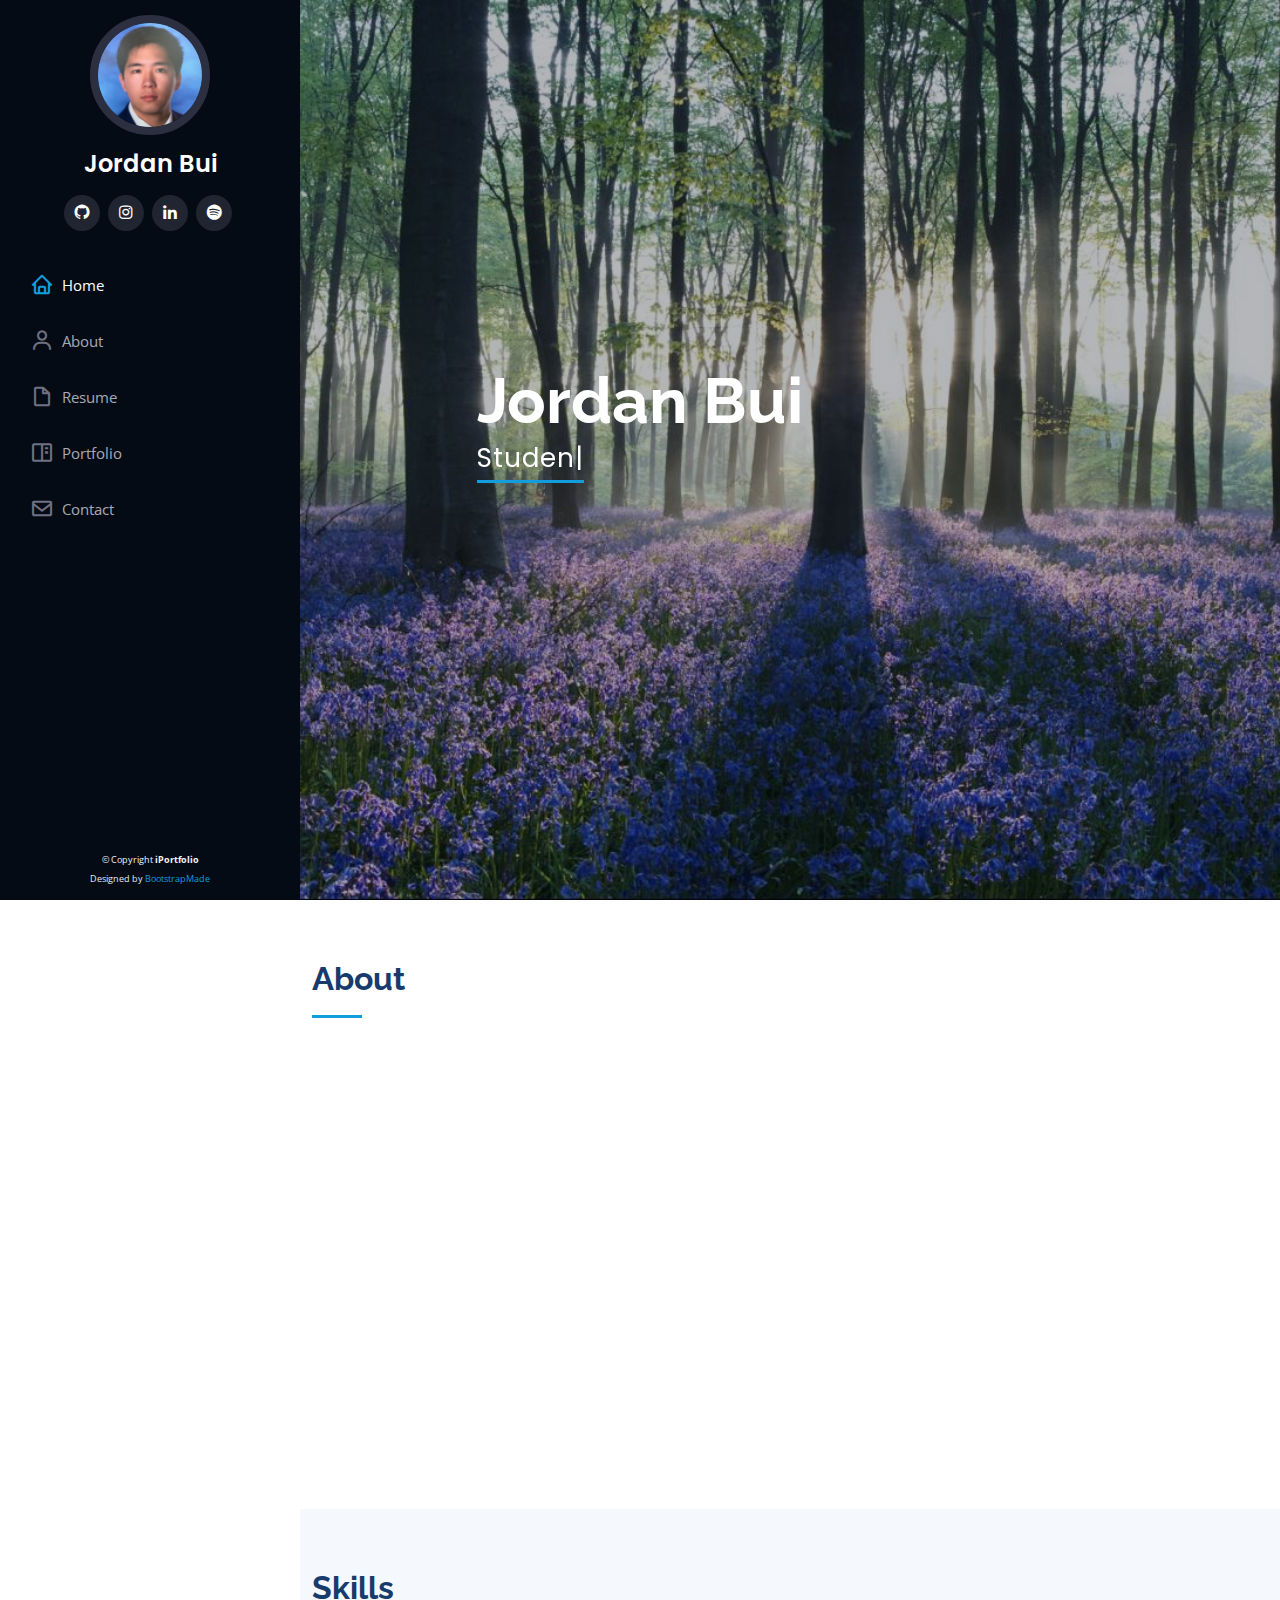
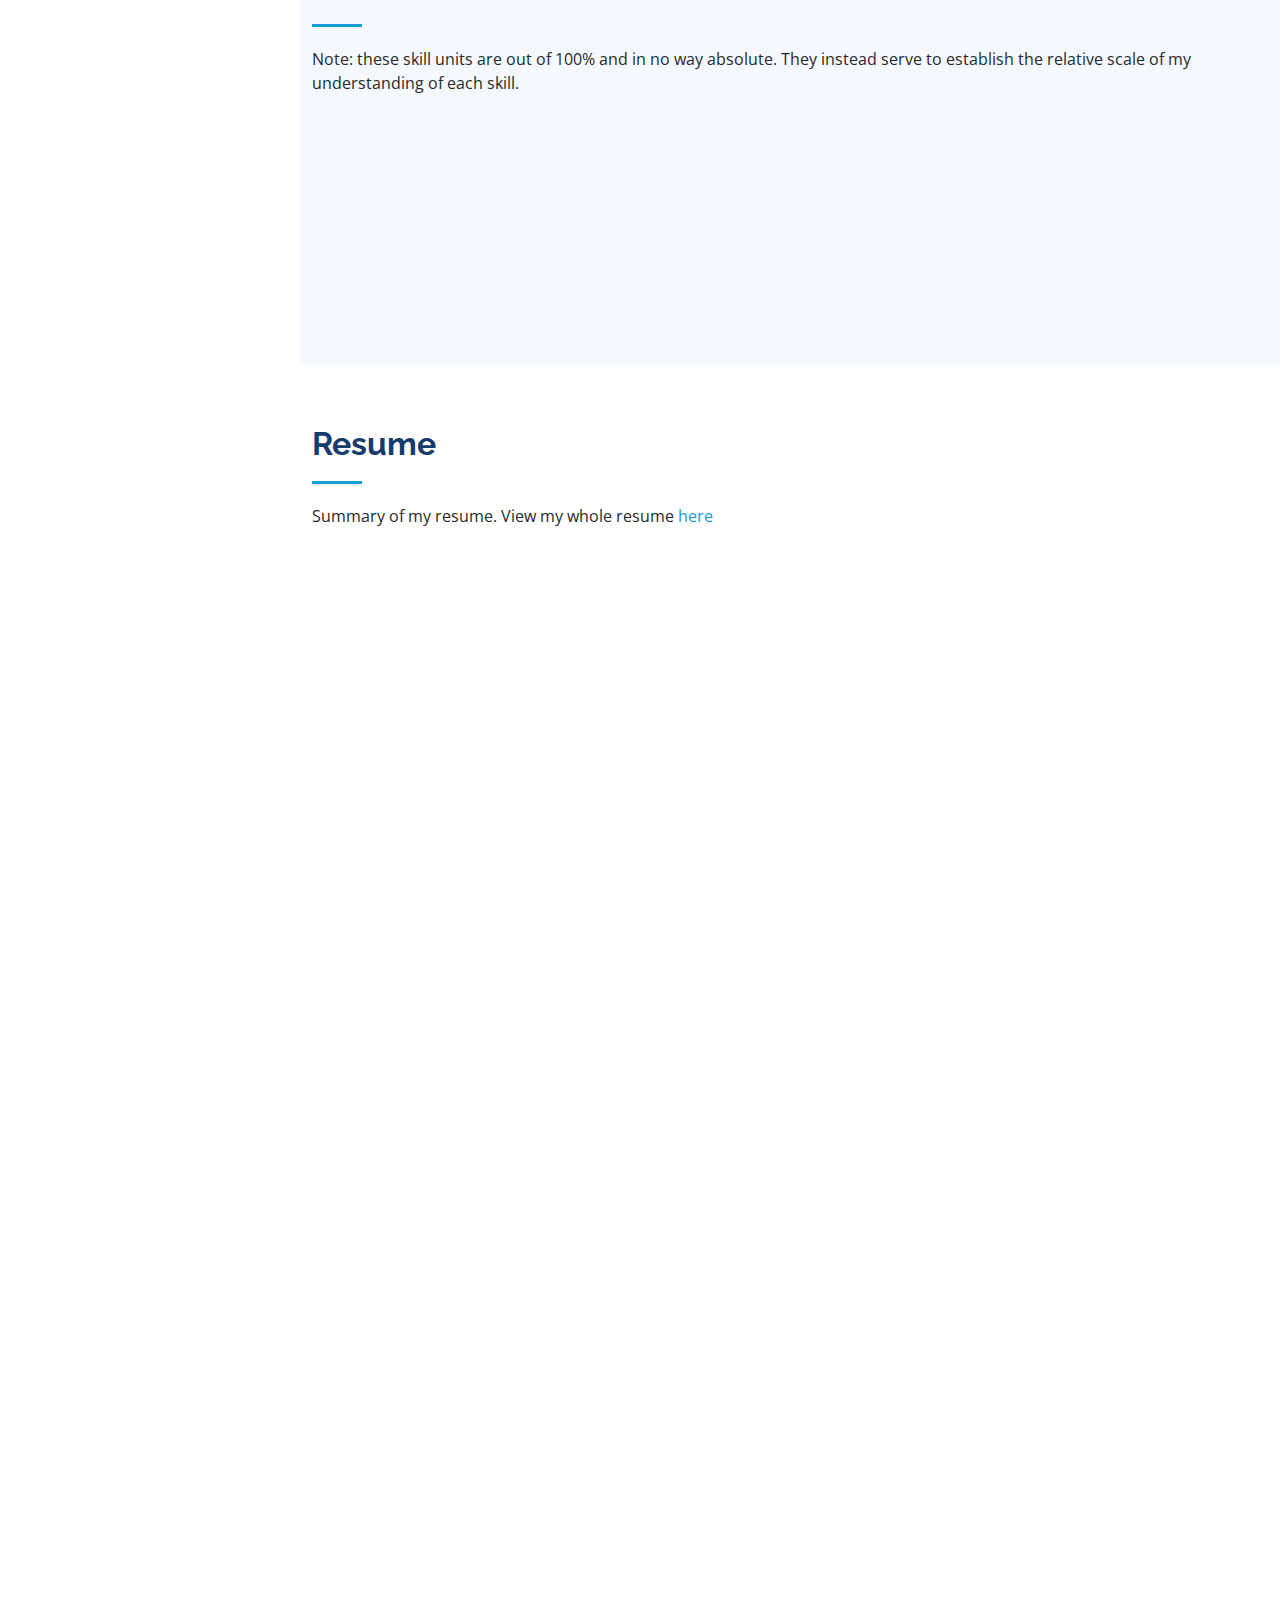
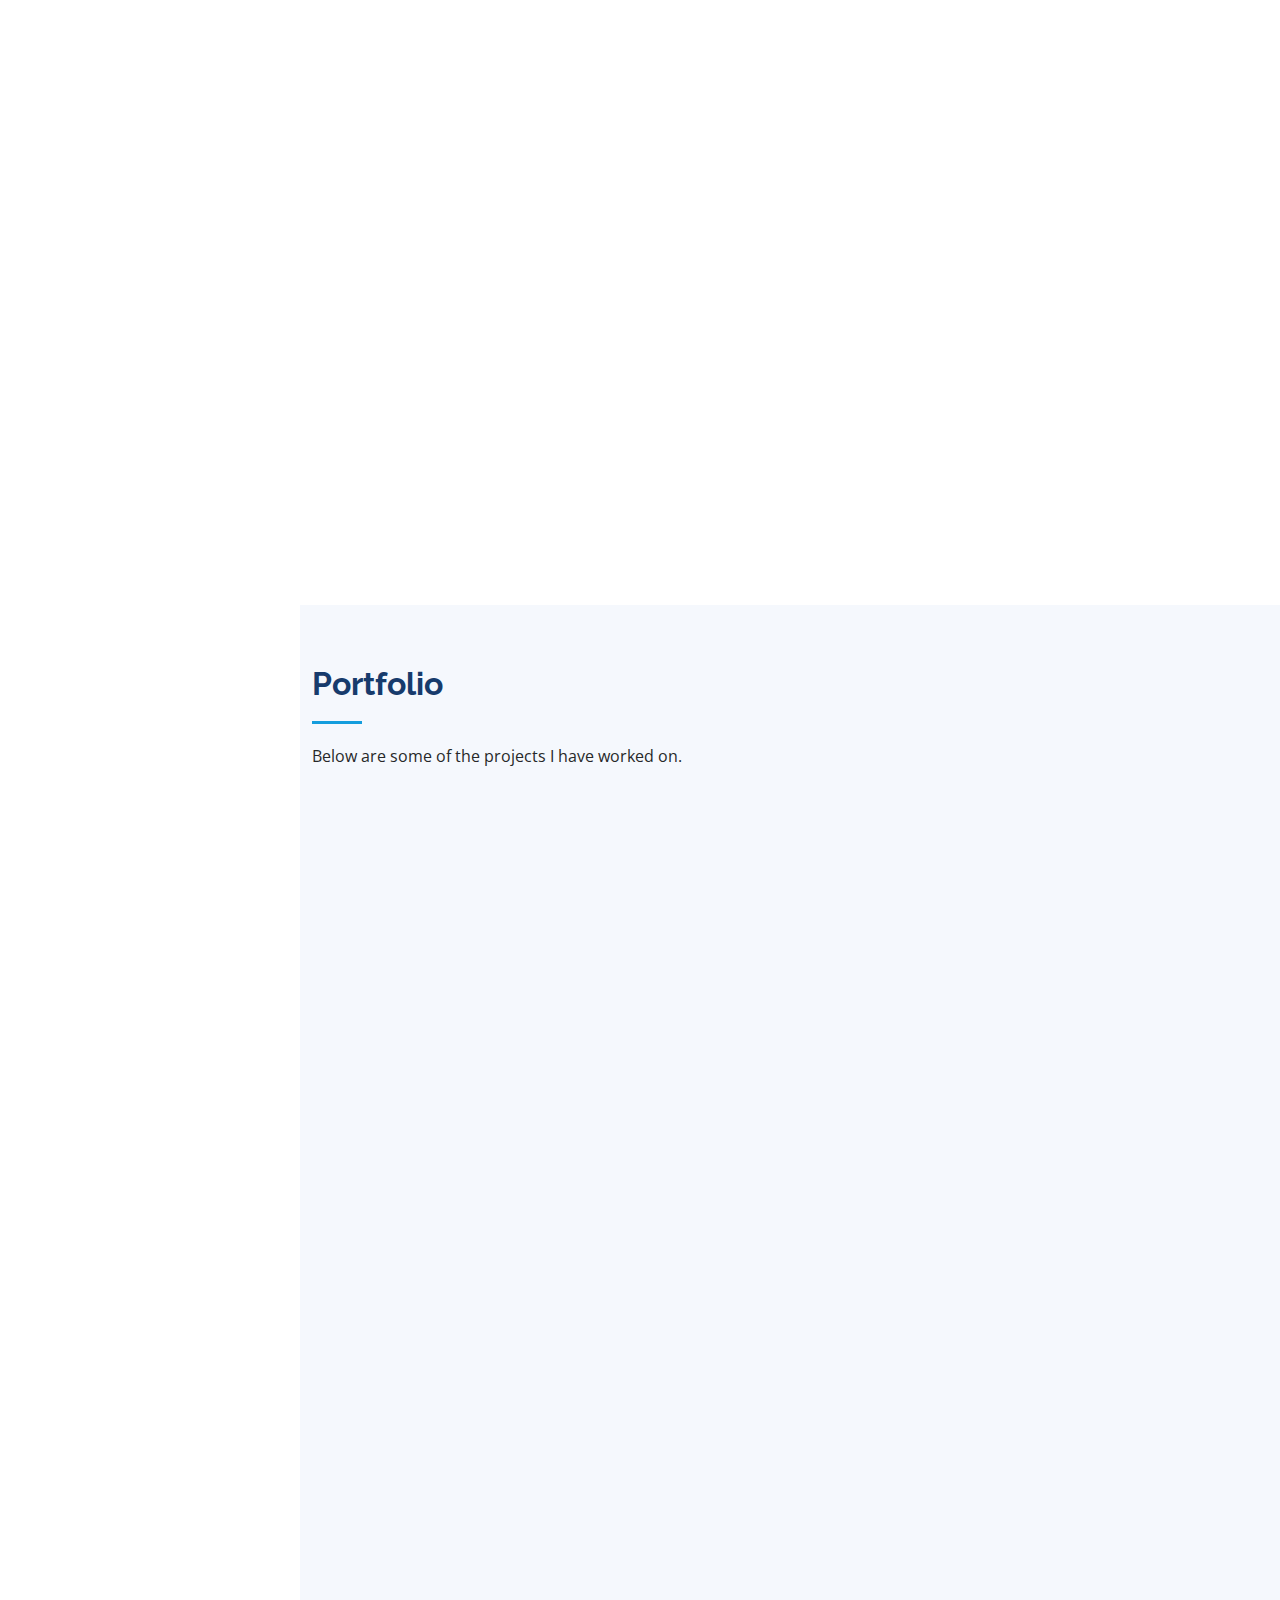
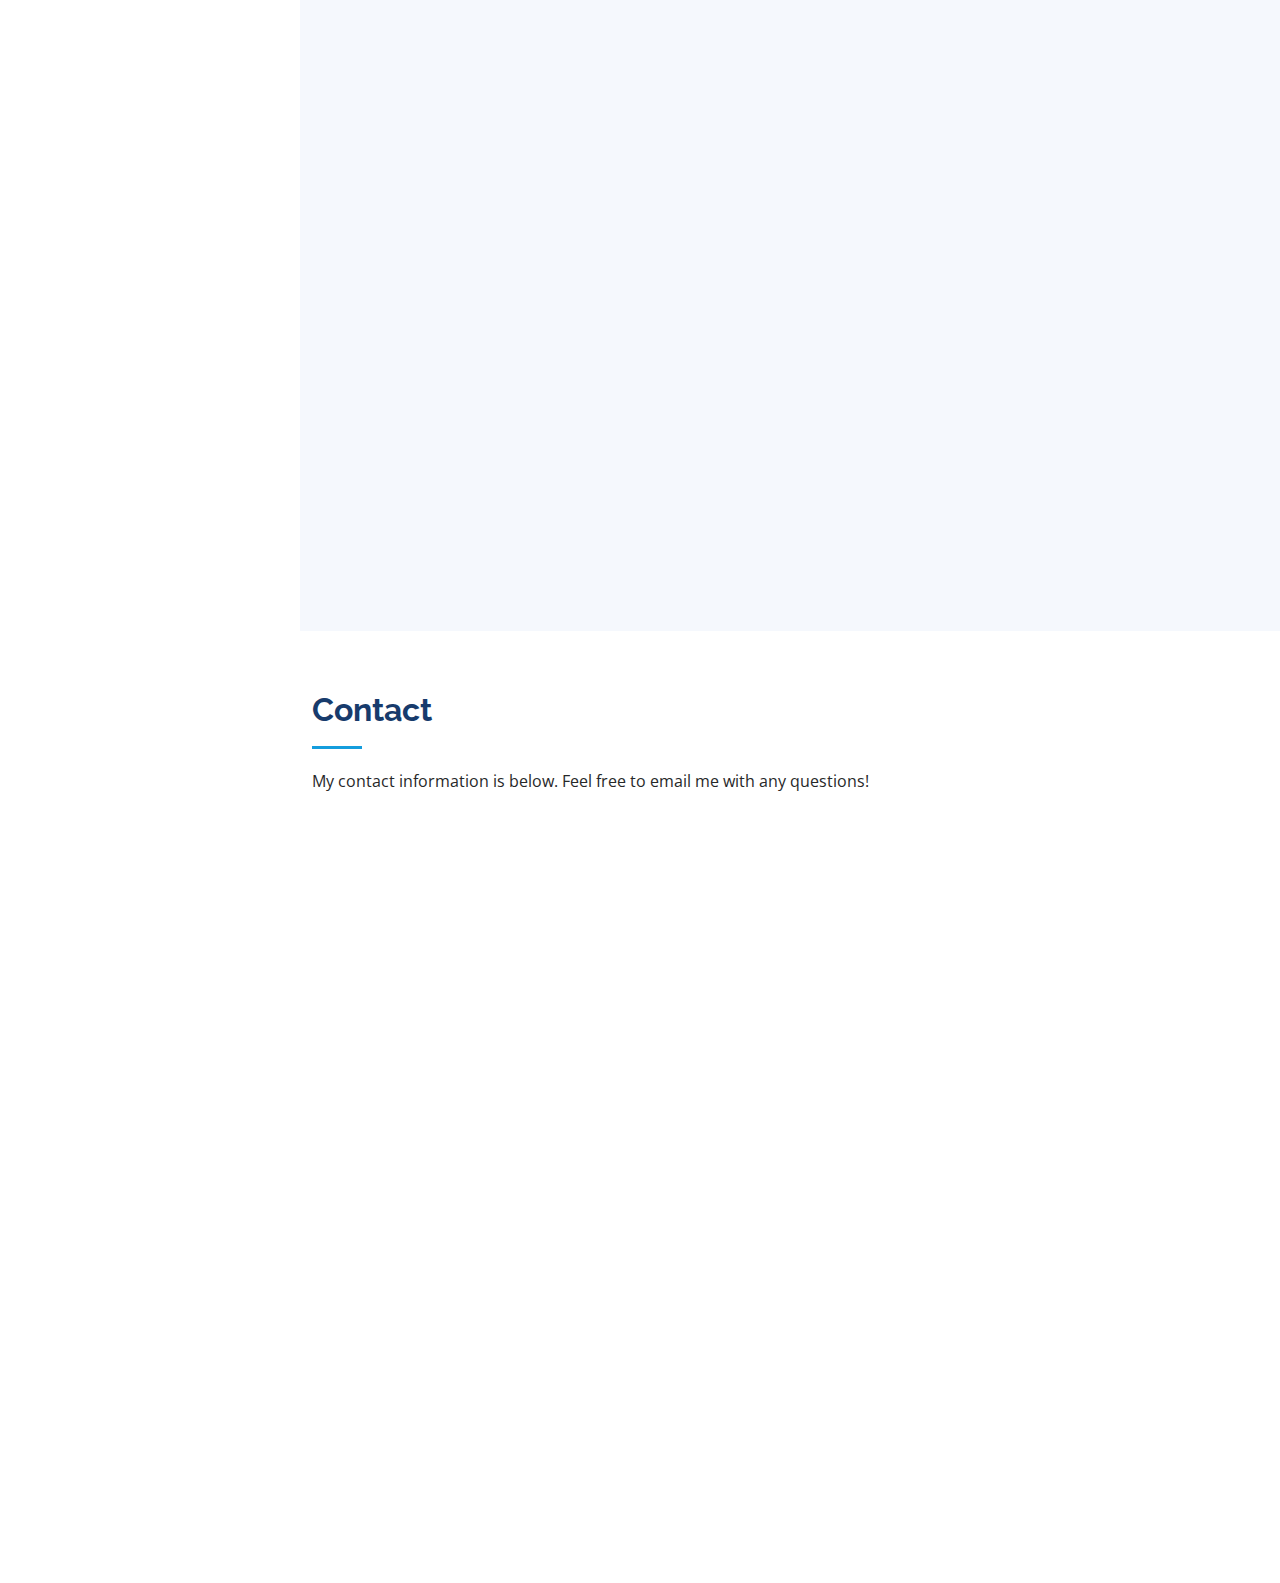
==== index.html @ 7234bd3a "Added project4 photos to the portfolio." ====
<!DOCTYPE html>
<html lang="en">

<head>
  <meta charset="utf-8">
  <meta content="width=device-width, initial-scale=1.0" name="viewport">

  <title>Jordan Bui's Portfolio</title>
  <meta content="" name="description">
  <meta content="" name="keywords">

  <!-- Favicons -->
  <link href="assets/img/profile-img.png" rel="icon">
  <link href="assets/img/profile-img.png" rel="apple-touch-icon">

  <!-- Google Fonts -->
  <link href="https://fonts.googleapis.com/css?family=Open+Sans:300,300i,400,400i,600,600i,700,700i|Raleway:300,300i,400,400i,500,500i,600,600i,700,700i|Poppins:300,300i,400,400i,500,500i,600,600i,700,700i" rel="stylesheet">

  <!-- Vendor CSS Files -->
  <link href="assets/vendor/aos/aos.css" rel="stylesheet">
  <link href="assets/vendor/bootstrap/css/bootstrap.min.css" rel="stylesheet">
  <link href="assets/vendor/bootstrap-icons/bootstrap-icons.css" rel="stylesheet">
  <link href="assets/vendor/boxicons/css/boxicons.min.css" rel="stylesheet">
  <link href="assets/vendor/glightbox/css/glightbox.min.css" rel="stylesheet">
  <link href="assets/vendor/swiper/swiper-bundle.min.css" rel="stylesheet">

  <!-- Template Main CSS File -->
  <link href="assets/css/style.css" rel="stylesheet">

  <!-- Global site tag (gtag.js) - Google Analytics -->
  <script async src="https://www.googletagmanager.com/gtag/js?id=G-9K2N2DFPCZ"></script>
  <script>
    window.dataLayer = window.dataLayer || [];
    function gtag() { dataLayer.push(arguments); }
    gtag('js', new Date());

    gtag('config', 'G-9K2N2DFPCZ');
  </script>

  <!-- =======================================================
  * Template Name: iPortfolio - v3.6.0
  * Template URL: https://bootstrapmade.com/iportfolio-bootstrap-portfolio-websites-template/
  * Author: BootstrapMade.com
  * License: https://bootstrapmade.com/license/
  ======================================================== -->
</head>

<body>

  <!-- ======= Mobile nav toggle button ======= -->
  <i class="bi bi-list mobile-nav-toggle d-xl-none"></i>

  <!-- ======= Header ======= -->
  <header id="header">
    <div class="d-flex flex-column">

      <div class="profile">
        <img src="assets/img/profile-img.png" alt="My Headshot" class="img-fluid rounded-circle">
        <h1 class="text-light"><a href="index.html">Jordan Bui</a></h1>
        <div class="social-links mt-3 text-center">
          <a href="https://github.com/jordanbui23" class="github" target="_blank"><i class="bx bxl-github"></i></a>
          <a href="https://www.instagram.com/jordan.bui/?hl=en" class="instagram" target="_blank"><i class="bx bxl-instagram"></i></a>
          <a href="https://www.linkedin.com/in/jordan-bui23/" class="linkedin" target="_blank"><i class="bx bxl-linkedin"></i></a>
          <a href="https://open.spotify.com/user/billowerfrank?si=dd2664c6f7794e4d" class="spotify" target="_blank"><i class="bx bxl-spotify"></i></a>
        </div>
      </div>

      <nav id="navbar" class="nav-menu navbar">
        <ul>
          <li><a href="#hero" class="nav-link scrollto active"><i class="bx bx-home"></i> <span>Home</span></a></li>
          <li><a href="#about" class="nav-link scrollto"><i class="bx bx-user"></i> <span>About</span></a></li>
          <li><a href="#resume" class="nav-link scrollto"><i class="bx bx-file-blank"></i> <span>Resume</span></a></li>
          <li><a href="#portfolio" class="nav-link scrollto"><i class="bx bx-book-content"></i> <span>Portfolio</span></a></li>
          <!--<li><a href="#services" class="nav-link scrollto"><i class="bx bx-server"></i> <span>Services</span></a></li>-->
          <li><a href="#contact" class="nav-link scrollto"><i class="bx bx-envelope"></i> <span>Contact</span></a></li>
        </ul>
      </nav>
    </div>
  </header><!-- End Header -->

  <!-- ======= Hero Section ======= -->
  <section id="hero" class="d-flex flex-column justify-content-center align-items-center">
    <div class="hero-container" data-aos="fade-in">
      <h1>Jordan Bui</h1>
      <p> <span class="typed" data-typed-items="Student, Developer, Aspiring Software Engineer"></span></p>
    </div>
  </section><!-- End Hero -->

  <main id="main">

    <!-- ======= About Section ======= -->
    <section id="about" class="about">
      <div class="container">

        <div class="section-title">
          <h2>About</h2>
          <p></p>
        </div>

        <div class="row">
          <div class="col-lg-4" data-aos="fade-right">
            <img src="assets/img/suit.jpg" class="img-fluid" alt="Me in a suit">
          </div>
          <div class="col-lg-8 pt-4 pt-lg-0 content" data-aos="fade-left">
            <h3>Student at Kansas State University.</h3>
            <p class="fst-italic">
              My name is Jordan Bui and I am currently in my second year at Kansas State University. I am majoring in Computer science and
              I am looking for a software engineering internship for the summer of 2022.
            </p>
            <div class="row">
              <div class="col-lg-6">
                <ul>
                  <li><i class="bi bi-chevron-right"></i> <strong>GPA:</strong> <span>4.0</span></li>
                  <li><i class="bi bi-chevron-right"></i> <strong>Phone:</strong> <span>+1 913 265 6747</span></li>
                  <li><i class="bi bi-chevron-right"></i> <strong>Hometown:</strong> <span>Shawnee KS, USA</span></li>
                </ul>
              </div>
              <div class="col-lg-6">
                <ul>
                  <li><i class="bi bi-chevron-right"></i> <strong>Age:</strong> <span>19</span></li>
                  <li><i class="bi bi-chevron-right"></i> <strong>Degree:</strong> <span>Bachelor's in Computer Science</span></li>
                  <li><i class="bi bi-chevron-right"></i> <strong>Email:</strong> <span>jbui@ksu.edu</span></li>
                </ul>
              </div>
            </div>
            <p>
              <!--Someting under my info-->
            </p>
          </div>
        </div>

      </div>
    </section><!-- End About Section -->

    <!-- ======= Facts Section ======= -->
    <!---
    <section id="facts" class="facts">
      <div class="container">

        <div class="section-title">
          <h2>Facts</h2>
          <p>I don't know what to put here yet. It is a work in progress.</p>
        </div>

        <div class="row no-gutters">

          <div class="col-lg-3 col-md-6 d-md-flex align-items-md-stretch" data-aos="fade-up">
            <div class="count-box">
              <i class="bi bi-emoji-smile"></i>
              <span data-purecounter-start="0" data-purecounter-end="40" data-purecounter-duration="1" class="purecounter"></span>
              <p><strong>Happy Clients</strong> Hello</p>
            </div>
          </div>

          <div class="col-lg-3 col-md-6 d-md-flex align-items-md-stretch" data-aos="fade-up" data-aos-delay="100">
            <div class="count-box">
              <i class="bi bi-journal-richtext"></i>
              <span data-purecounter-start="0" data-purecounter-end="521" data-purecounter-duration="1" class="purecounter"></span>
              <p><strong>Projects</strong> Hi</p>
            </div>
          </div>

          <div class="col-lg-3 col-md-6 d-md-flex align-items-md-stretch" data-aos="fade-up" data-aos-delay="200">
            <div class="count-box">
              <i class="bi bi-headset"></i>
              <span data-purecounter-start="0" data-purecounter-end="1453" data-purecounter-duration="1" class="purecounter"></span>
              <p><strong>Hours Of Support</strong> How are you</p>
            </div>
          </div>

          <div class="col-lg-3 col-md-6 d-md-flex align-items-md-stretch" data-aos="fade-up" data-aos-delay="300">
            <div class="count-box">
              <i class="bi bi-people"></i>
              <span data-purecounter-start="0" data-purecounter-end="32" data-purecounter-duration="1" class="purecounter"></span>
              <p><strong>Hard Workers</strong> Sup</p>
            </div>
          </div>

        </div>

      </div>
    </section> End Facts Section -->

    <!-- ======= Skills Section ======= -->
    <section id="skills" class="skills section-bg">
      <div class="container">

        <div class="section-title">
          <h2>Skills</h2>
          <p>Note: these skill units are out of 100% and in no way absolute. They instead serve to establish the relative scale of my understanding of each skill.</p>
        </div>

        <div class="row skills-content">

          <div class="col-lg-6" data-aos="fade-up">

            <div class="progress">
              <span class="skill">C# <i class="val">90%</i></span>
              <div class="progress-bar-wrap">
                <div class="progress-bar" role="progressbar" aria-valuenow="90" aria-valuemin="0" aria-valuemax="100"></div>
              </div>
            </div>

            <div class="progress">
              <span class="skill">Java <i class="val">75%</i></span>
              <div class="progress-bar-wrap">
                <div class="progress-bar" role="progressbar" aria-valuenow="75" aria-valuemin="0" aria-valuemax="100"></div>
              </div>
            </div>

            <div class="progress">
              <span class="skill">Python <i class="val">60%</i></span>
              <div class="progress-bar-wrap">
                <div class="progress-bar" role="progressbar" aria-valuenow="60" aria-valuemin="0" aria-valuemax="100"></div>
              </div>
            </div>

          </div>

          <div class="col-lg-6" data-aos="fade-up" data-aos-delay="100">

            <div class="progress">
              <span class="skill">HTML <i class="val">85%</i></span>
              <div class="progress-bar-wrap">
                <div class="progress-bar" role="progressbar" aria-valuenow="85" aria-valuemin="0" aria-valuemax="100"></div>
              </div>
            </div>

            <div class="progress">
              <span class="skill">CSS <i class="val">80%</i></span>
              <div class="progress-bar-wrap">
                <div class="progress-bar" role="progressbar" aria-valuenow="80" aria-valuemin="0" aria-valuemax="100"></div>
              </div>
            </div>

            <div class="progress">
              <span class="skill">JavaScript <i class="val">55%</i></span>
              <div class="progress-bar-wrap">
                <div class="progress-bar" role="progressbar" aria-valuenow="55" aria-valuemin="0" aria-valuemax="100"></div>
              </div>
            </div>

          </div>

        </div>
        

      </div>
    </section><!-- End Skills Section -->

    <!-- ======= Resume Section ======= -->
    <section id="resume" class="resume">
      <div class="container">

        <div class="section-title">
          <h2>Resume</h2>
          <p>Summary of my resume. View my whole resume <a href="resume-page.html">here</a> </p>
        </div>

        <div class="row">
          <div class="col-lg-6" data-aos="fade-up">
            <h3 class="resume-title">Sumary</h3>
            <div class="resume-item pb-0">
              <h4>Jordan Bui</h4>
              <p><em>Sophomore passionate about software engineering. I am looking to obtain an internship where I can apply my knowledge and receive hands-on experience.</em></p>
              <ul>
                <li>Manhattan KS, 66502</li>
                <li>(913) 265-6747</li>
                <li>jbui@ksu.edu</li>
              </ul>
            </div>

            <h3 class="resume-title">Education</h3>
            <div class="resume-item">
              <h4>Bachelor of Science in Computer Science</h4>
              <h5>2020 - 2024</h5>
              <p><em>Kansas State University, Manhattan KS</em></p>
              <p>Relevant Coursework: Data and Program Structures, Logical Foundations of Programming, Intro to Computing
                Science, Programming Fundamentals, Intro to Computer Engineering, Object-Oriented Design, Implementation, and
                Testing, C/C++ Language Laboratory, Computer Architecture and Operations
                </p>
            </div>
            <div class="resume-item">
              <h4>GED</h4>
              <h5>2016 - 2020</h5>
              <p><em>Saint Thomas Aquinas High School, Overland Park KS</em></p>
              <p>Clubs / Awards : Principal's Honor Roll, National Art Honor Society, Presidential Service Award, STEAM Works, Investment Club, Varsity Lacrosse, CYO Basketball</p>
            </div>

            <h3 class="resume-title">Leadership Experience</h3>
            <div class="resume-item">
              <h4>Co-Founder of Investment Club </h4>
              <h5>Aug 2019 - May 2020</h5>
              <p><em>Saint Thomas Aquinas High School, Overland Park, KS </em></p>
              <ul>
                <li>Recruited 80+ members through sign ups and advertising at club fairs</li>
                <li>Coordinated a simulation stock market game for members while educating about investing techniques</li>
              </ul>
            </div>
            <div class="resume-item">
              <h4>National Relief Network Volunteer </h4>
              <h5>Mar 2019 - Mar 2019</h5>
              <p><em>National Relief Network, Leesburg, FL </em></p>
              <ul>
                <li>Aided ongoing efforts in cleanup and rebuilding in the Leesburg Florida area affected by the hurricanes</li>
              </ul>
            </div>
            <div class="resume-item">
              <h4>Varsity Lacrosse </h4>
              <h5>Aug 2016 - May 2020</h5>
              <p><em>Saint Thomas Aquinas High School, Overland Park, KS </em></p>
              <ul>
                <li>Utilized time management skills to allocate 15+ hours a week for practice and games on top of 40 hours of school</li>
              </ul>
            </div>
          </div>
          <div class="col-lg-6" data-aos="fade-up" data-aos-delay="100">
            <h3 class="resume-title">Professional Experience</h3>
            <div class="resume-item">
              <h4>Campaign Intern</h4>
              <h5>Sep 2018 - Nov 2018</h5>
              <p><em>3rd Congressional District of Kansas, Overland Park, KS </em></p>
              <ul>
                <li>Honed interpersonal skills through interactions with 1,000+ registered voters during neighborhood canvassing</li>
                <li>Created visibility for candidate through the distribution of 300+ lawn signs and making 100+ successful cold calls</li>
              </ul>
            </div>
            <div class="resume-item">
              <h4>Sandwich Artist</h4>
              <h5>May 2018 - Aug 2018</h5>
              <p><em>Rottinghaus Company Inc., DBA Subway, Shawnee, KS</em></p>
              <ul>
                <li>Demonstrated a complete understanding of menu items and explained them to 1,000+ customers accurately</li>
                <li>Worked independently during most shifts</li>
                <li>Cleaned and maintained all areas of the restaurant to promote a clean image </li>
              </ul>
            </div>
            <div class="resume-item">
              <h4>Delivery Driver</h4>
              <h5>May 2020 - Jan 2021</h5>
              <p><em>DoorDash, Lenexa, KS </em></p>
              <ul>
                <li>Loaded, transported, and delivered items to 100+ clients or businesses in a safe, timely manner</li>
                <li>Reviewed orders before and after delivery to ensure that the orders were complete, the charges were correct,
                  and the customer was satisfied</li>
              </ul>
            </div>

            <h3 class="resume-title">Accomplishments</h3>
            <div class="resume-item">
              <h4>Koch Scholar </h4>
              <h5>June 2021</h5>
              <ul>
                <li>One of 50 students nationwide to be accepted into the Koch Scholars Program for academic/leadership achievements</li>
              </ul>
            </div>
            <div class="resume-item">
              <h4>ACM Programming Contest </h4>
              <h5>October 2021</h5>
              <ul>
                <li>Competed solo and placed 6th out of 20 teams by solving competitive programming problems in under 5 hours</li>
              </ul>
            </div>
            <div class="resume-item">
              <h4>Presidential Volunteer Service Award </h4>
              <h5>May 2020</h5>
              <ul>
                <li>Was awarded the Presidential Volunteer Service Award for completing 100 service hours in a single year</li>
              </ul>
            </div>
          </div>
        </div>

      </div>
    </section><!-- End Resume Section -->

    <!-- ======= Portfolio Section ======= -->
    <section id="portfolio" class="portfolio section-bg">
      <div class="container">

        <div class="section-title">
          <h2>Portfolio</h2>
          <p>Below are some of the projects I have worked on.</p>
        </div>

        <div class="row" data-aos="fade-up">
          <div class="col-lg-12 d-flex justify-content-center">
            <ul id="portfolio-flters">
              <li data-filter="*" class="filter-active">All</li>
              <li data-filter=".filter-connect">Connect Four</li>
              <li data-filter=".filter-map">Map Viewer</li>
              <li data-filter=".filter-freecell">FreeCell Solitaire</li>
              <li data-filter=".filter-webscraper">RL Insider Web Scraper</li>
              <li data-filter=".filter-insta">Coming Soon: Instagram Follower Metrics</li>
            </ul>
          </div>
        </div>

        <div class="row portfolio-container" data-aos="fade-up" data-aos-delay="100">

          <div class="col-lg-4 col-md-6 portfolio-item filter-connect">
            <div class="portfolio-wrap">
              <img src="assets/img/portfolio/ConnectFour.png" class="img-fluid" alt="">
              <div class="portfolio-links">
                <a href="assets/img/portfolio/ConnectFour.png" data-gallery="portfolioGallery" class="portfolio-lightbox" title="What a Draw could look like"><i class="bx bx-zoom-in"></i></a>
                <a href="project3.html" title="More Details"><i class="bx bx-info-circle"></i></a>
              </div>
            </div>
          </div>

          <div class="col-lg-4 col-md-6 portfolio-item filter-freecell">
            <div class="portfolio-wrap">
              <img src="assets/img/portfolio/FreeCellSA.png" class="img-fluid" alt="">
              <div class="portfolio-links">
                <a href="assets/img/portfolio/FreeCellSA.png" data-gallery="portfolioGallery" class="portfolio-lightbox" title="FreeCell Solitaire Software Architecture"><i class="bx bx-zoom-in"></i></a>
                <a href="project1.html" title="More Details"><i class="bx bx-info-circle"></i></a>
              </div>
            </div>
          </div>

          <div class="col-lg-4 col-md-6 portfolio-item filter-connect">
            <div class="portfolio-wrap">
              <img src="assets/img/portfolio/ConnectFourDoubleLinkedList.png" class="img-fluid" alt="">
              <div class="portfolio-links">
                <a href="assets/img/portfolio/ConnectFourDoubleLinkedList.png" data-gallery="portfolioGallery" class="portfolio-lightbox" title="Doubly Linked List for Connect Four"><i class="bx bx-zoom-in"></i></a>
                <a href="project3.html" title="More Details"><i class="bx bx-info-circle"></i></a>
              </div>
            </div>
          </div>

          <div class="col-lg-4 col-md-6 portfolio-item filter-map">
            <div class="portfolio-wrap">
              <img src="assets/img/portfolio/MapViewerSA.png" class="img-fluid" alt="">
              <div class="portfolio-links">
                <a href="assets/img/portfolio/MapViewerSA.png" data-gallery="portfolioGallery" class="portfolio-lightbox" title="Map Viewer Software Architecture"><i class="bx bx-zoom-in"></i></a>
                <a href="project2.html" title="More Details"><i class="bx bx-info-circle"></i></a>
              </div>
            </div>
          </div>

          <div class="col-lg-4 col-md-6 portfolio-item filter-webscraper">
            <div class="portfolio-wrap">
              <img src="assets/img/portfolio/TwilioMessages.jpg" class="img-fluid" alt="">
              <div class="portfolio-links">
                <a href="assets/img/portfolio/TwilioMessages.jpg" data-gallery="portfolioGallery" class="portfolio-lightbox" title="Messages from Twilio"><i class="bx bx-zoom-in"></i></a>
                <a href="project4.html" title="More Details"><i class="bx bx-info-circle"></i></a>
              </div>
            </div>
          </div>

          <div class="col-lg-4 col-md-6 portfolio-item filter-freecell">
            <div class="portfolio-wrap">
              <img src="assets/img/portfolio/FreeCellGame.png" class="img-fluid" alt="">
              <div class="portfolio-links">
                <a href="assets/img/portfolio/FreeCellGame.png" data-gallery="portfolioGallery" class="portfolio-lightbox" title="FreeCell Solitaire Running on Visual Studio"><i class="bx bx-zoom-in"></i></a>
                <a href="project1.html" title="More Details"><i class="bx bx-info-circle"></i></a>
              </div>
            </div>
          </div>

          <div class="col-lg-4 col-md-6 portfolio-item filter-connect">
            <div class="portfolio-wrap">
              <img src="assets/img/portfolio/ConnectFourSA.png" class="img-fluid" alt="">
              <div class="portfolio-links">
                <a href="assets/img/portfolio/ConnectFourSA.png" data-gallery="portfolioGallery" class="portfolio-lightbox" title="Connect Four Software Architecture"><i class="bx bx-zoom-in"></i></a>
                <a href="project3.html" title="More Details"><i class="bx bx-info-circle"></i></a>
              </div>
            </div>
          </div>

          <div class="col-lg-4 col-md-6 portfolio-item filter-map">
            <div class="portfolio-wrap">
              <img src="assets/img/portfolio/MapViewer.png" class="img-fluid" alt="">
              <div class="portfolio-links">
                <a href="assets/img/portfolio/MapViewer.png" data-gallery="portfolioGallery" class="portfolio-lightbox" title="What Manhattan KS Looks like in the Map Viewer"><i class="bx bx-zoom-in"></i></a>
                <a href="project2.html" title="More Details"><i class="bx bx-info-circle"></i></a>
              </div>
            </div>
          </div>

          <div class="col-lg-4 col-md-6 portfolio-item filter-map">
            <div class="portfolio-wrap">
              <img src="assets/img/portfolio/MapViewerQuadTree.png" class="img-fluid" alt="">
              <div class="portfolio-links">
                <a href="assets/img/portfolio/MapViewerQuadTree.png" data-gallery="portfolioGallery" class="portfolio-lightbox" title="Quad Trees used in Map Viewer"><i class="bx bx-zoom-in"></i></a>
                <a href="project2.html" title="More Details"><i class="bx bx-info-circle"></i></a>
              </div>
            </div>
          </div>

          <div class="col-lg-4 col-md-6 portfolio-item filter-webscraper">
            <div class="portfolio-wrap">
              <img src="assets/img/portfolio/WebScraperCode.png" class="img-fluid" alt="">
              <div class="portfolio-links">
                <a href="assets/img/portfolio/WebScraperCode.png" data-gallery="portfolioGallery" class="portfolio-lightbox" title="The code used for the Web Scraper"><i class="bx bx-zoom-in"></i></a>
                <a href="project4.html" title="More Details"><i class="bx bx-info-circle"></i></a>
              </div>
            </div>
          </div>

        </div>

      </div>
    </section><!-- End Portfolio Section -->

    <!-- ======= Services Section ======= -->
    <!--
    <section id="services" class="services">
      <div class="container">

        <div class="section-title">
          <h2>Services</h2>
          <p>Magnam dolores commodi suscipit. Necessitatibus eius consequatur ex aliquid fuga eum quidem. Sit sint consectetur velit. Quisquam quos quisquam cupiditate. Et nemo qui impedit suscipit alias ea. Quia fugiat sit in iste officiis commodi quidem hic quas.</p>
        </div>

        <div class="row">
          <div class="col-lg-4 col-md-6 icon-box" data-aos="fade-up">
            <div class="icon"><i class="bi bi-briefcase"></i></div>
            <h4 class="title"><a href="">Lorem Ipsum</a></h4>
            <p class="description">Voluptatum deleniti atque corrupti quos dolores et quas molestias excepturi sint occaecati cupiditate non provident</p>
          </div>
          <div class="col-lg-4 col-md-6 icon-box" data-aos="fade-up" data-aos-delay="100">
            <div class="icon"><i class="bi bi-card-checklist"></i></div>
            <h4 class="title"><a href="">Dolor Sitema</a></h4>
            <p class="description">Minim veniam, quis nostrud exercitation ullamco laboris nisi ut aliquip ex ea commodo consequat tarad limino ata</p>
          </div>
          <div class="col-lg-4 col-md-6 icon-box" data-aos="fade-up" data-aos-delay="200">
            <div class="icon"><i class="bi bi-bar-chart"></i></div>
            <h4 class="title"><a href="">Sed ut perspiciatis</a></h4>
            <p class="description">Duis aute irure dolor in reprehenderit in voluptate velit esse cillum dolore eu fugiat nulla pariatur</p>
          </div>
          <div class="col-lg-4 col-md-6 icon-box" data-aos="fade-up" data-aos-delay="300">
            <div class="icon"><i class="bi bi-binoculars"></i></div>
            <h4 class="title"><a href="">Magni Dolores</a></h4>
            <p class="description">Excepteur sint occaecat cupidatat non proident, sunt in culpa qui officia deserunt mollit anim id est laborum</p>
          </div>
          <div class="col-lg-4 col-md-6 icon-box" data-aos="fade-up" data-aos-delay="400">
            <div class="icon"><i class="bi bi-brightness-high"></i></div>
            <h4 class="title"><a href="">Nemo Enim</a></h4>
            <p class="description">At vero eos et accusamus et iusto odio dignissimos ducimus qui blanditiis praesentium voluptatum deleniti atque</p>
          </div>
          <div class="col-lg-4 col-md-6 icon-box" data-aos="fade-up" data-aos-delay="500">
            <div class="icon"><i class="bi bi-calendar4-week"></i></div>
            <h4 class="title"><a href="">Eiusmod Tempor</a></h4>
            <p class="description">Et harum quidem rerum facilis est et expedita distinctio. Nam libero tempore, cum soluta nobis est eligendi</p>
          </div>
        </div>

      </div>
    </section> End Services Section -->

    <!-- ======= Testimonials Section ======= -->
    <!--
    <section id="testimonials" class="testimonials section-bg">
      <div class="container">

        <div class="section-title">
          <h2>Testimonials</h2>
          <p>Magnam dolores commodi suscipit. Necessitatibus eius consequatur ex aliquid fuga eum quidem. Sit sint consectetur velit. Quisquam quos quisquam cupiditate. Et nemo qui impedit suscipit alias ea. Quia fugiat sit in iste officiis commodi quidem hic quas.</p>
        </div>

        <div class="testimonials-slider swiper" data-aos="fade-up" data-aos-delay="100">
          <div class="swiper-wrapper">

            <div class="swiper-slide">
              <div class="testimonial-item" data-aos="fade-up">
                <p>
                  <i class="bx bxs-quote-alt-left quote-icon-left"></i>
                  Proin iaculis purus consequat sem cure digni ssim donec porttitora entum suscipit rhoncus. Accusantium quam, ultricies eget id, aliquam eget nibh et. Maecen aliquam, risus at semper.
                  <i class="bx bxs-quote-alt-right quote-icon-right"></i>
                </p>
                <img src="assets/img/testimonials/testimonials-1.jpg" class="testimonial-img" alt="">
                <h3>Saul Goodman</h3>
                <h4>Ceo &amp; Founder</h4>
              </div>
            </div>

            <div class="swiper-slide">
              <div class="testimonial-item" data-aos="fade-up" data-aos-delay="100">
                <p>
                  <i class="bx bxs-quote-alt-left quote-icon-left"></i>
                  Export tempor illum tamen malis malis eram quae irure esse labore quem cillum quid cillum eram malis quorum velit fore eram velit sunt aliqua noster fugiat irure amet legam anim culpa.
                  <i class="bx bxs-quote-alt-right quote-icon-right"></i>
                </p>
                <img src="assets/img/testimonials/testimonials-2.jpg" class="testimonial-img" alt="">
                <h3>Sara Wilsson</h3>
                <h4>Designer</h4>
              </div>
            </div>

            <div class="swiper-slide">
              <div class="testimonial-item" data-aos="fade-up" data-aos-delay="200">
                <p>
                  <i class="bx bxs-quote-alt-left quote-icon-left"></i>
                  Enim nisi quem export duis labore cillum quae magna enim sint quorum nulla quem veniam duis minim tempor labore quem eram duis noster aute amet eram fore quis sint minim.
                  <i class="bx bxs-quote-alt-right quote-icon-right"></i>
                </p>
                <img src="assets/img/testimonials/testimonials-3.jpg" class="testimonial-img" alt="">
                <h3>Jena Karlis</h3>
                <h4>Store Owner</h4>
              </div>
            </div>

            <div class="swiper-slide">
              <div class="testimonial-item" data-aos="fade-up" data-aos-delay="300">
                <p>
                  <i class="bx bxs-quote-alt-left quote-icon-left"></i>
                  Fugiat enim eram quae cillum dolore dolor amet nulla culpa multos export minim fugiat minim velit minim dolor enim duis veniam ipsum anim magna sunt elit fore quem dolore labore illum veniam.
                  <i class="bx bxs-quote-alt-right quote-icon-right"></i>
                </p>
                <img src="assets/img/testimonials/testimonials-4.jpg" class="testimonial-img" alt="">
                <h3>Matt Brandon</h3>
                <h4>Freelancer</h4>
              </div>
            </div>

            <div class="swiper-slide">
              <div class="testimonial-item" data-aos="fade-up" data-aos-delay="400">
                <p>
                  <i class="bx bxs-quote-alt-left quote-icon-left"></i>
                  Quis quorum aliqua sint quem legam fore sunt eram irure aliqua veniam tempor noster veniam enim culpa labore duis sunt culpa nulla illum cillum fugiat legam esse veniam culpa fore nisi cillum quid.
                  <i class="bx bxs-quote-alt-right quote-icon-right"></i>
                </p>
                <img src="assets/img/testimonials/testimonials-5.jpg" class="testimonial-img" alt="">
                <h3>John Larson</h3>
                <h4>Entrepreneur</h4>
              </div>
            </div>

          </div>
          <div class="swiper-pagination"></div>
        </div>

      </div>
    </section> End Testimonials Section -->

    <!-- ======= Contact Section ======= -->
    <section id="contact" class="contact">
      <div class="container">

        <div class="section-title">
          <h2>Contact</h2>
          <p>My contact information is below. Feel free to email me with any questions!</p>
        </div>

        <div class="row" data-aos="fade-in">

          <div class="col-lg-5 d-flex align-items-stretch">
            <div class="info">
              <div class="address">
                <i class="bi bi-geo-alt"></i>
                <h4>Location:</h4>
                <p>Manhattan KS, 66502</p>
              </div>

              <div class="email">
                <i class="bi bi-envelope"></i>
                <h4>Email:</h4>
                <p>jbui@ksu.edu<br>jordanbui20@gmail.com</p>
              </div>

              <div class="phone">
                <i class="bi bi-phone"></i>
                <h4>Call:</h4>
                <p>+1 913 265 6747</p>
              </div>

              <!--Google Maps Embed API DON'T PUSH THIS TO GITHUB--> 
              <iframe src="" frameborder="0" style="border:0; width: 100%; height: 290px;" allowfullscreen></iframe>
            </div>

          </div>

          <!--
          <div class="col-lg-7 mt-5 mt-lg-0 d-flex align-items-stretch">
            <form action="forms/contact.php" method="post" role="form" class="php-email-form">
              <div class="row">
                <div class="form-group col-md-6">
                  <label for="name">Your Name</label>
                  <input type="text" name="name" class="form-control" id="name" required>
                </div>
                <div class="form-group col-md-6">
                  <label for="name">Your Email</label>
                  <input type="email" class="form-control" name="email" id="email" required>
                </div>
              </div>
              <div class="form-group">
                <label for="name">Subject</label>
                <input type="text" class="form-control" name="subject" id="subject" required>
              </div>
              <div class="form-group">
                <label for="name">Message</label>
                <textarea class="form-control" name="message" rows="10" required></textarea>
              </div>
              <div class="my-3">
                <div class="loading">Loading</div>
                <div class="error-message"></div>
                <div class="sent-message">Your message has been sent. Thank you!</div>
              </div>
              <div class="text-center"><button type="submit">Send Message</button></div>
            </form>
          </div>

        </div>

      </div>
    </section> End Contact Section -->

  </main><!-- End #main -->

  <!-- ======= Footer ======= -->
  <footer id="footer">
    <div class="container">
      <div class="copyright" style="font-size: xx-small;">
        &copy; Copyright <strong><span>iPortfolio</span></strong>
      </div>
      <div class="credits" style="font-size: xx-small;">
        <!-- All the links in the footer should remain intact. -->
        <!-- You can delete the links only if you purchased the pro version. -->
        <!-- Licensing information: https://bootstrapmade.com/license/ -->
        <!-- Purchase the pro version with working PHP/AJAX contact form: https://bootstrapmade.com/iportfolio-bootstrap-portfolio-websites-template/ -->
        Designed by <a href="https://bootstrapmade.com/">BootstrapMade</a>
      </div>
    </div>
  </footer><!-- End  Footer -->

  <a href="#" class="back-to-top d-flex align-items-center justify-content-center"><i class="bi bi-arrow-up-short"></i></a>

  <!-- Vendor JS Files -->
  <script src="assets/vendor/aos/aos.js"></script>
  <script src="assets/vendor/bootstrap/js/bootstrap.bundle.min.js"></script>
  <script src="assets/vendor/glightbox/js/glightbox.min.js"></script>
  <script src="assets/vendor/isotope-layout/isotope.pkgd.min.js"></script>
  <script src="assets/vendor/php-email-form/validate.js"></script>
  <script src="assets/vendor/purecounter/purecounter.js"></script>
  <script src="assets/vendor/swiper/swiper-bundle.min.js"></script>
  <script src="assets/vendor/typed.js/typed.min.js"></script>
  <script src="assets/vendor/waypoints/noframework.waypoints.js"></script>

  <!-- Template Main JS File -->
  <script src="assets/js/main.js"></script>

</body>

</html>
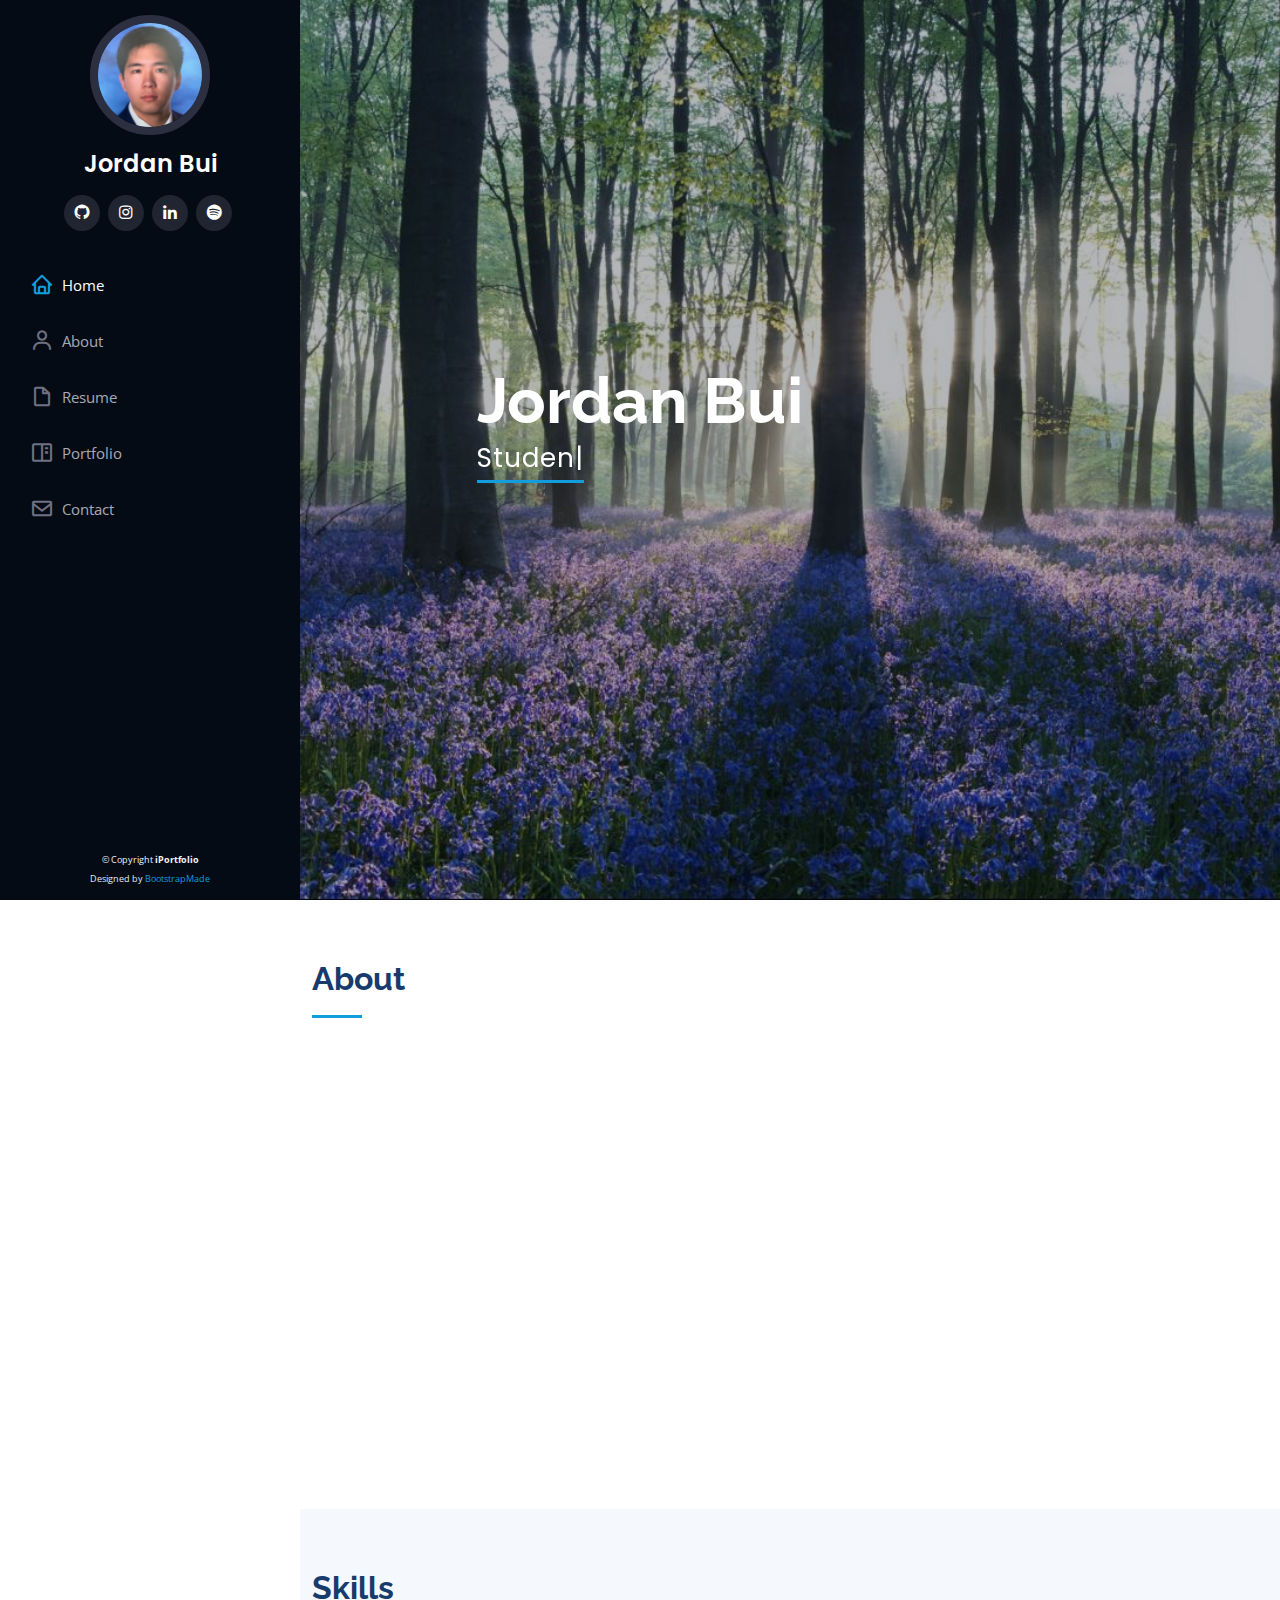
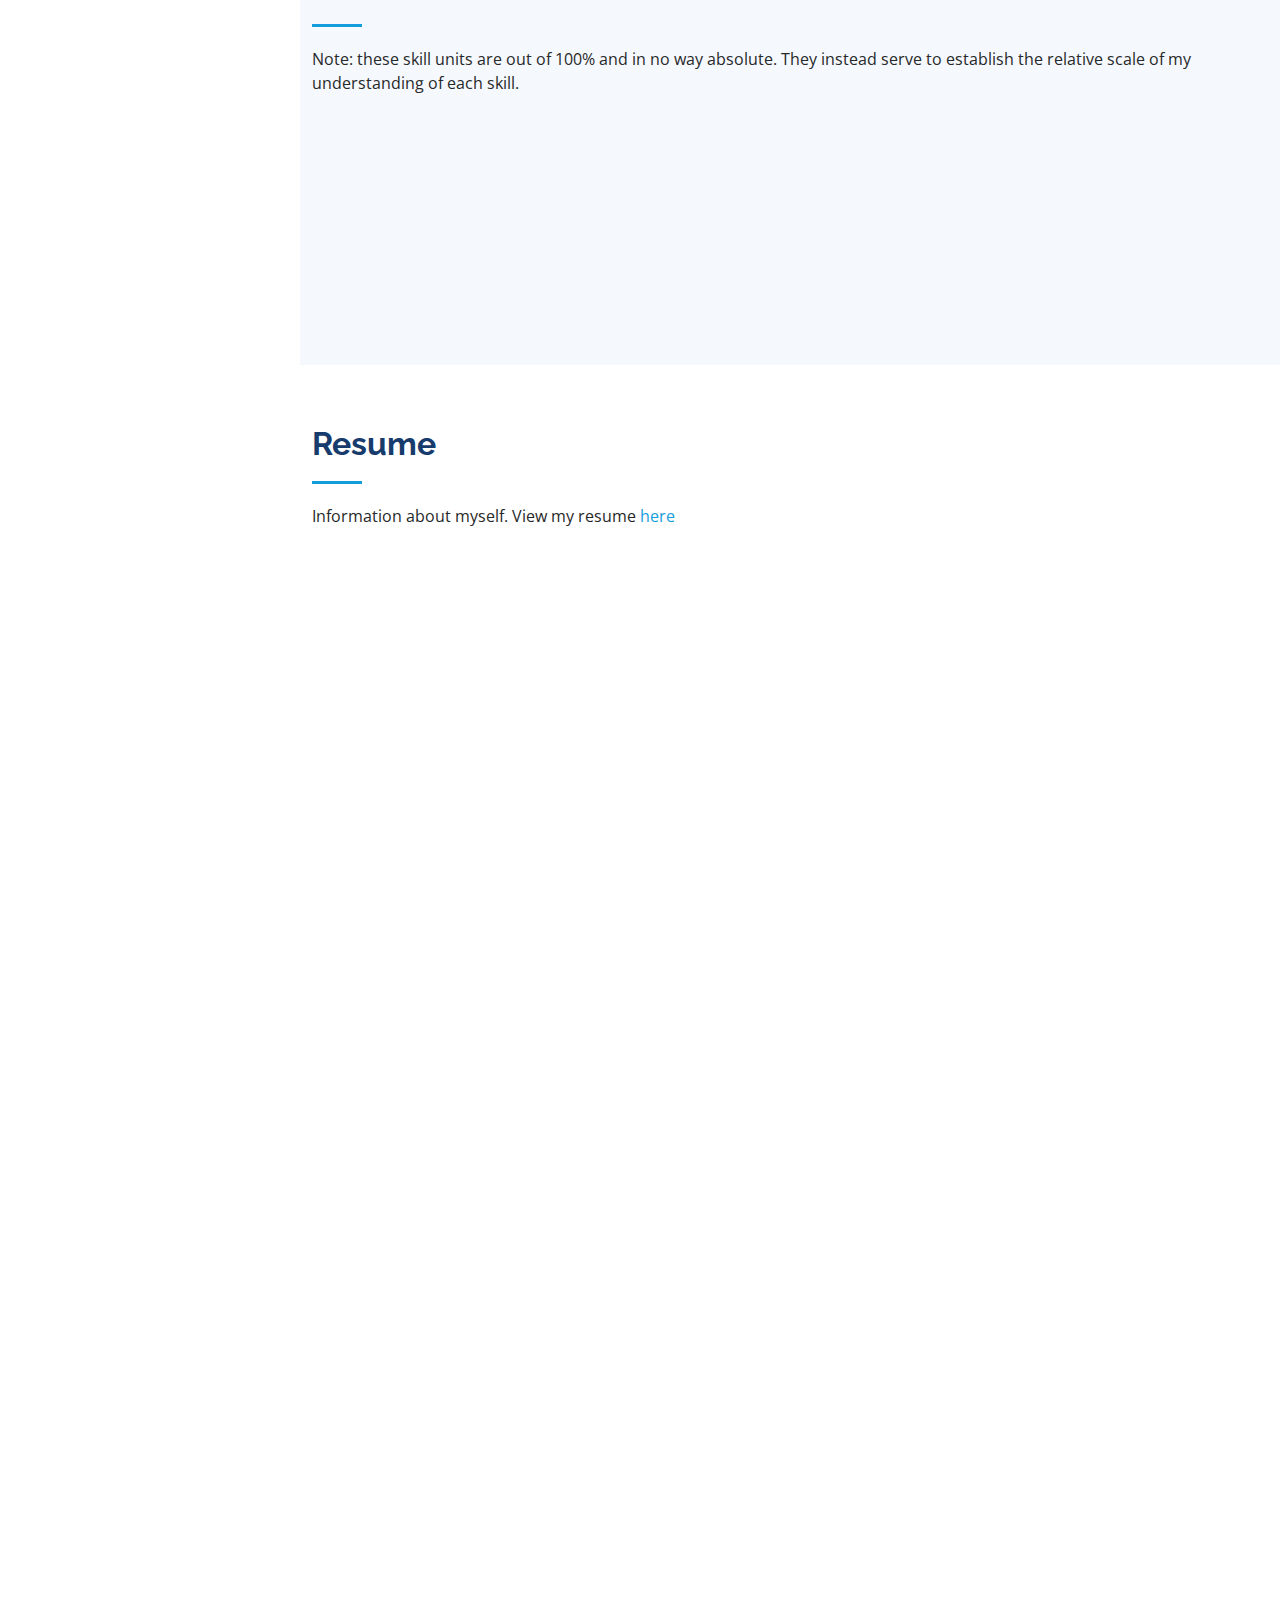
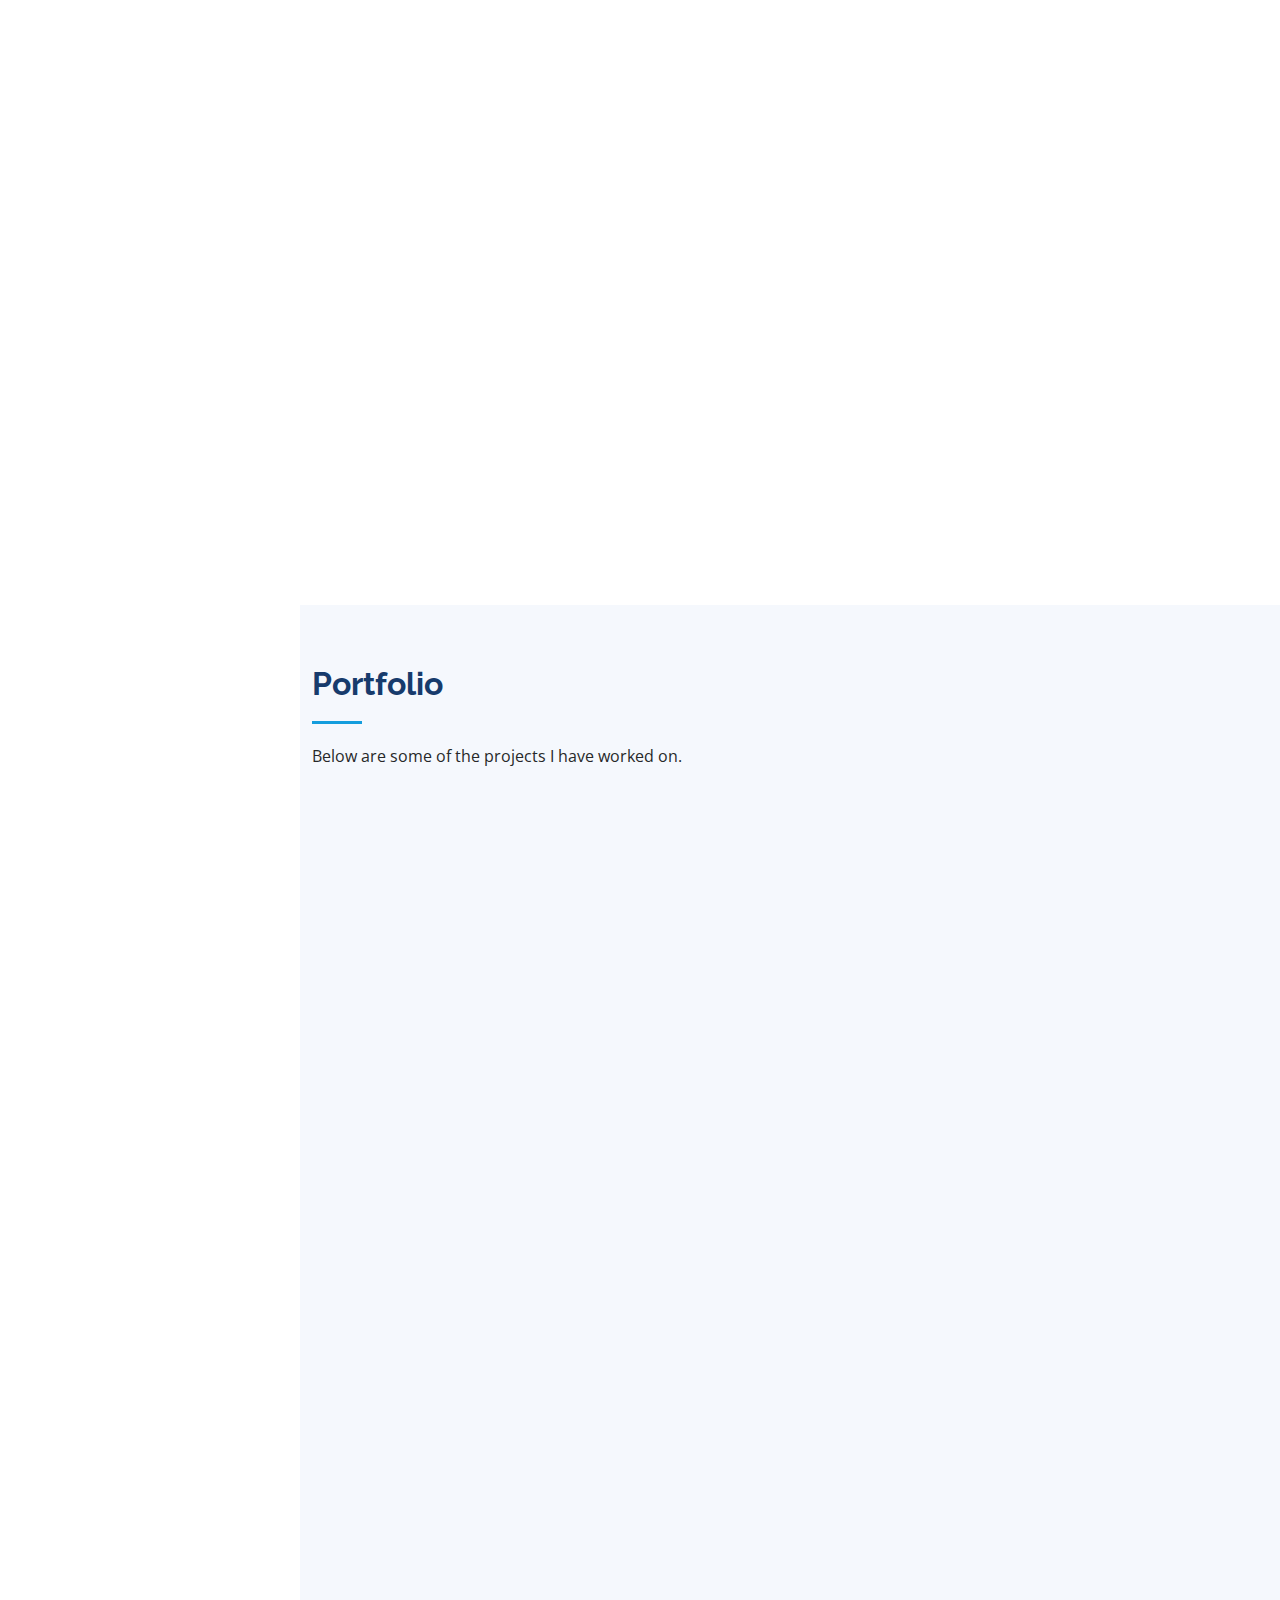
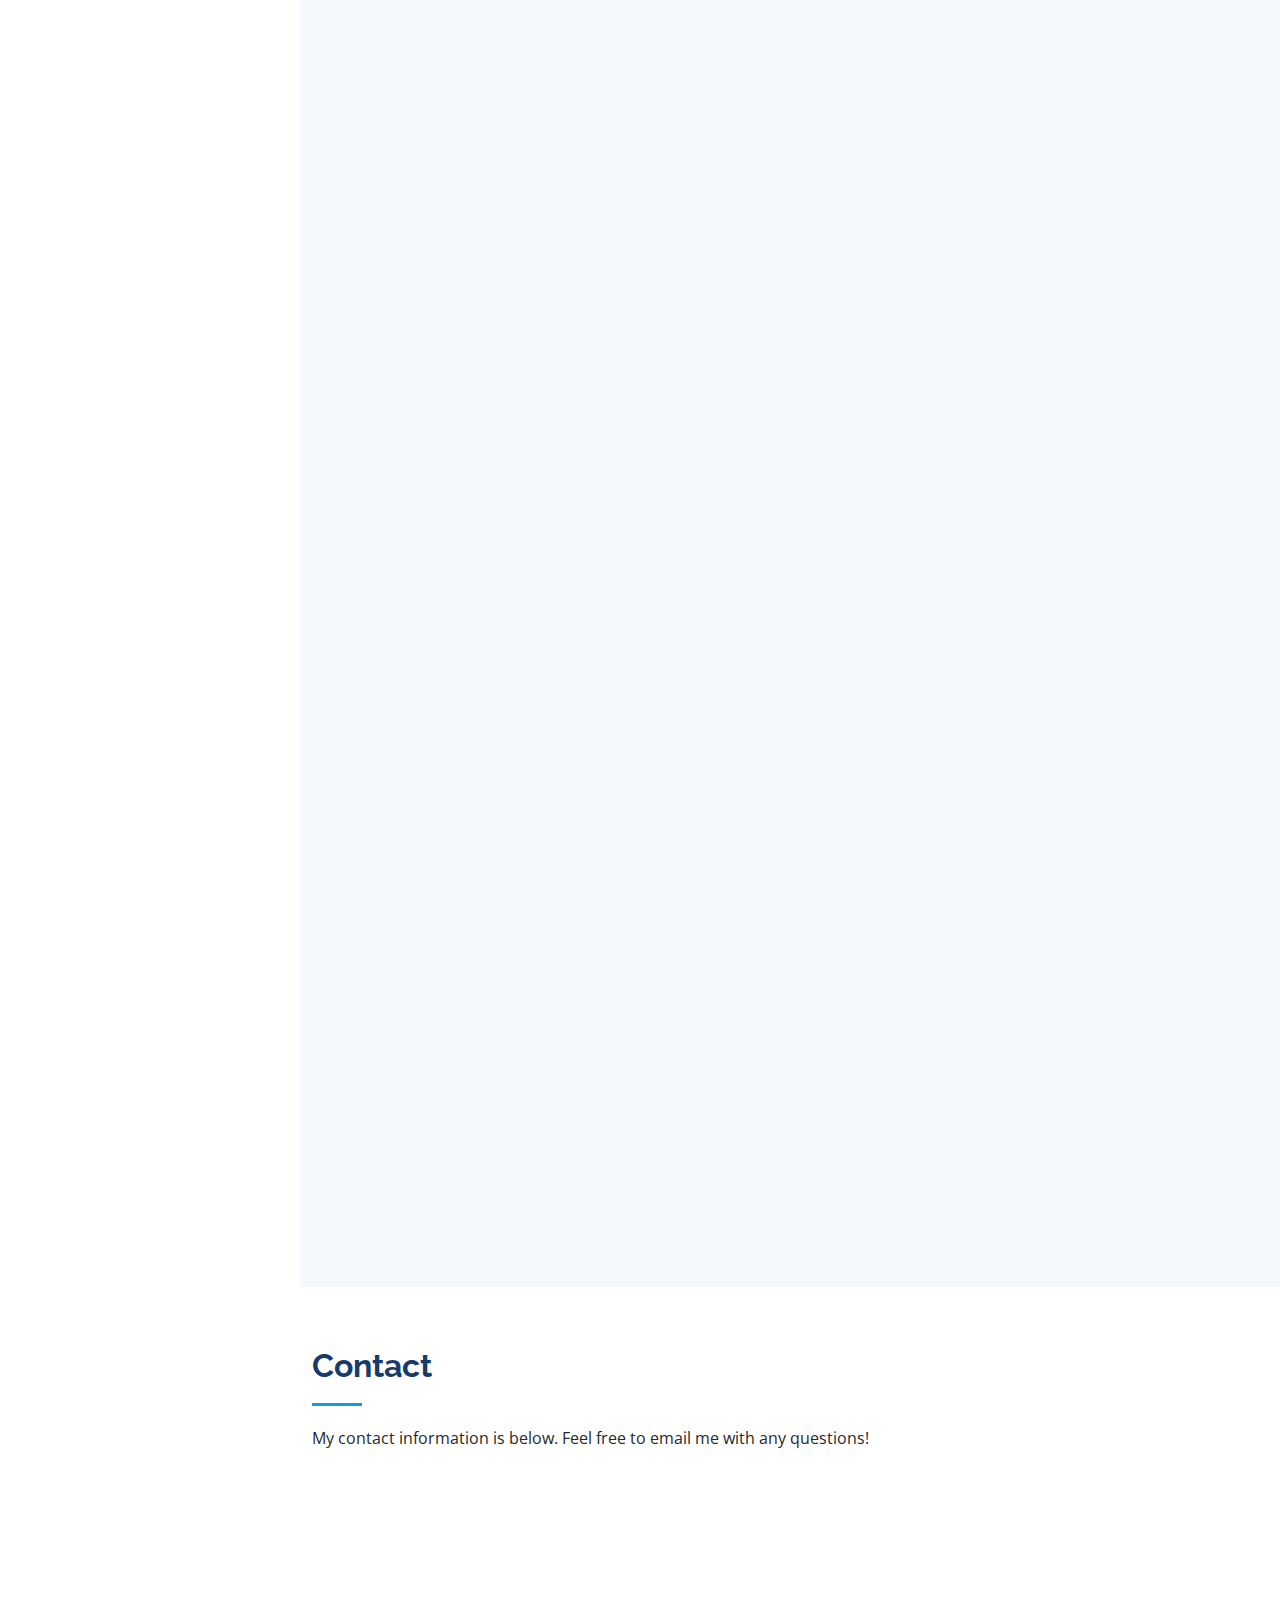
==== commit e451a227: "Added the Instagram Tracker to the portfolio" ====
--- a/index.html
+++ b/index.html
@@ -254,7 +254,7 @@
 
         <div class="section-title">
           <h2>Resume</h2>
-          <p>Summary of my resume. View my whole resume <a href="resume-page.html">here</a> </p>
+          <p>Information about myself. View my resume <a href="resume-page.html">here</a> </p>
         </div>
 
         <div class="row">
@@ -387,11 +387,12 @@
           <div class="col-lg-12 d-flex justify-content-center">
             <ul id="portfolio-flters">
               <li data-filter="*" class="filter-active">All</li>
+              <li data-filter=".filter-insta">Instagram Follower Tracker</li>
+              <li data-filter=".filter-sudoku">Sudoku Solver</li>
               <li data-filter=".filter-connect">Connect Four</li>
               <li data-filter=".filter-map">Map Viewer</li>
               <li data-filter=".filter-freecell">FreeCell Solitaire</li>
               <li data-filter=".filter-webscraper">RL Insider Web Scraper</li>
-              <li data-filter=".filter-insta">Coming Soon: Instagram Follower Metrics</li>
             </ul>
           </div>
         </div>
@@ -428,6 +429,16 @@
             </div>
           </div>
 
+          <div class="col-lg-4 col-md-6 portfolio-item filter-sudoku">
+            <div class="portfolio-wrap">
+              <img src="assets/img/portfolio/BipartiteGraphImplementation.png" class="img-fluid" alt="">
+              <div class="portfolio-links">
+                <a href="assets/img/portfolio/BipartiteGraphImplementation.png" data-gallery="portfolioGallery" class="portfolio-lightbox" title="Implementation of a Bipartite Graph"><i class="bx bx-zoom-in"></i></a>
+                <a href="project6.html" title="More Details"><i class="bx bx-info-circle"></i></a>
+              </div>
+            </div>
+          </div>
+
           <div class="col-lg-4 col-md-6 portfolio-item filter-map">
             <div class="portfolio-wrap">
               <img src="assets/img/portfolio/MapViewerSA.png" class="img-fluid" alt="">
@@ -448,6 +459,16 @@
             </div>
           </div>
 
+          <div class="col-lg-4 col-md-6 portfolio-item filter-sudoku">
+            <div class="portfolio-wrap">
+              <img src="assets/img/portfolio/SudokuSolverSA.png" class="img-fluid" alt="">
+              <div class="portfolio-links">
+                <a href="assets/img/portfolio/SudokuSolverSA.png" data-gallery="portfolioGallery" class="portfolio-lightbox" title="Sudoku Solver Software Architecture"><i class="bx bx-zoom-in"></i></a>
+                <a href="project6.html" title="More Details"><i class="bx bx-info-circle"></i></a>
+              </div>
+            </div>
+          </div>
+
           <div class="col-lg-4 col-md-6 portfolio-item filter-freecell">
             <div class="portfolio-wrap">
               <img src="assets/img/portfolio/FreeCellGame.png" class="img-fluid" alt="">
@@ -468,6 +489,16 @@
             </div>
           </div>
 
+          <div class="col-lg-4 col-md-6 portfolio-item filter-sudoku">
+            <div class="portfolio-wrap">
+              <img src="assets/img/portfolio/Sudoku9x9.jpg" class="img-fluid" alt="">
+              <div class="portfolio-links">
+                <a href="assets/img/portfolio/Sudoku9x9.jpg" data-gallery="portfolioGallery" class="portfolio-lightbox" title="The windows forms with the sudoku game"><i class="bx bx-zoom-in"></i></a>
+                <a href="project6.html" title="More Details"><i class="bx bx-info-circle"></i></a>
+              </div>
+            </div>
+          </div>
+
           <div class="col-lg-4 col-md-6 portfolio-item filter-map">
             <div class="portfolio-wrap">
               <img src="assets/img/portfolio/MapViewer.png" class="img-fluid" alt="">
@@ -494,6 +525,19 @@
               <div class="portfolio-links">
                 <a href="assets/img/portfolio/WebScraperCode.png" data-gallery="portfolioGallery" class="portfolio-lightbox" title="The code used for the Web Scraper"><i class="bx bx-zoom-in"></i></a>
                 <a href="project4.html" title="More Details"><i class="bx bx-info-circle"></i></a>
+              </div>
+            </div>
+          </div>
+
+          <div class="col-lg-4 col-md-6 portfolio-item filter-sudoku">
+            <div class="portfolio-wrap">
+              <img src="assets/img/portfolio/BipartiteGraph.png" class="img-fluid" alt="">
+              <div class="portfolio-links">
+                <a href="assets/img/portfolio/BipartiteGraph.png" data-gallery="portfolioGallery" class="portfolio-lightbox" title="A bipartite graph is an undirected graph whose nodes are partitioned into two disjoint sets, and
+                whose edges each connect a node in one set with a node in the other. The following figure shows
+                an example of a bipartite graph:
+                "><i class="bx bx-zoom-in"></i></a>
+                <a href="project6.html" title="More Details"><i class="bx bx-info-circle"></i></a>
               </div>
             </div>
           </div>
--- a/assets/css/style.css
+++ b/assets/css/style.css
@@ -9,7 +9,7 @@
 # General
 --------------------------------------------------------------*/
 .gdesc-inner {
-  background-color: #6f7180;
+  background-color: #00000042;
 }
 
 body {
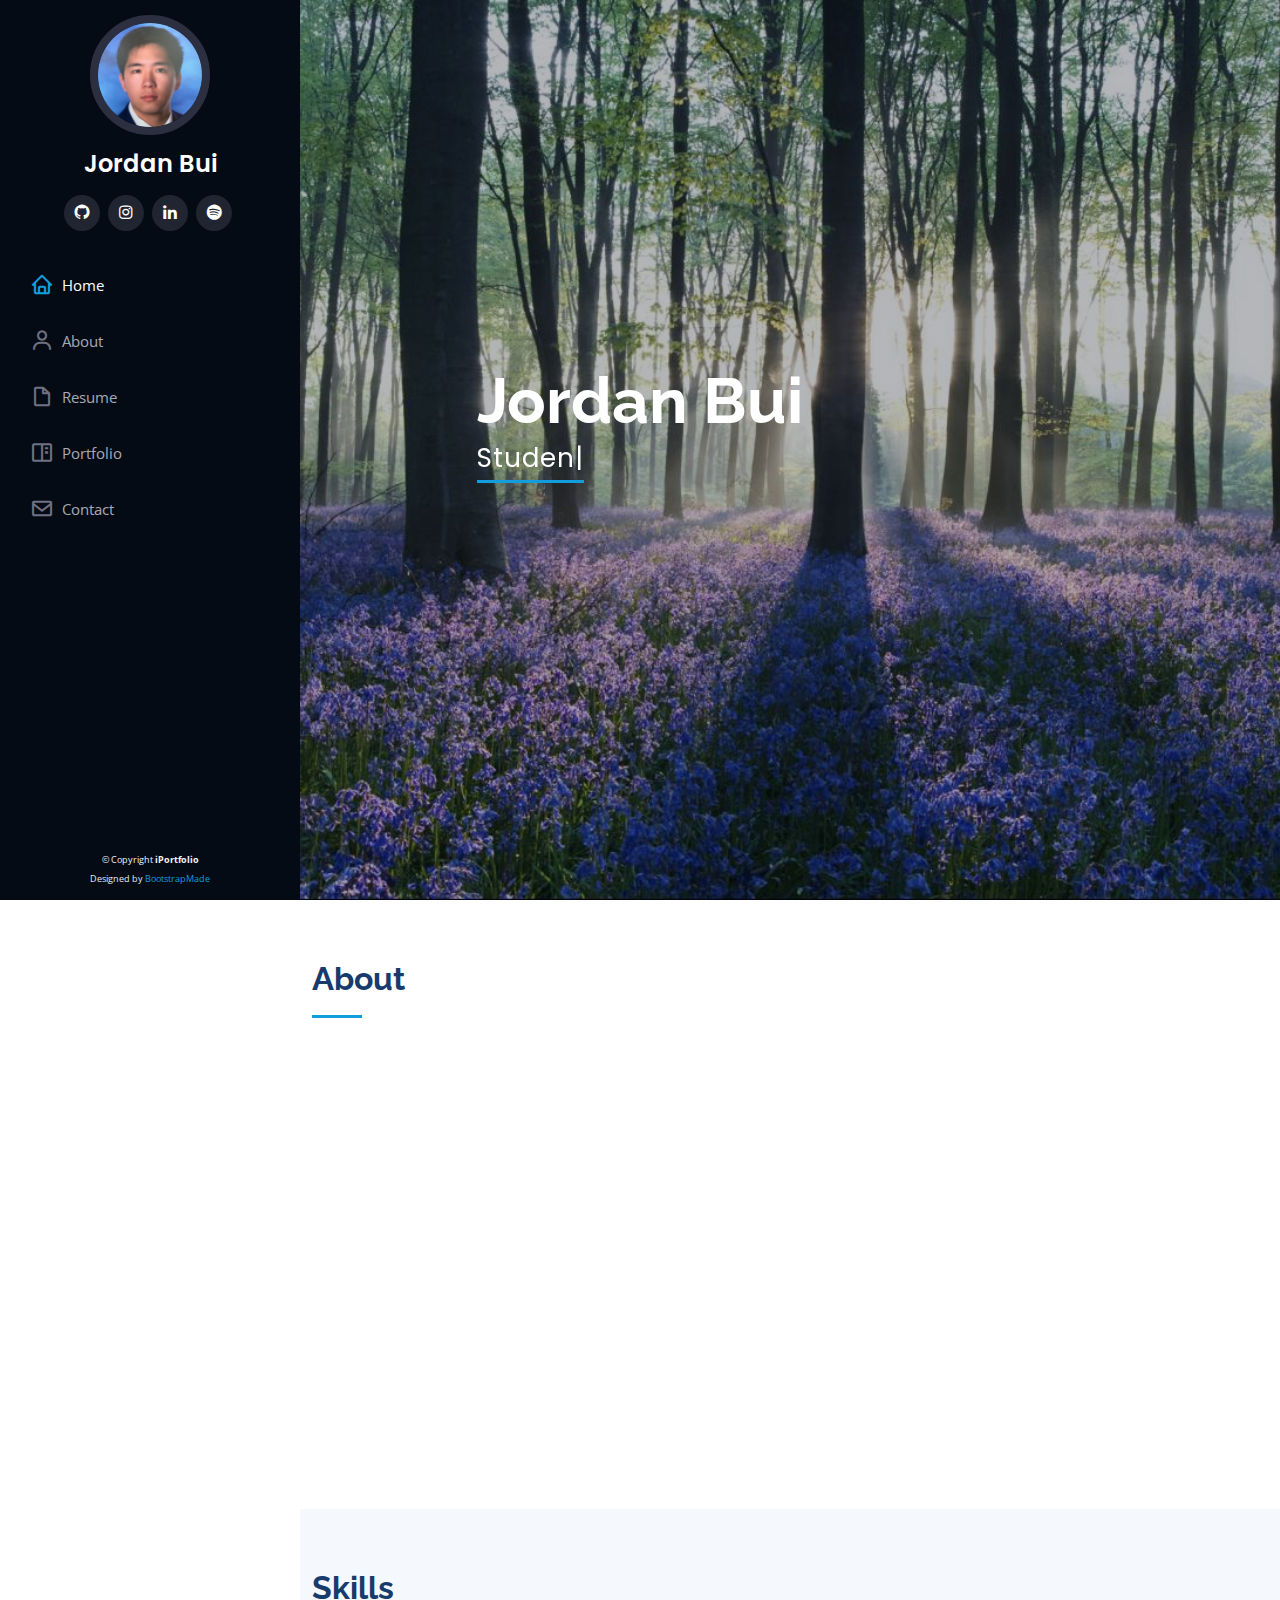
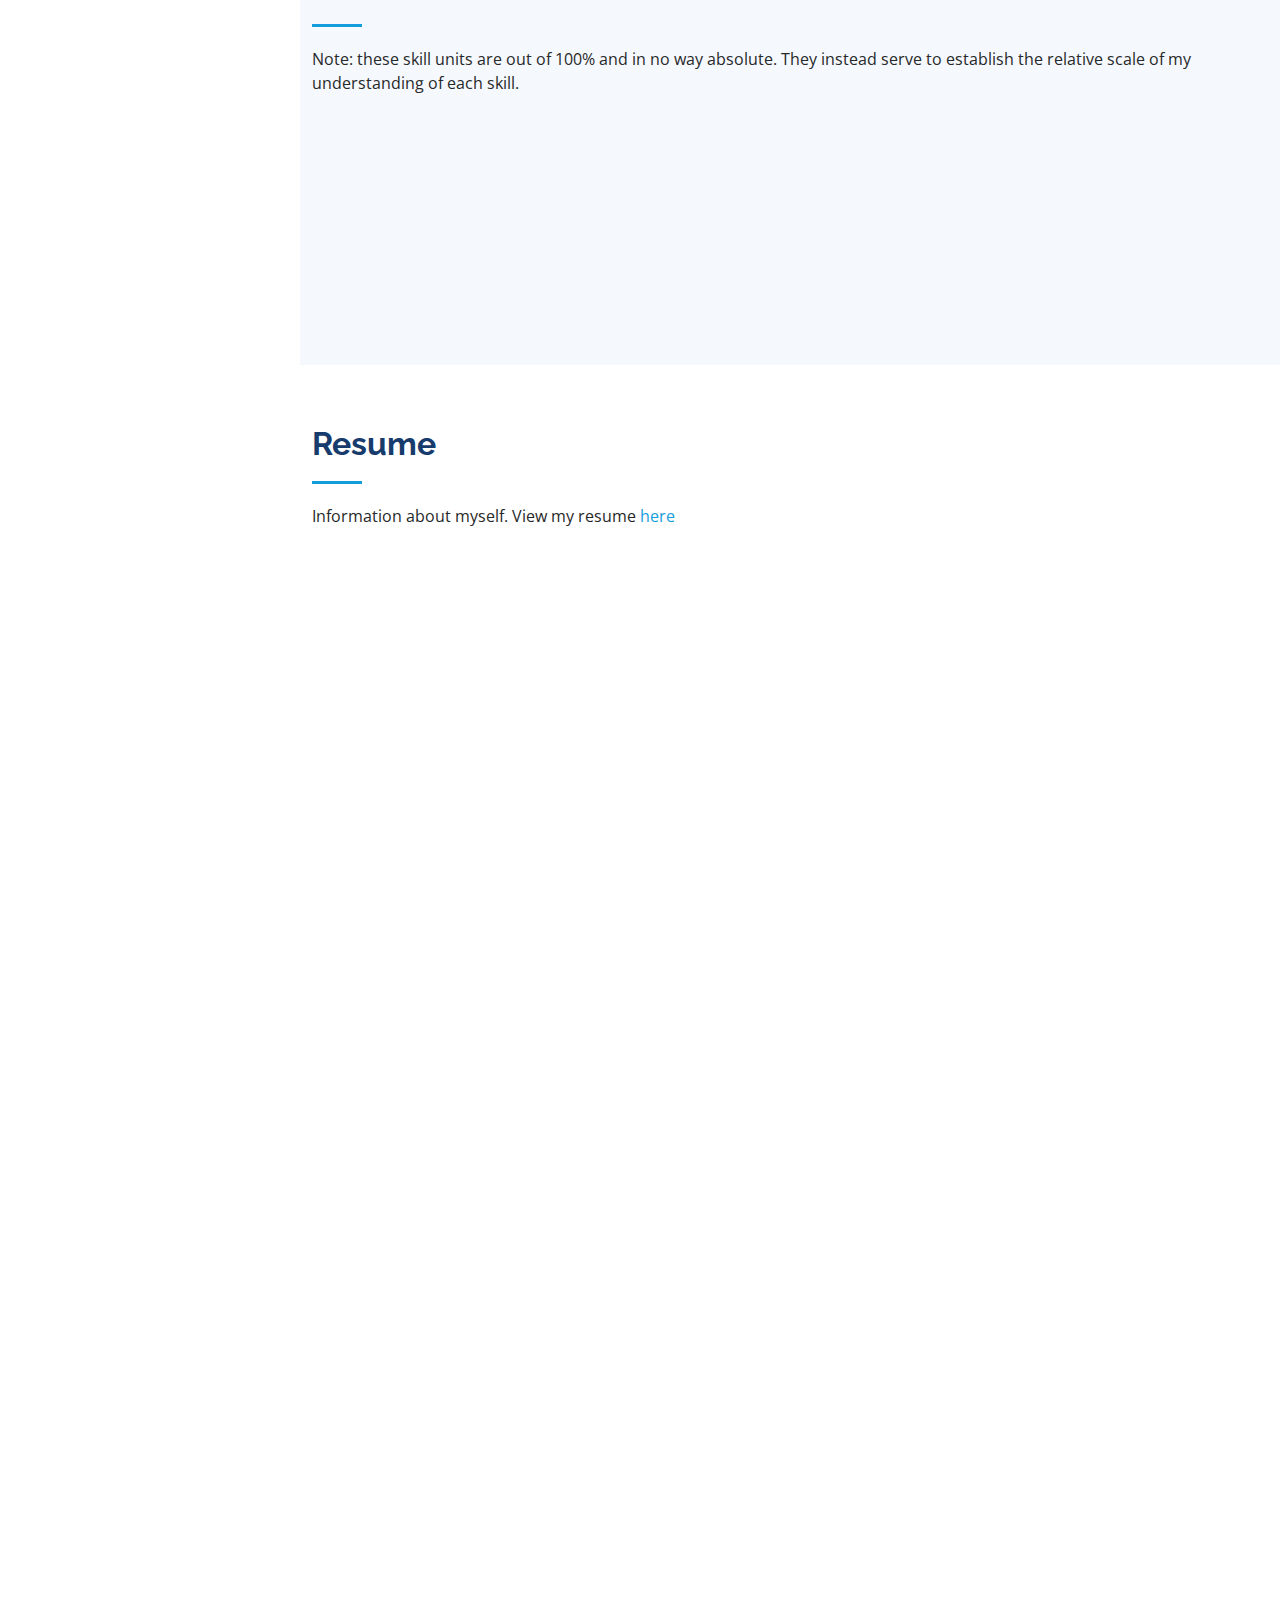
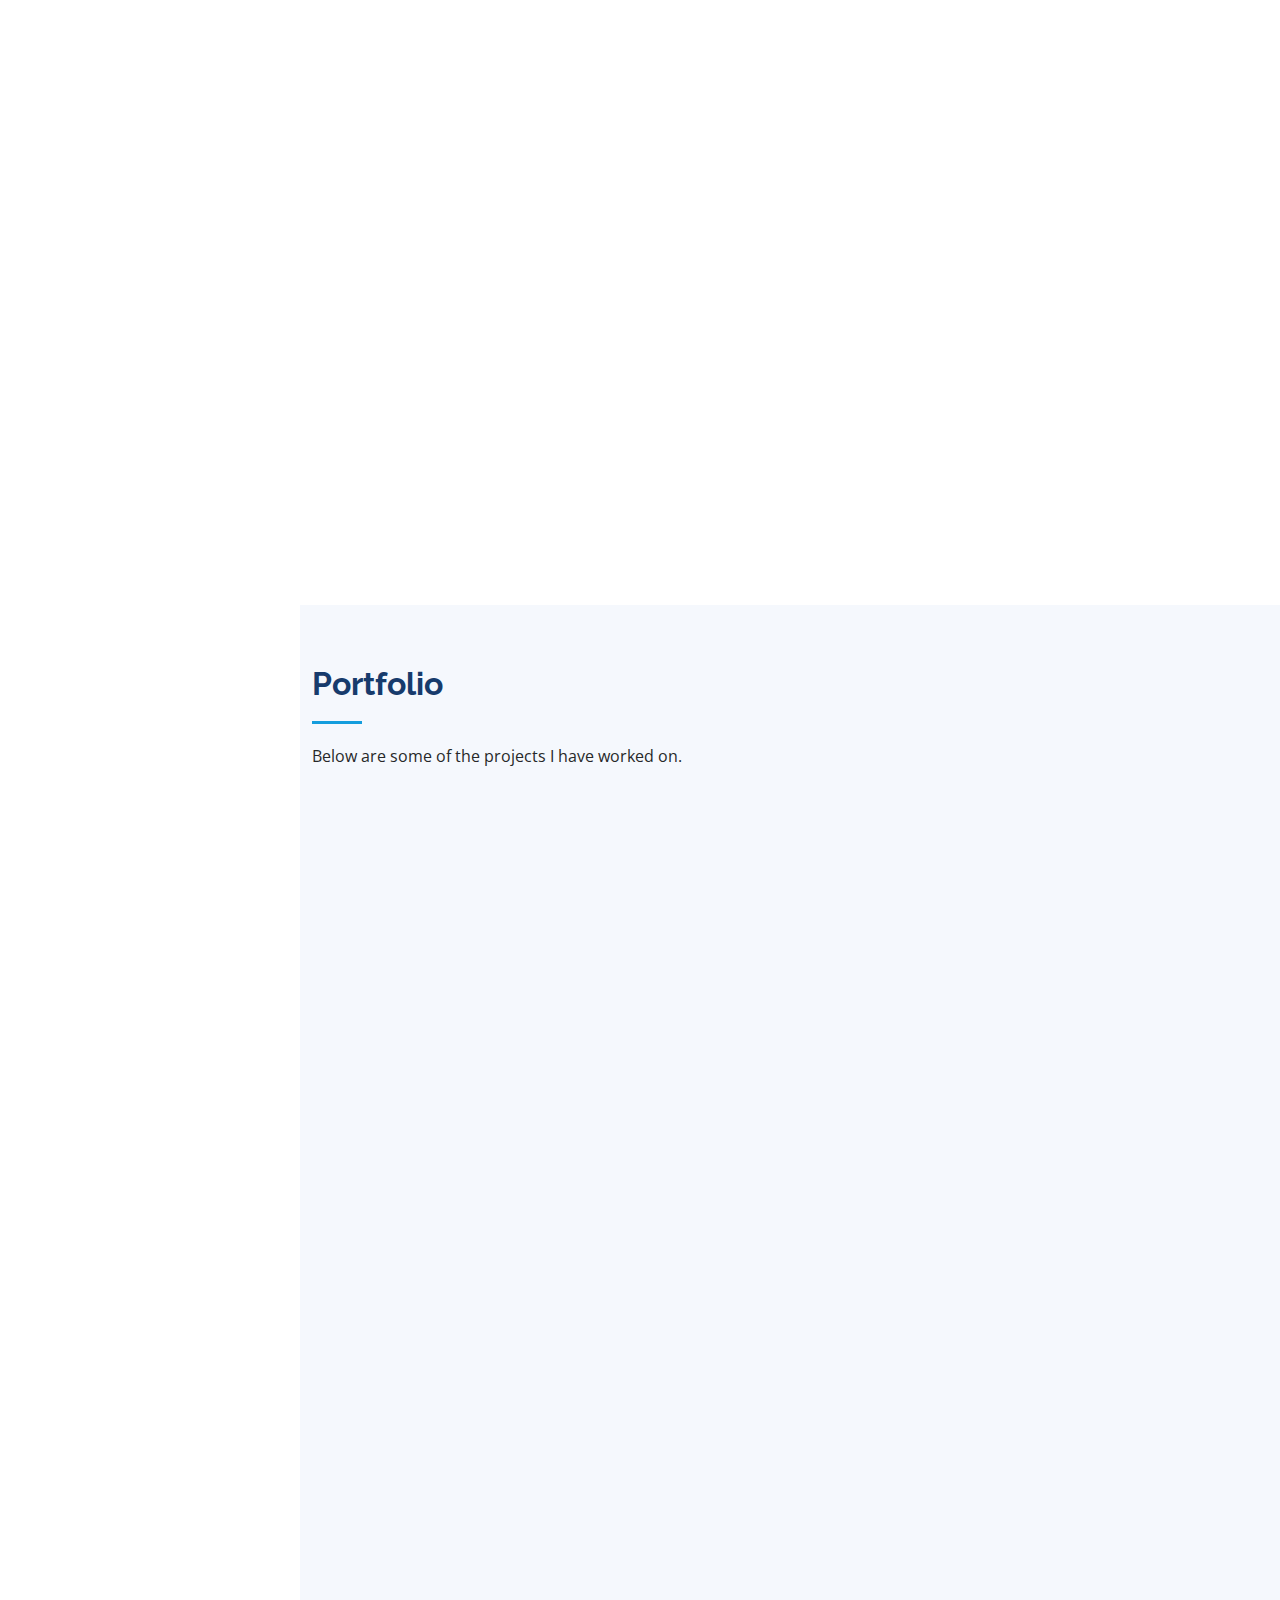
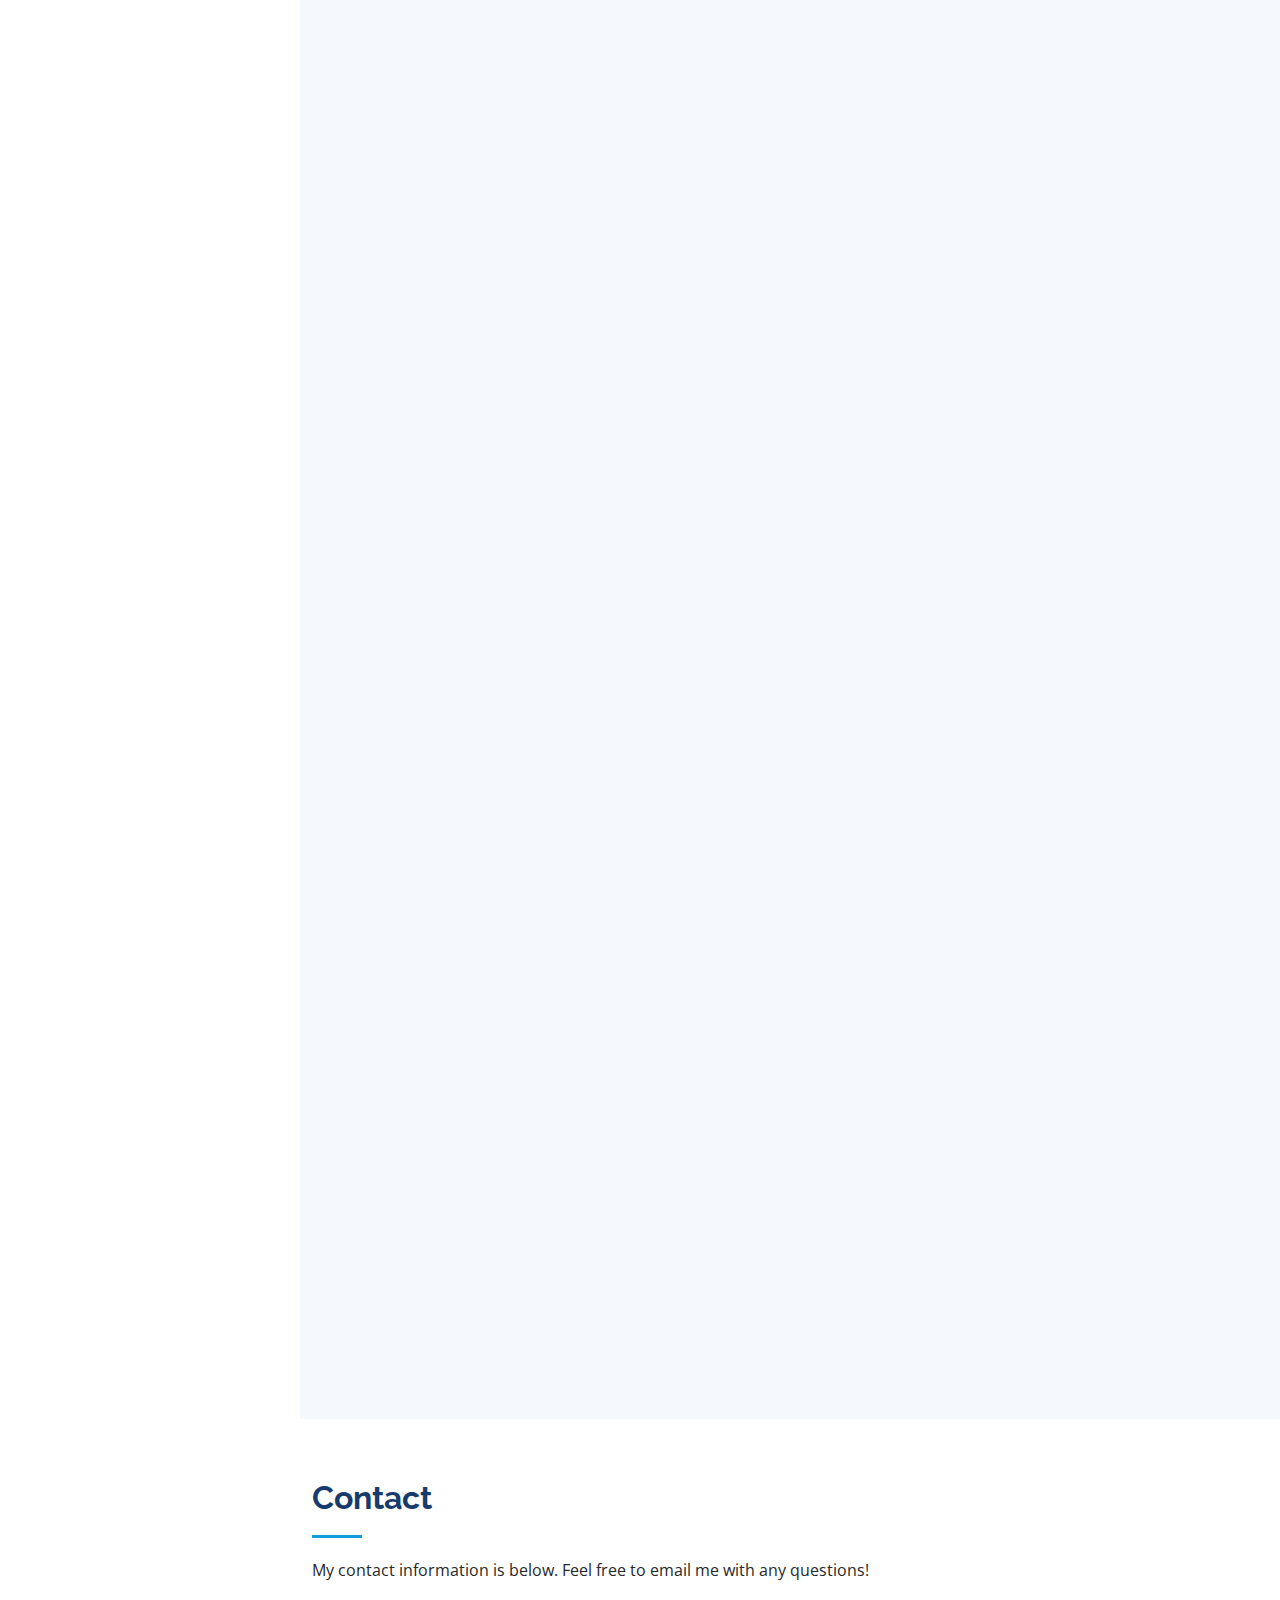
==== commit 7faf74f8: "Added information for the Instagram App" ====
--- a/index.html
+++ b/index.html
@@ -409,6 +409,16 @@
             </div>
           </div>
 
+          <div class="col-lg-4 col-md-6 portfolio-item filter-insta">
+            <div class="portfolio-wrap">
+              <img src="assets/img/portfolio/InstagramApp.png" class="img-fluid" alt="">
+              <div class="portfolio-links">
+                <a href="assets/img/portfolio/InstagramApp.png" data-gallery="portfolioGallery" class="portfolio-lightbox" title="The Windows Forms for the app"><i class="bx bx-zoom-in"></i></a>
+                <a href="project5.html" title="More Details"><i class="bx bx-info-circle"></i></a>
+              </div>
+            </div>
+          </div>
+
           <div class="col-lg-4 col-md-6 portfolio-item filter-freecell">
             <div class="portfolio-wrap">
               <img src="assets/img/portfolio/FreeCellSA.png" class="img-fluid" alt="">
@@ -439,6 +449,16 @@
             </div>
           </div>
 
+          <div class="col-lg-4 col-md-6 portfolio-item filter-insta">
+            <div class="portfolio-wrap">
+              <img src="assets/img/portfolio/ChromeDriver.png" class="img-fluid" alt="">
+              <div class="portfolio-links">
+                <a href="assets/img/portfolio/ChromeDriver.png" data-gallery="portfolioGallery" class="portfolio-lightbox" title="The ChromeDriver running in the background for Selenium"><i class="bx bx-zoom-in"></i></a>
+                <a href="project5.html" title="More Details"><i class="bx bx-info-circle"></i></a>
+              </div>
+            </div>
+          </div>
+
           <div class="col-lg-4 col-md-6 portfolio-item filter-map">
             <div class="portfolio-wrap">
               <img src="assets/img/portfolio/MapViewerSA.png" class="img-fluid" alt="">
@@ -485,6 +505,16 @@
               <div class="portfolio-links">
                 <a href="assets/img/portfolio/ConnectFourSA.png" data-gallery="portfolioGallery" class="portfolio-lightbox" title="Connect Four Software Architecture"><i class="bx bx-zoom-in"></i></a>
                 <a href="project3.html" title="More Details"><i class="bx bx-info-circle"></i></a>
+              </div>
+            </div>
+          </div>
+
+          <div class="col-lg-4 col-md-6 portfolio-item filter-insta">
+            <div class="portfolio-wrap">
+              <img src="assets/img/portfolio/InstagramAppCode.png" class="img-fluid" alt="">
+              <div class="portfolio-links">
+                <a href="assets/img/portfolio/InstagramAppCode.png" data-gallery="portfolioGallery" class="portfolio-lightbox" title="One of the methods I wrote for the app"><i class="bx bx-zoom-in"></i></a>
+                <a href="project5.html" title="More Details"><i class="bx bx-info-circle"></i></a>
               </div>
             </div>
           </div>
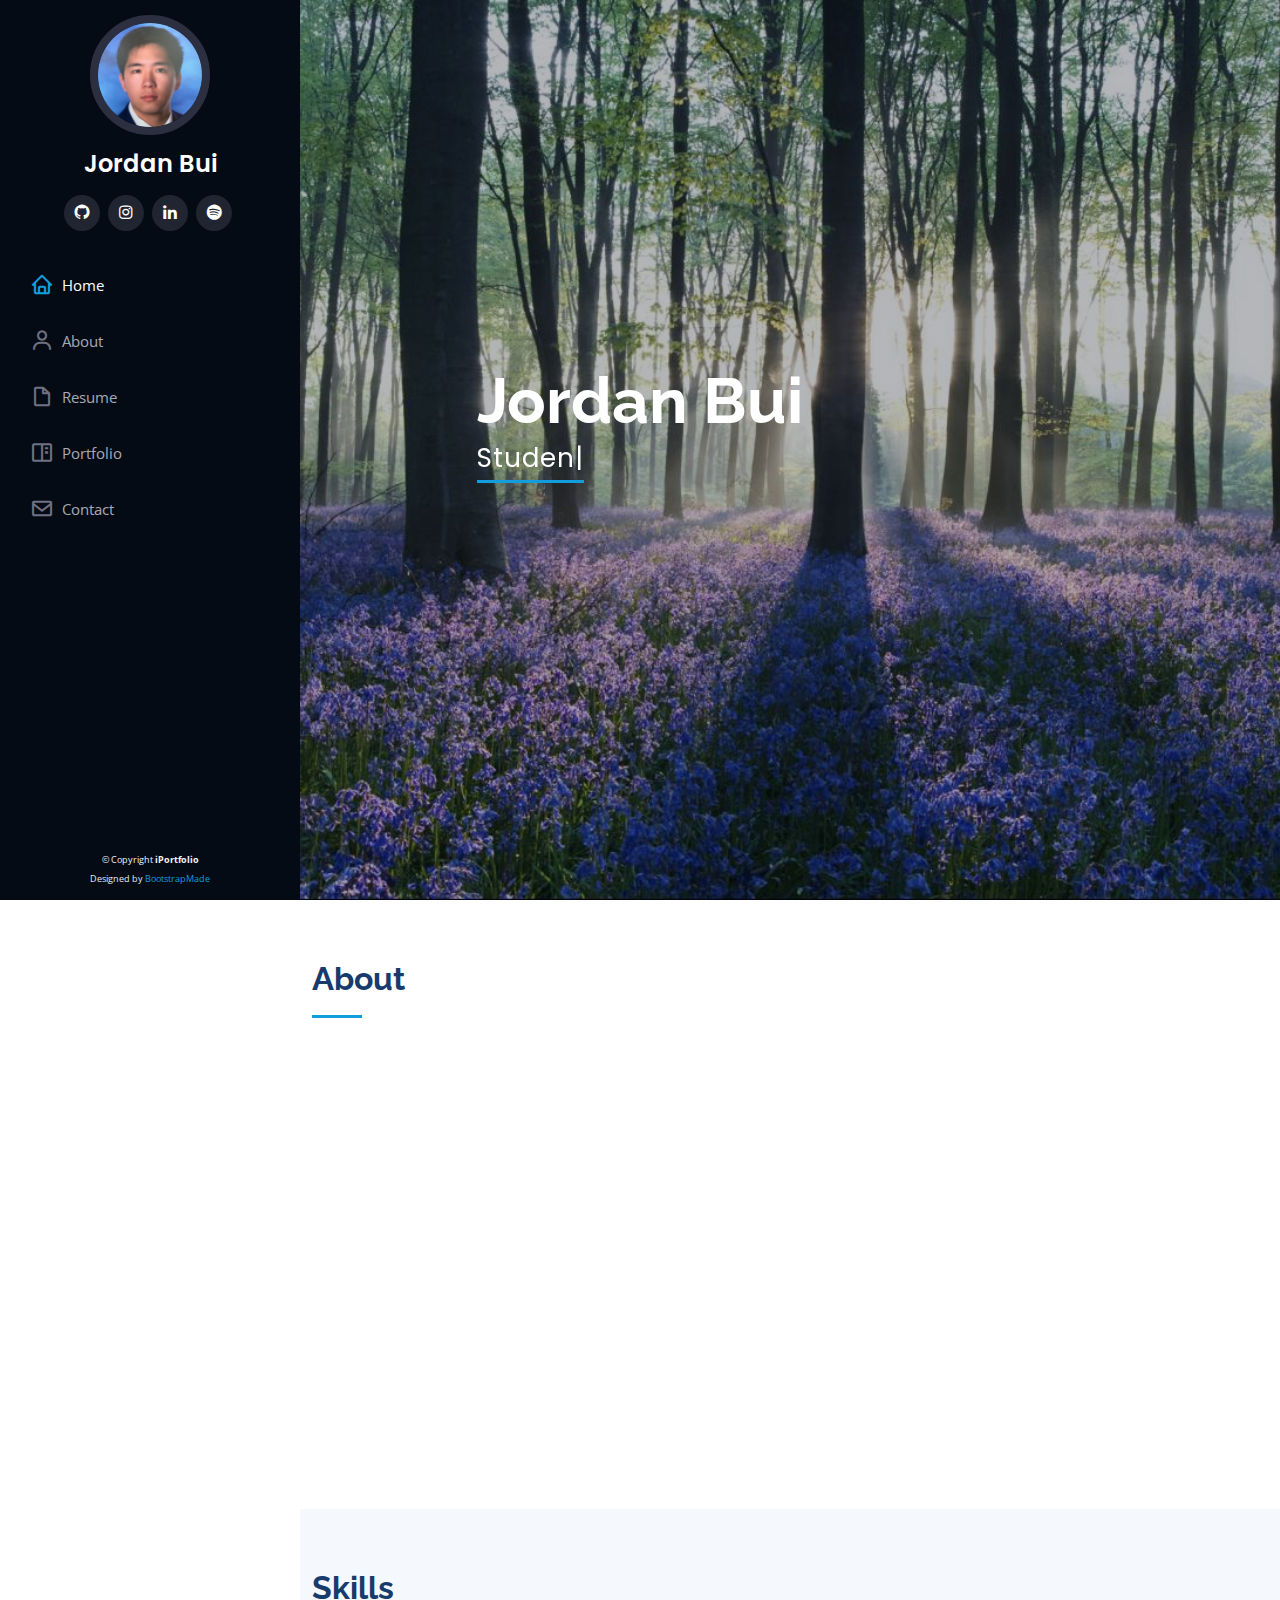
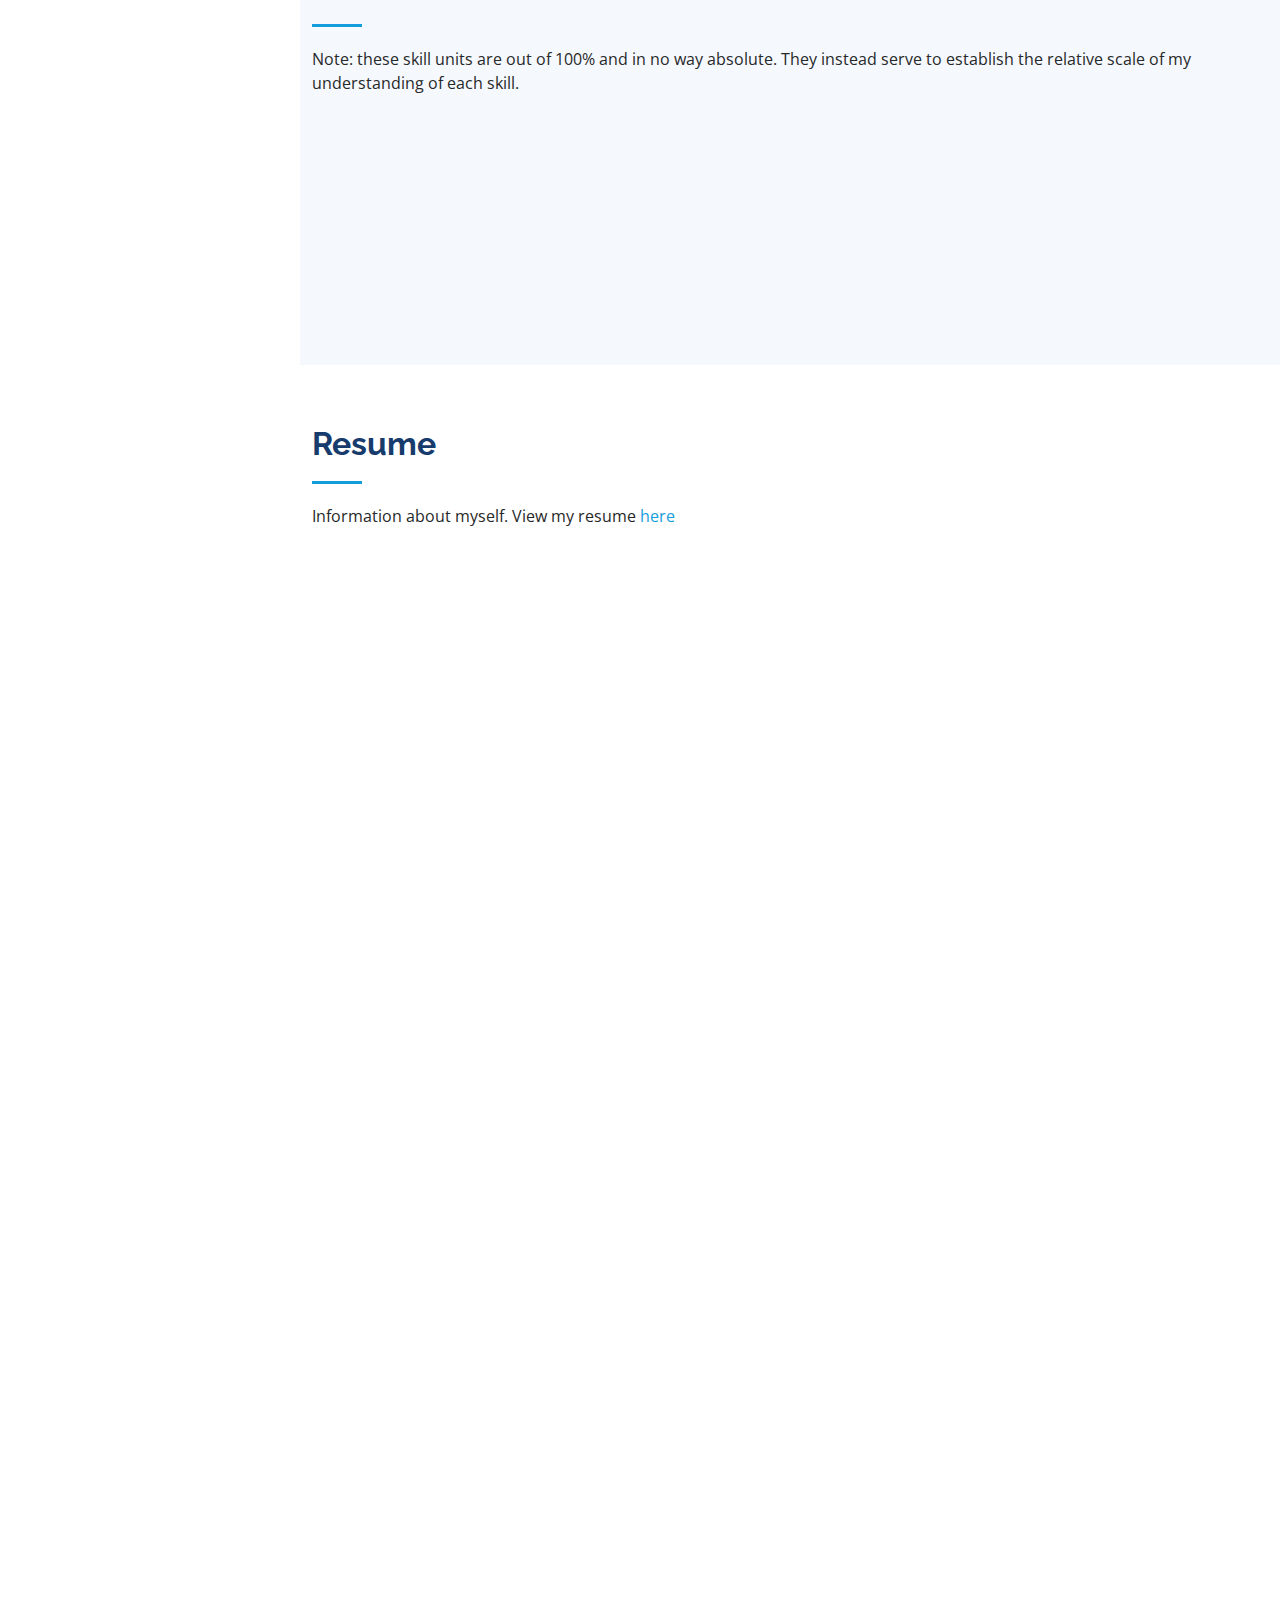
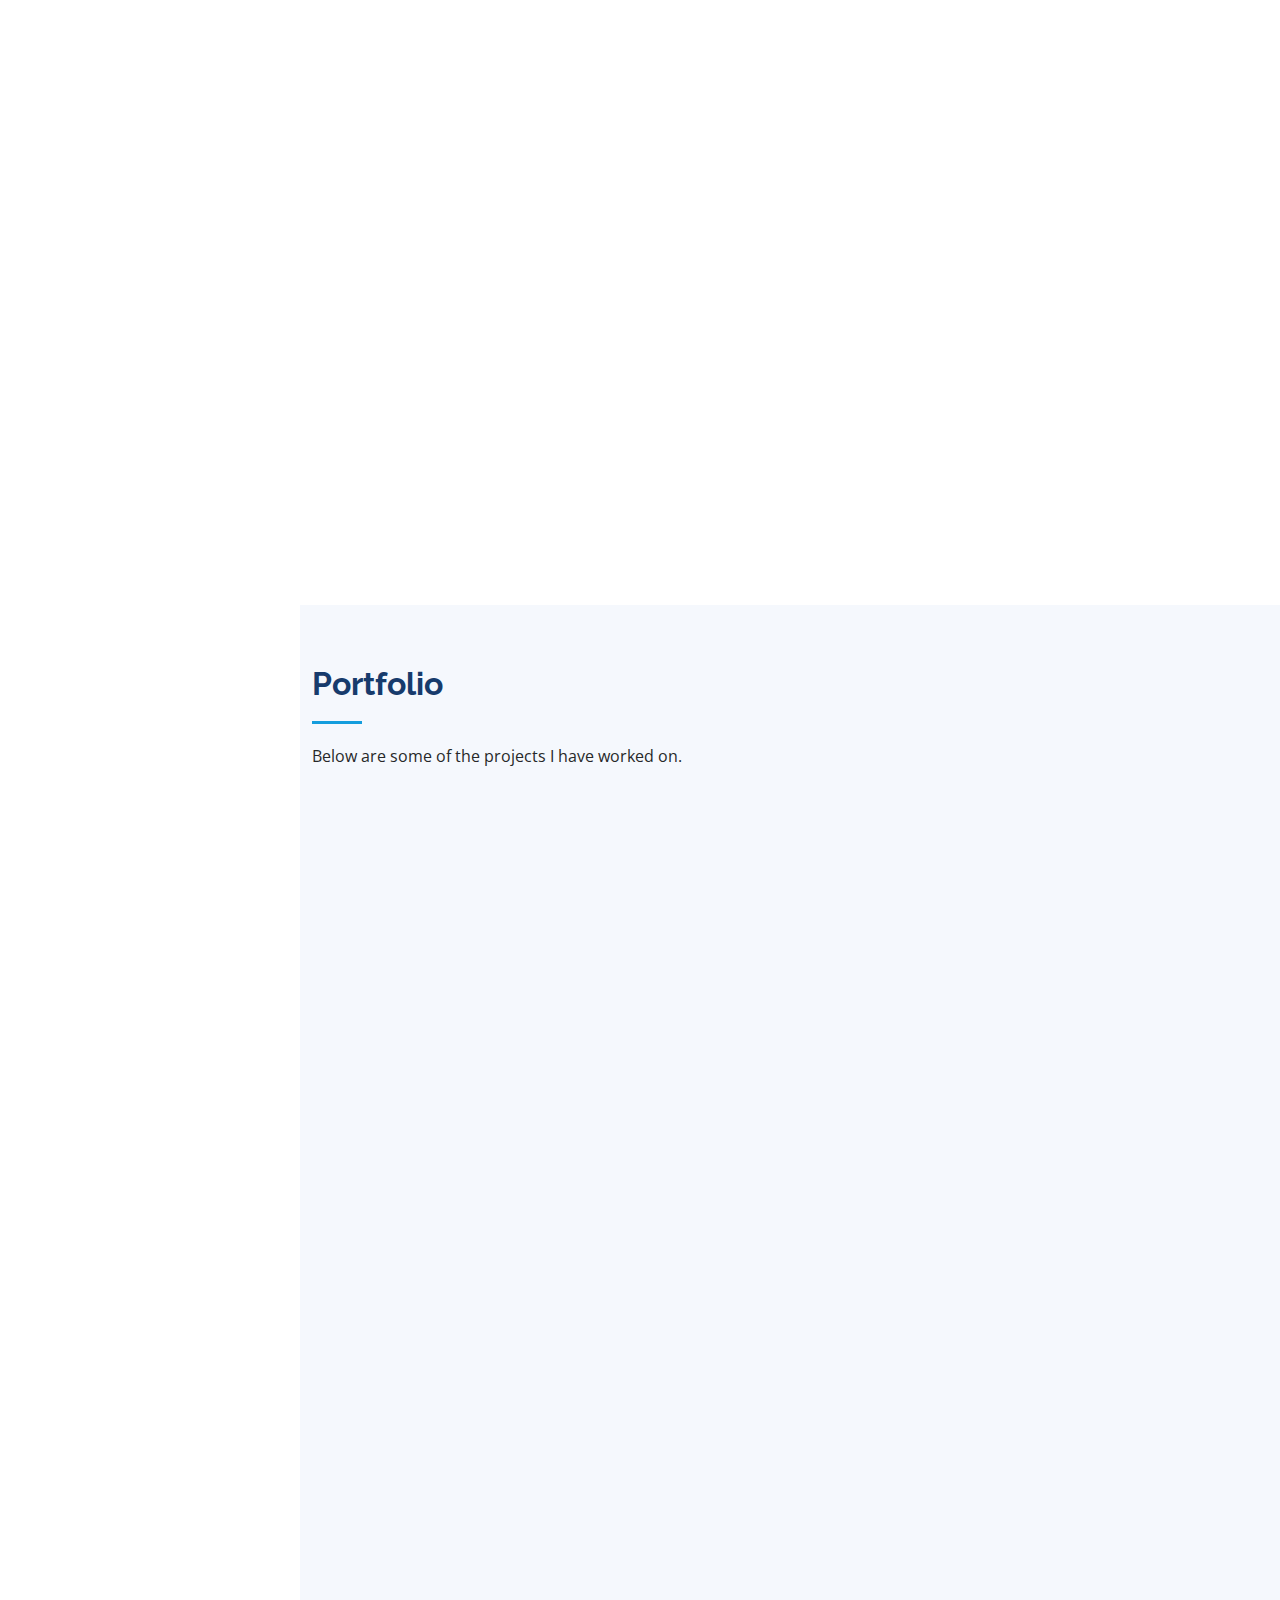
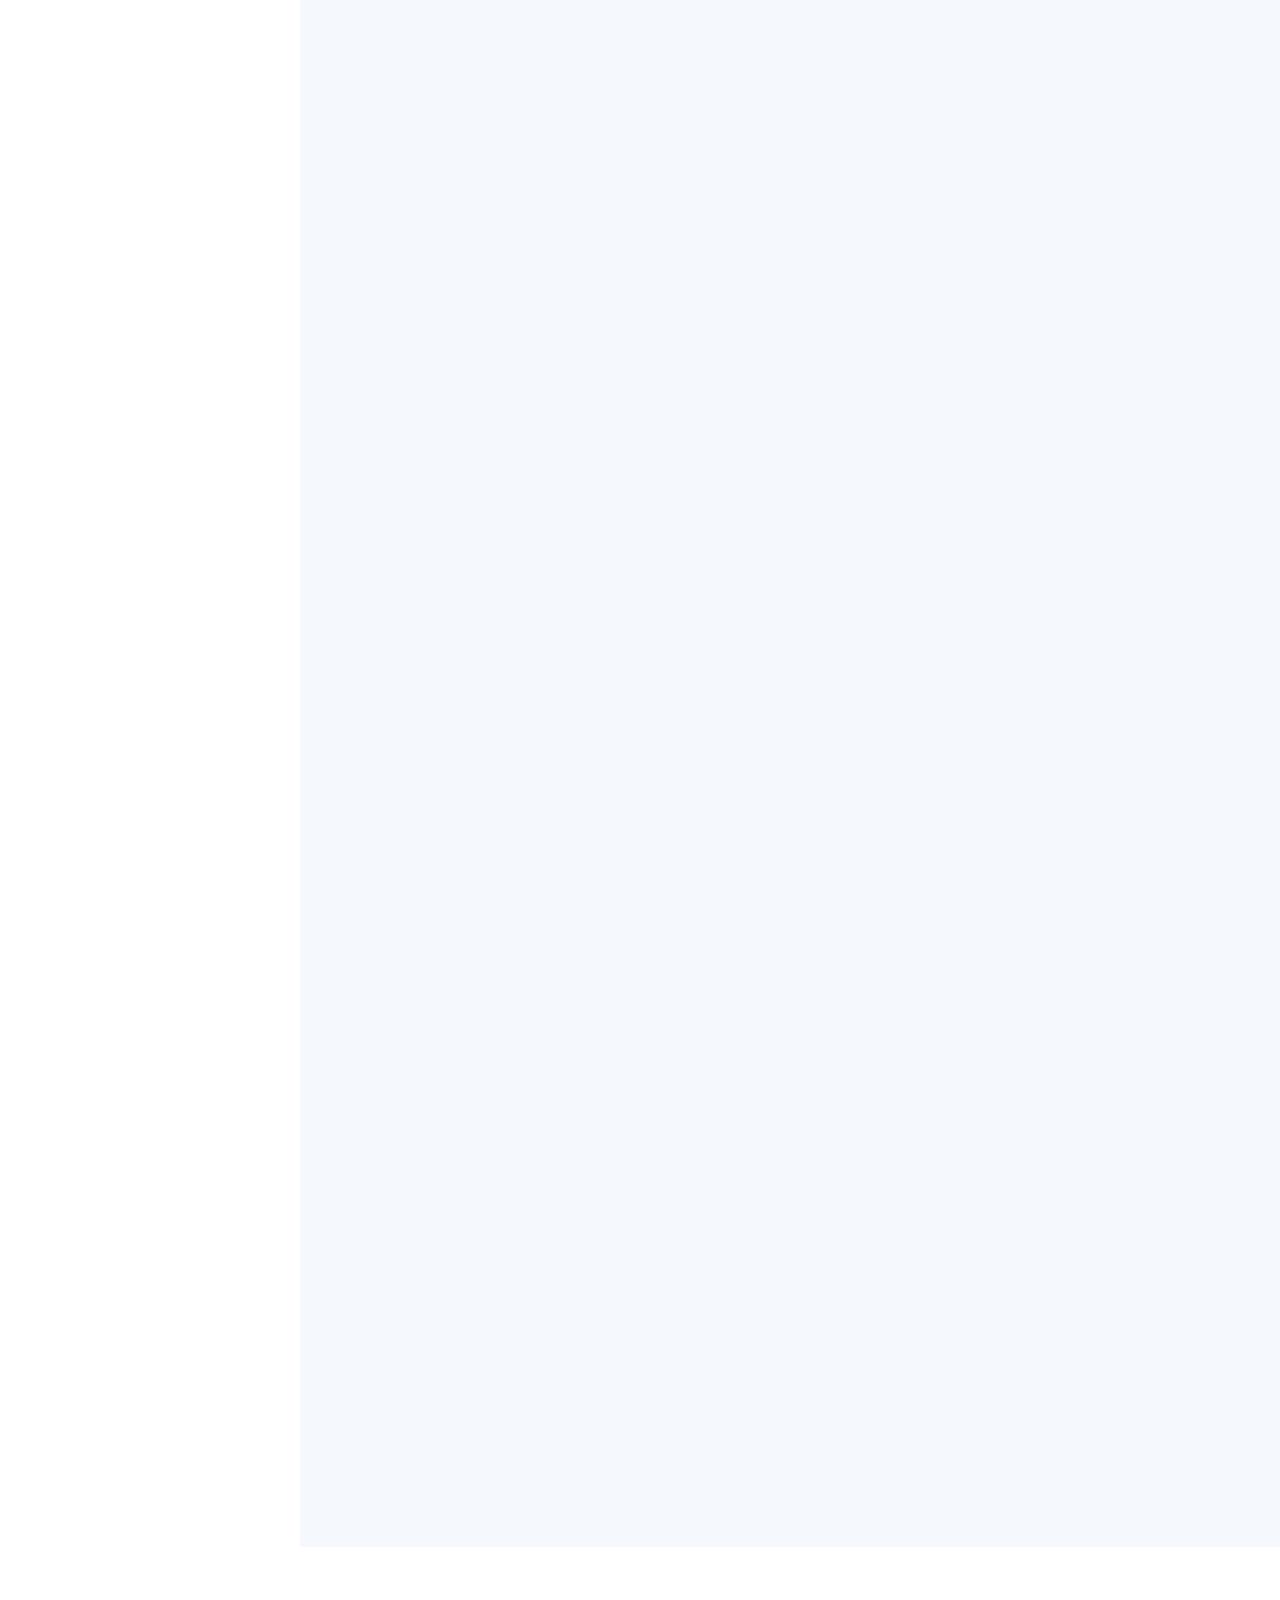
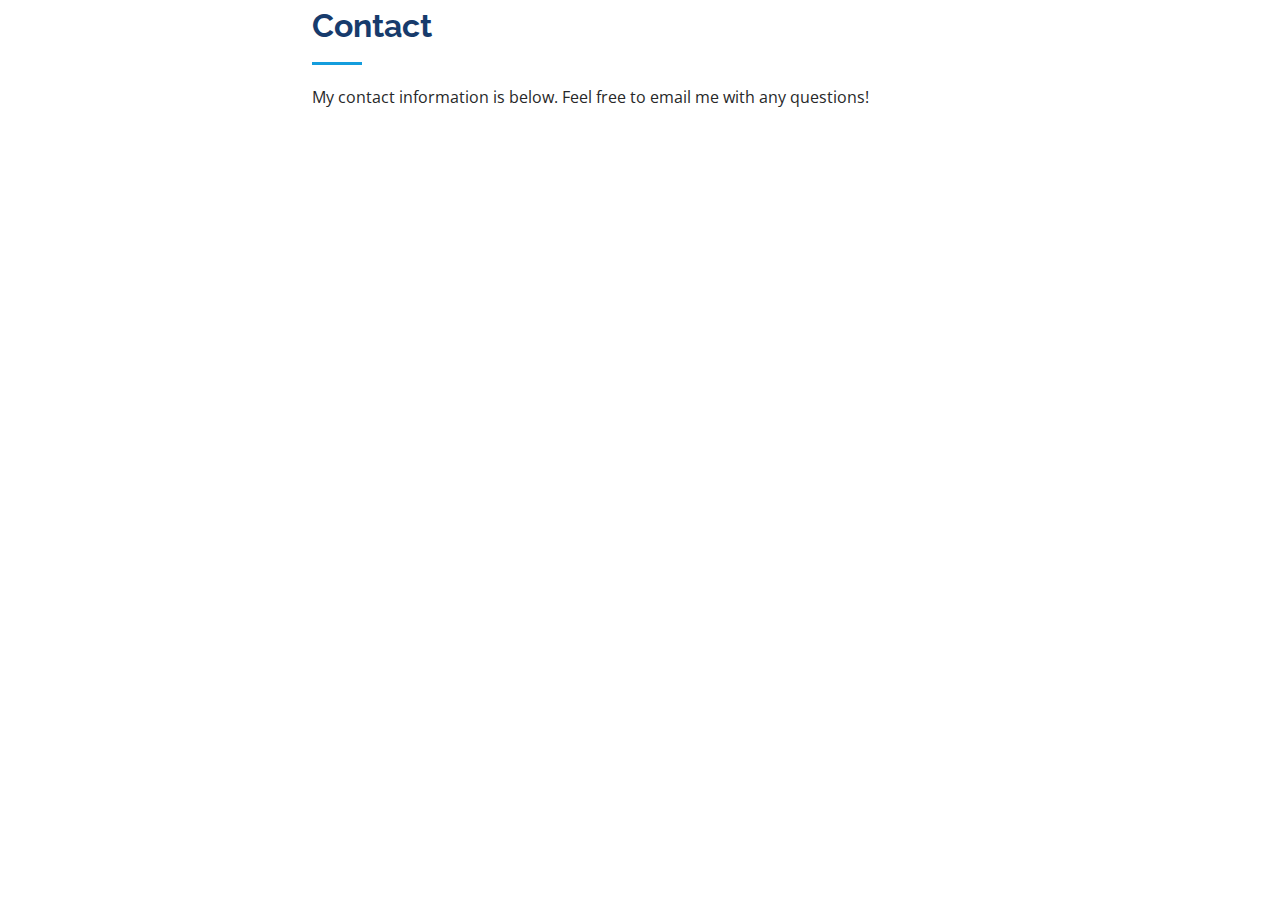
==== commit aa4ee656: "Added an updated version of the RL Scraper" ====
--- a/index.html
+++ b/index.html
@@ -529,6 +529,16 @@
             </div>
           </div>
 
+          <div class="col-lg-4 col-md-6 portfolio-item filter-webscraper">
+            <div class="portfolio-wrap">
+              <img src="assets/img/portfolio/WebScraperAWS.jpg" class="img-fluid" alt="">
+              <div class="portfolio-links">
+                <a href="assets/img/portfolio/WebScraperAWS.jpg" data-gallery="portfolioGallery" class="portfolio-lightbox" title="Running a test on Amazon AWS"><i class="bx bx-zoom-in"></i></a>
+                <a href="project4.html" title="More Details"><i class="bx bx-info-circle"></i></a>
+              </div>
+            </div>
+          </div>
+
           <div class="col-lg-4 col-md-6 portfolio-item filter-map">
             <div class="portfolio-wrap">
               <img src="assets/img/portfolio/MapViewer.png" class="img-fluid" alt="">
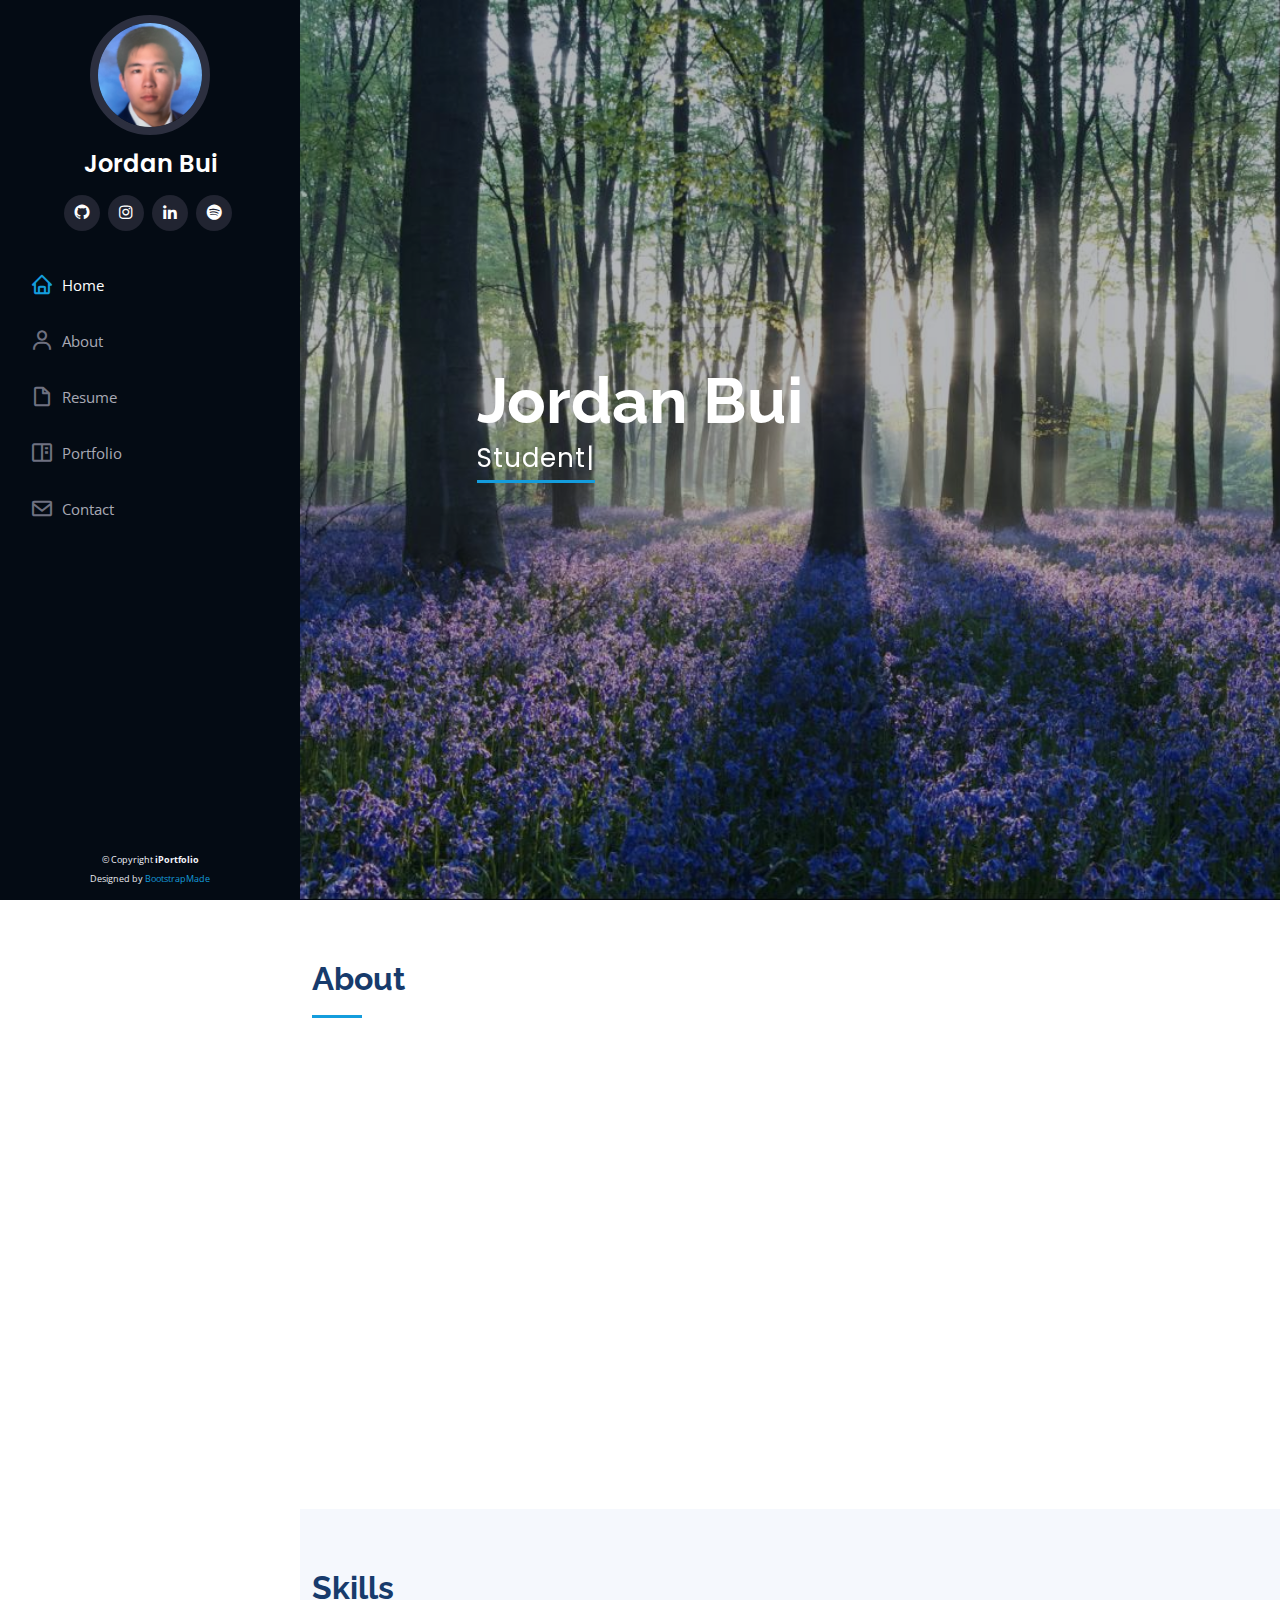
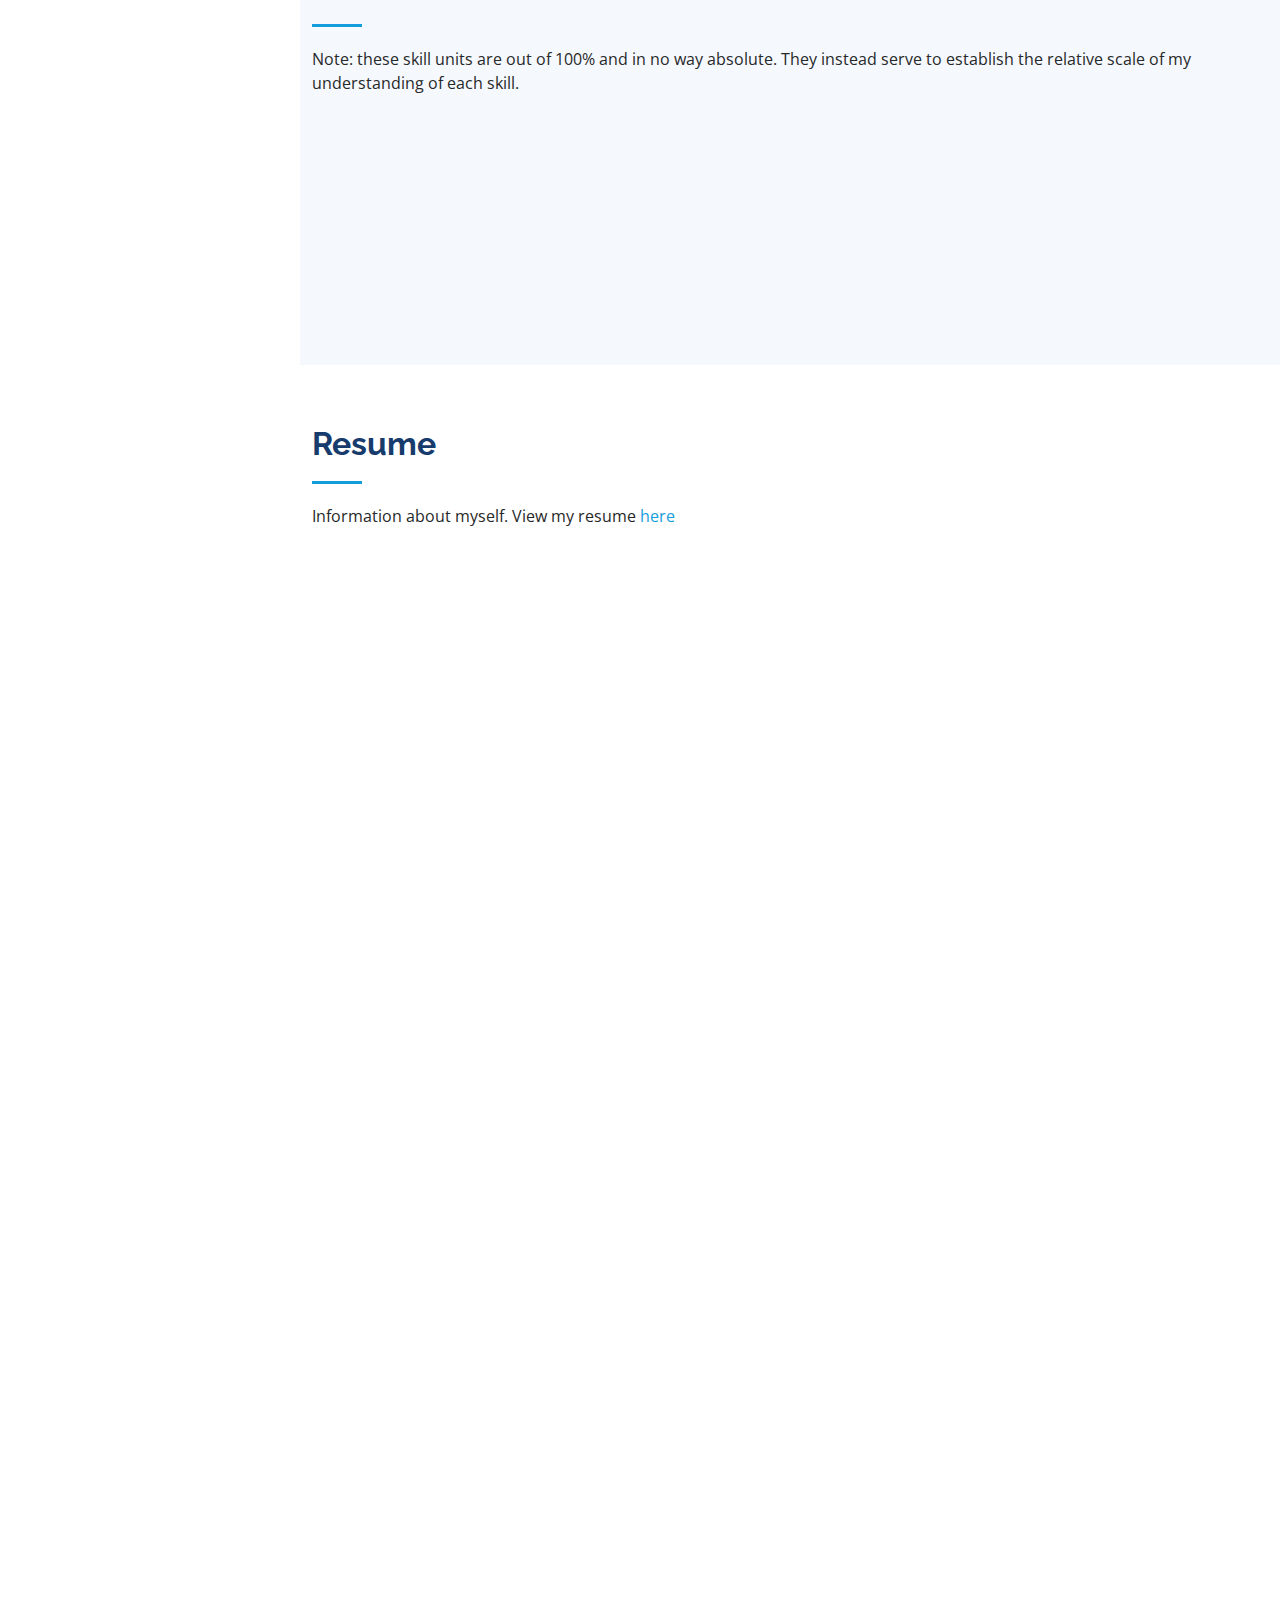
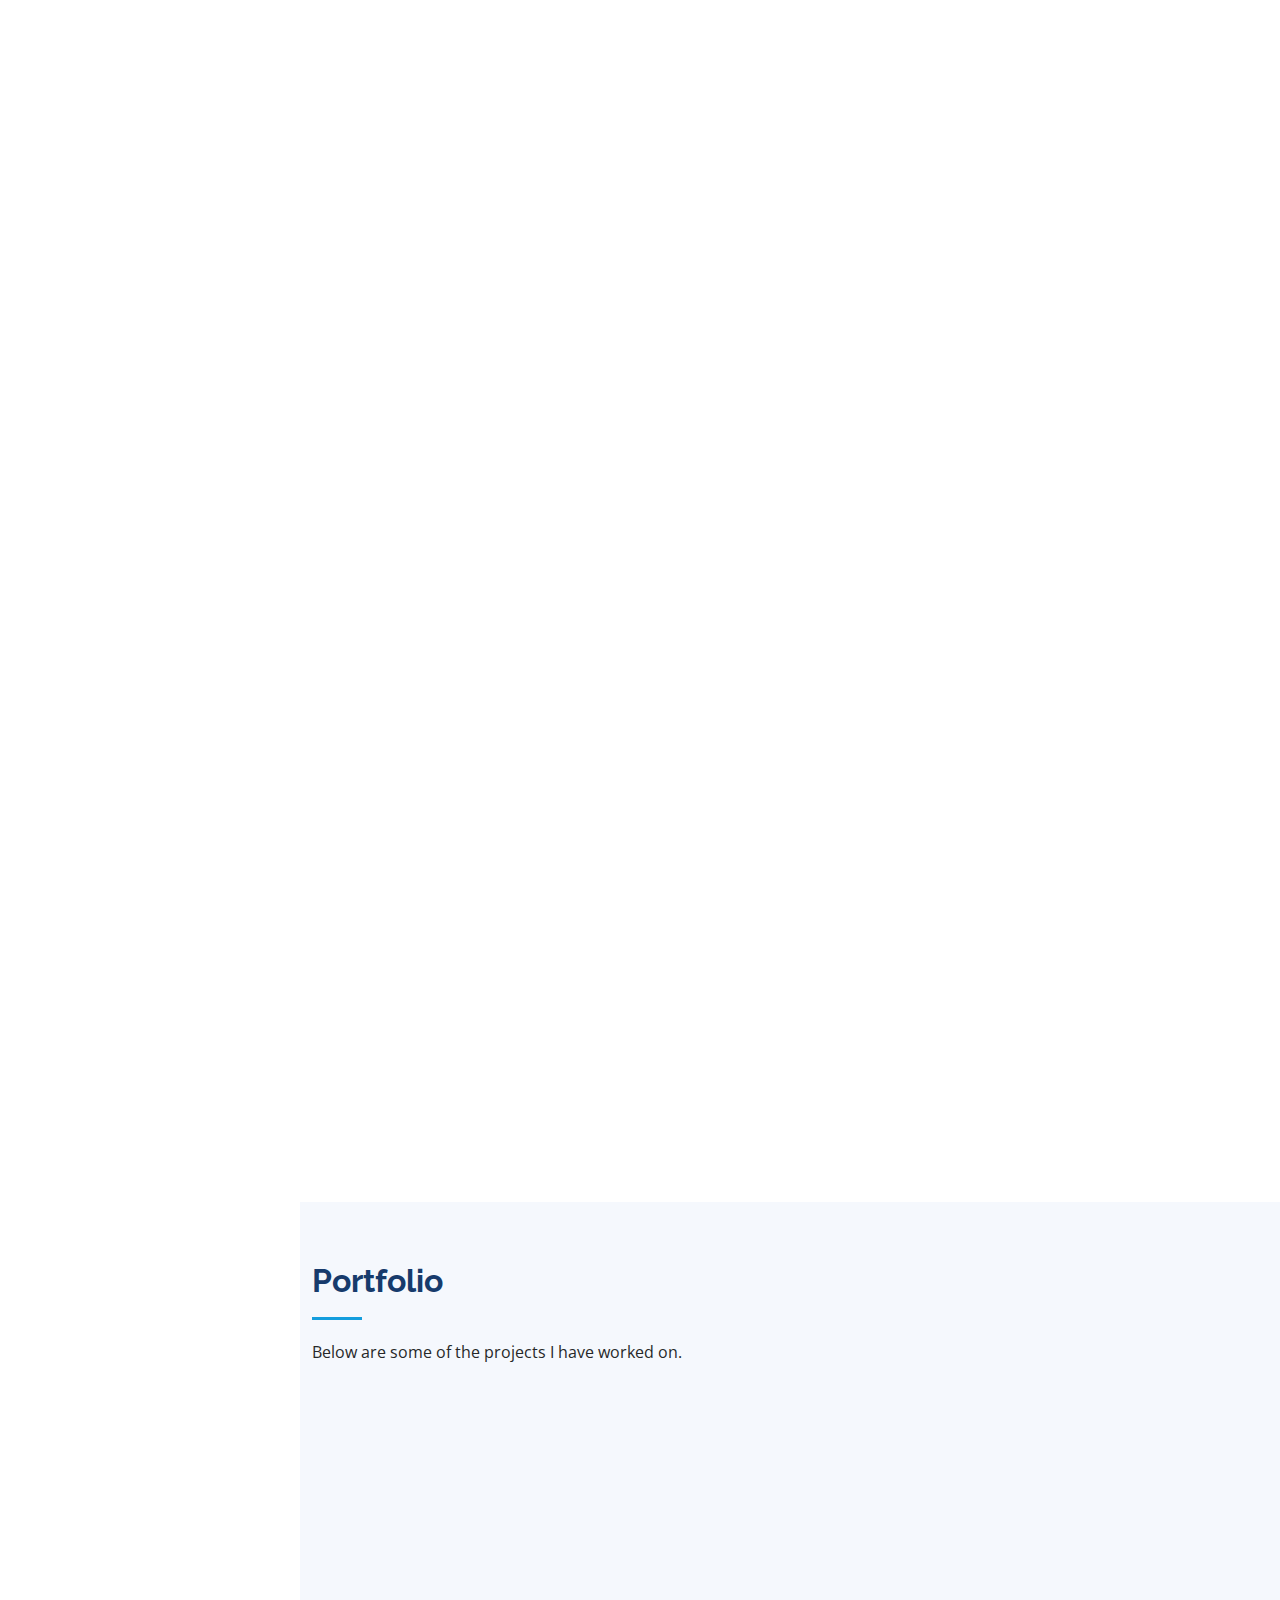
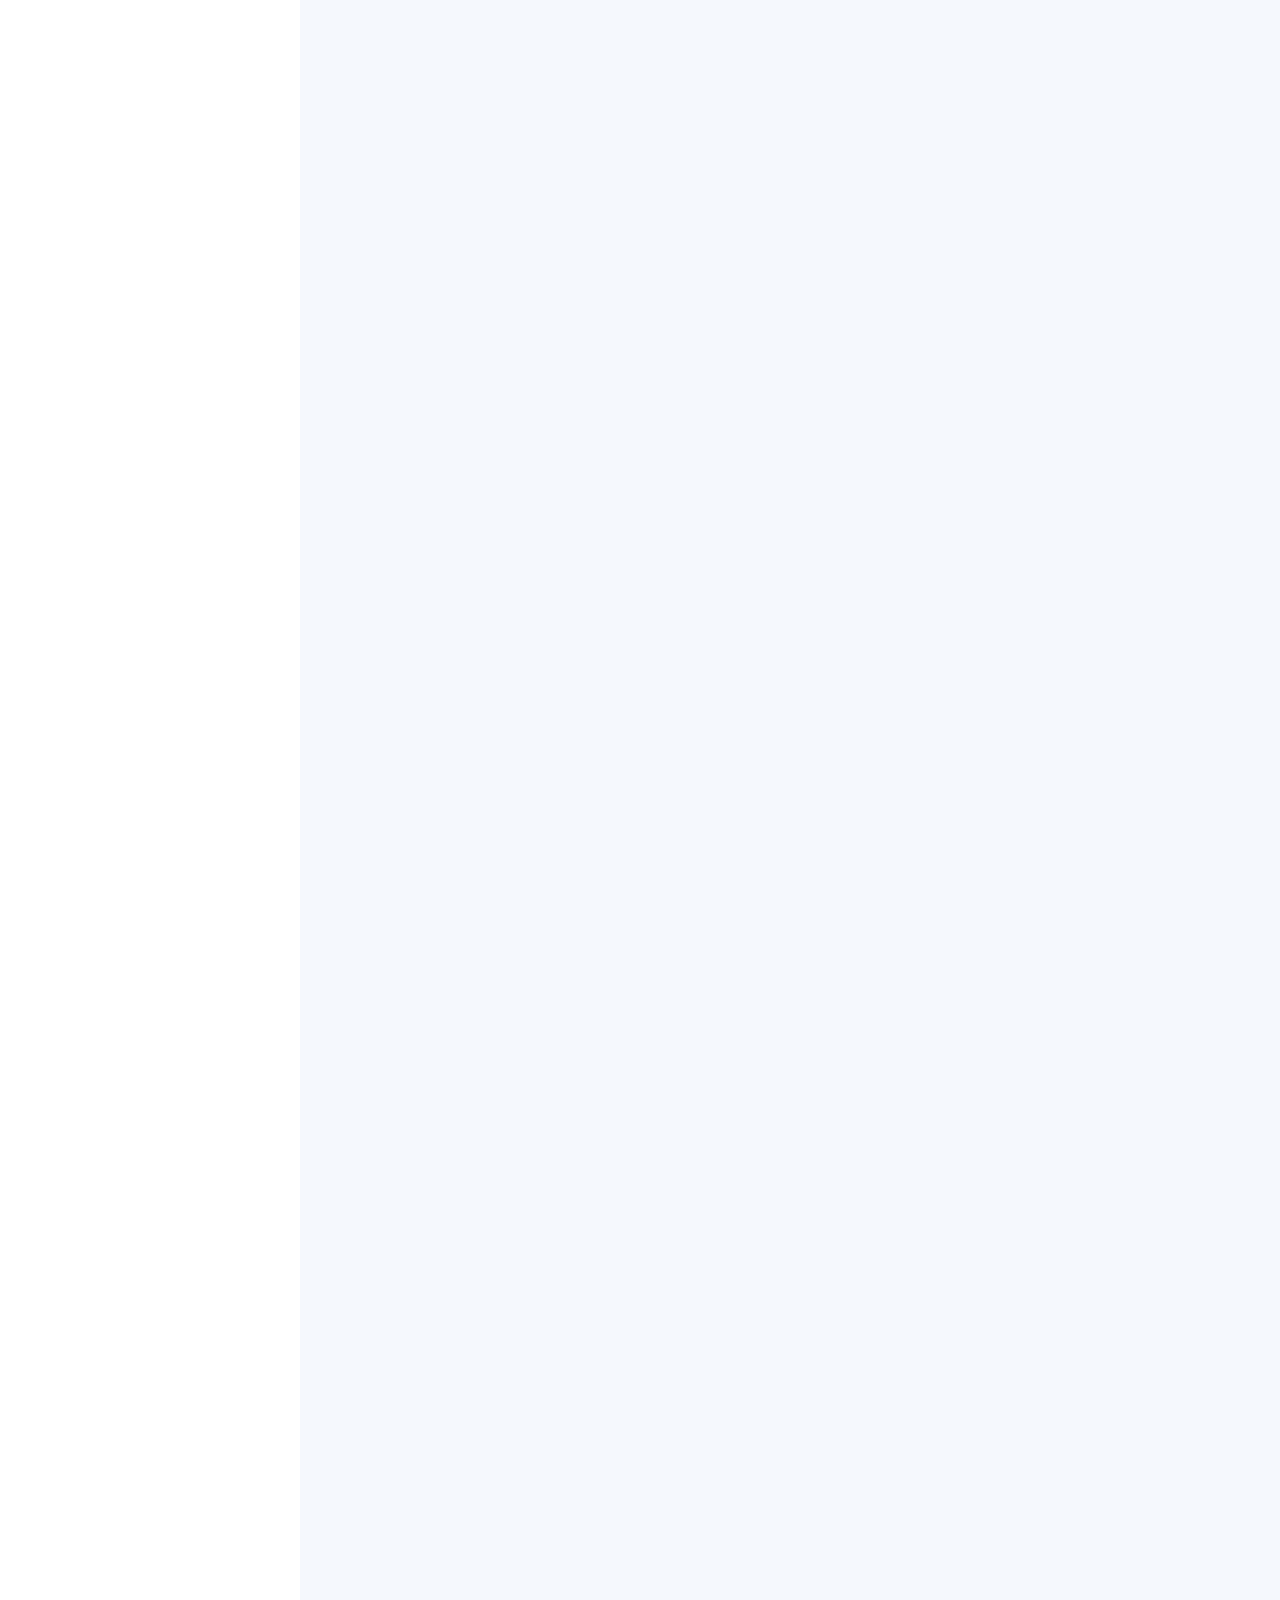
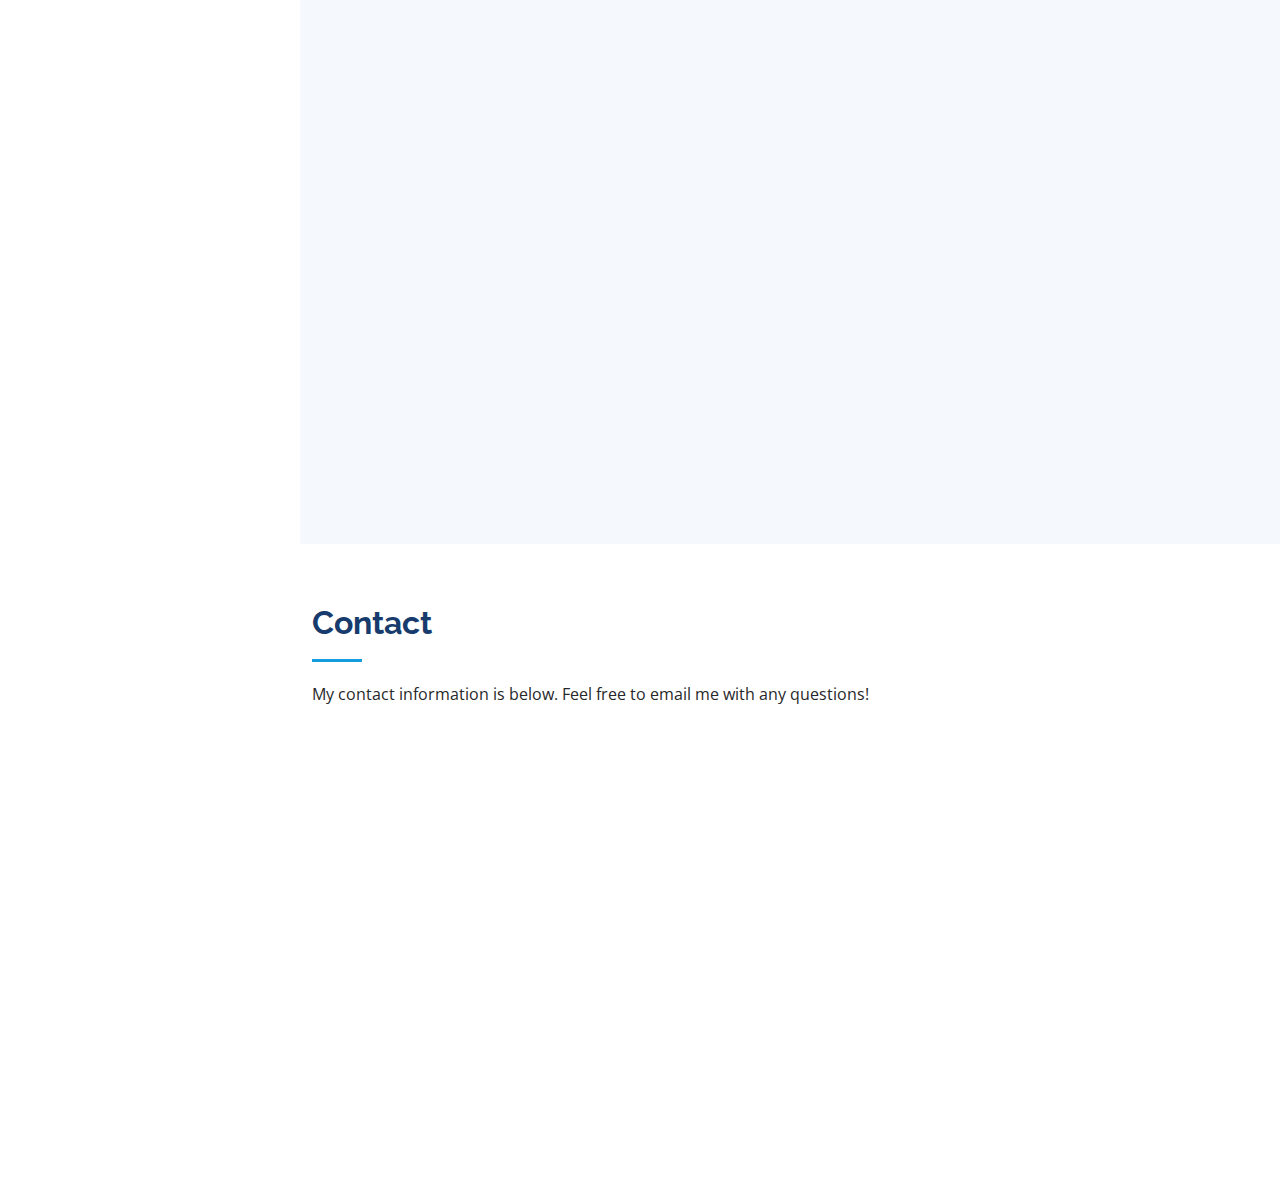
==== commit 6996ee2c: "Added internships to work experience." ====
--- a/index.html
+++ b/index.html
@@ -110,7 +110,7 @@
             <div class="row">
               <div class="col-lg-6">
                 <ul>
-                  <li><i class="bi bi-chevron-right"></i> <strong>GPA:</strong> <span>4.0</span></li>
+                  <li><i class="bi bi-chevron-right"></i> <strong>GPA:</strong> <span>3.93</span></li>
                   <li><i class="bi bi-chevron-right"></i> <strong>Phone:</strong> <span>+1 913 265 6747</span></li>
                   <li><i class="bi bi-chevron-right"></i> <strong>Hometown:</strong> <span>Shawnee KS, USA</span></li>
                 </ul>
@@ -313,9 +313,57 @@
                 <li>Utilized time management skills to allocate 15+ hours a week for practice and games on top of 40 hours of school</li>
               </ul>
             </div>
+
+            <h3 class="resume-title">Accomplishments</h3>
+            <div class="resume-item">
+              <h4>Koch Scholar </h4>
+              <h5>June 2021</h5>
+              <ul>
+                <li>One of 50 students nationwide to be accepted into the Koch Scholars Program for academic/leadership achievements</li>
+              </ul>
+            </div>
+            <div class="resume-item">
+              <h4>ACM Programming Contest </h4>
+              <h5>October 2021</h5>
+              <ul>
+                <li>Competed solo and placed 6th out of 20 teams by solving competitive programming problems in under 5 hours</li>
+              </ul>
+            </div>
+            <div class="resume-item">
+              <h4>Presidential Volunteer Service Award </h4>
+              <h5>May 2020</h5>
+              <ul>
+                <li>Was awarded the Presidential Volunteer Service Award for completing 100 service hours in a single year</li>
+              </ul>
+            </div>
           </div>
           <div class="col-lg-6" data-aos="fade-up" data-aos-delay="100">
-            <h3 class="resume-title">Professional Experience</h3>
+            <h3 class="resume-title">Relevant Experience</h3>
+            <div class="resume-item">
+              <h4>Full Stack Developer Intern</h4>
+              <h5>January 2022 - May 2022</h5>
+              <p><em>Purple Wave Auction Inc., Manhattan, KS </em></p>
+              <ul>
+                <li>Responsible for building new and improving existing web applications in our open source technology environment.</li>
+                <li>Will create and/or revise applications based of prioritized business outcomes as well as provide application technical support.</li>
+                <li>Knowledge of the following technologies is required or at a minimum expected to be obtained; Redis, RabbitMQ, ElasticSearch, Node.js, Backbone Marionette, github, MySql, Socket.io, Apache, Nginx, uWSGI, Perl and Python.</li>
+              </ul>
+            </div>
+            <div class="resume-item">
+              <h4>Site Reliability Engineer Intern Offer</h4>
+              <h5>May 2022 - Aug 2022</h5>
+              <p><em>Dairy Farmers of America, Kansas City, KS</em></p>
+              <ul>
+                <li>Implementation of automated IT systems through code, tooling, and pipelining</li>
+                <li>Coding/Scripting solutions</li>
+                <li>Converting business processes into technical workflows</li>
+                <li>Investigating modern tools for adoption through labs</li>
+                <li>Working with diverse teams to identify issues and make lives better</li>
+                <li>Improving data integrity, uptime, and resilience of IT systems and applications</li>
+              </ul>
+            </div>
+
+            <h3 class="resume-title">Work Experience</h3>
             <div class="resume-item">
               <h4>Campaign Intern</h4>
               <h5>Sep 2018 - Nov 2018</h5>
@@ -343,29 +391,6 @@
                 <li>Loaded, transported, and delivered items to 100+ clients or businesses in a safe, timely manner</li>
                 <li>Reviewed orders before and after delivery to ensure that the orders were complete, the charges were correct,
                   and the customer was satisfied</li>
-              </ul>
-            </div>
-
-            <h3 class="resume-title">Accomplishments</h3>
-            <div class="resume-item">
-              <h4>Koch Scholar </h4>
-              <h5>June 2021</h5>
-              <ul>
-                <li>One of 50 students nationwide to be accepted into the Koch Scholars Program for academic/leadership achievements</li>
-              </ul>
-            </div>
-            <div class="resume-item">
-              <h4>ACM Programming Contest </h4>
-              <h5>October 2021</h5>
-              <ul>
-                <li>Competed solo and placed 6th out of 20 teams by solving competitive programming problems in under 5 hours</li>
-              </ul>
-            </div>
-            <div class="resume-item">
-              <h4>Presidential Volunteer Service Award </h4>
-              <h5>May 2020</h5>
-              <ul>
-                <li>Was awarded the Presidential Volunteer Service Award for completing 100 service hours in a single year</li>
               </ul>
             </div>
           </div>
@@ -750,7 +775,7 @@
               </div>
 
               <!--Google Maps Embed API DON'T PUSH THIS TO GITHUB--> 
-              <iframe src="" frameborder="0" style="border:0; width: 100%; height: 290px;" allowfullscreen></iframe>
+              
             </div>
 
           </div>
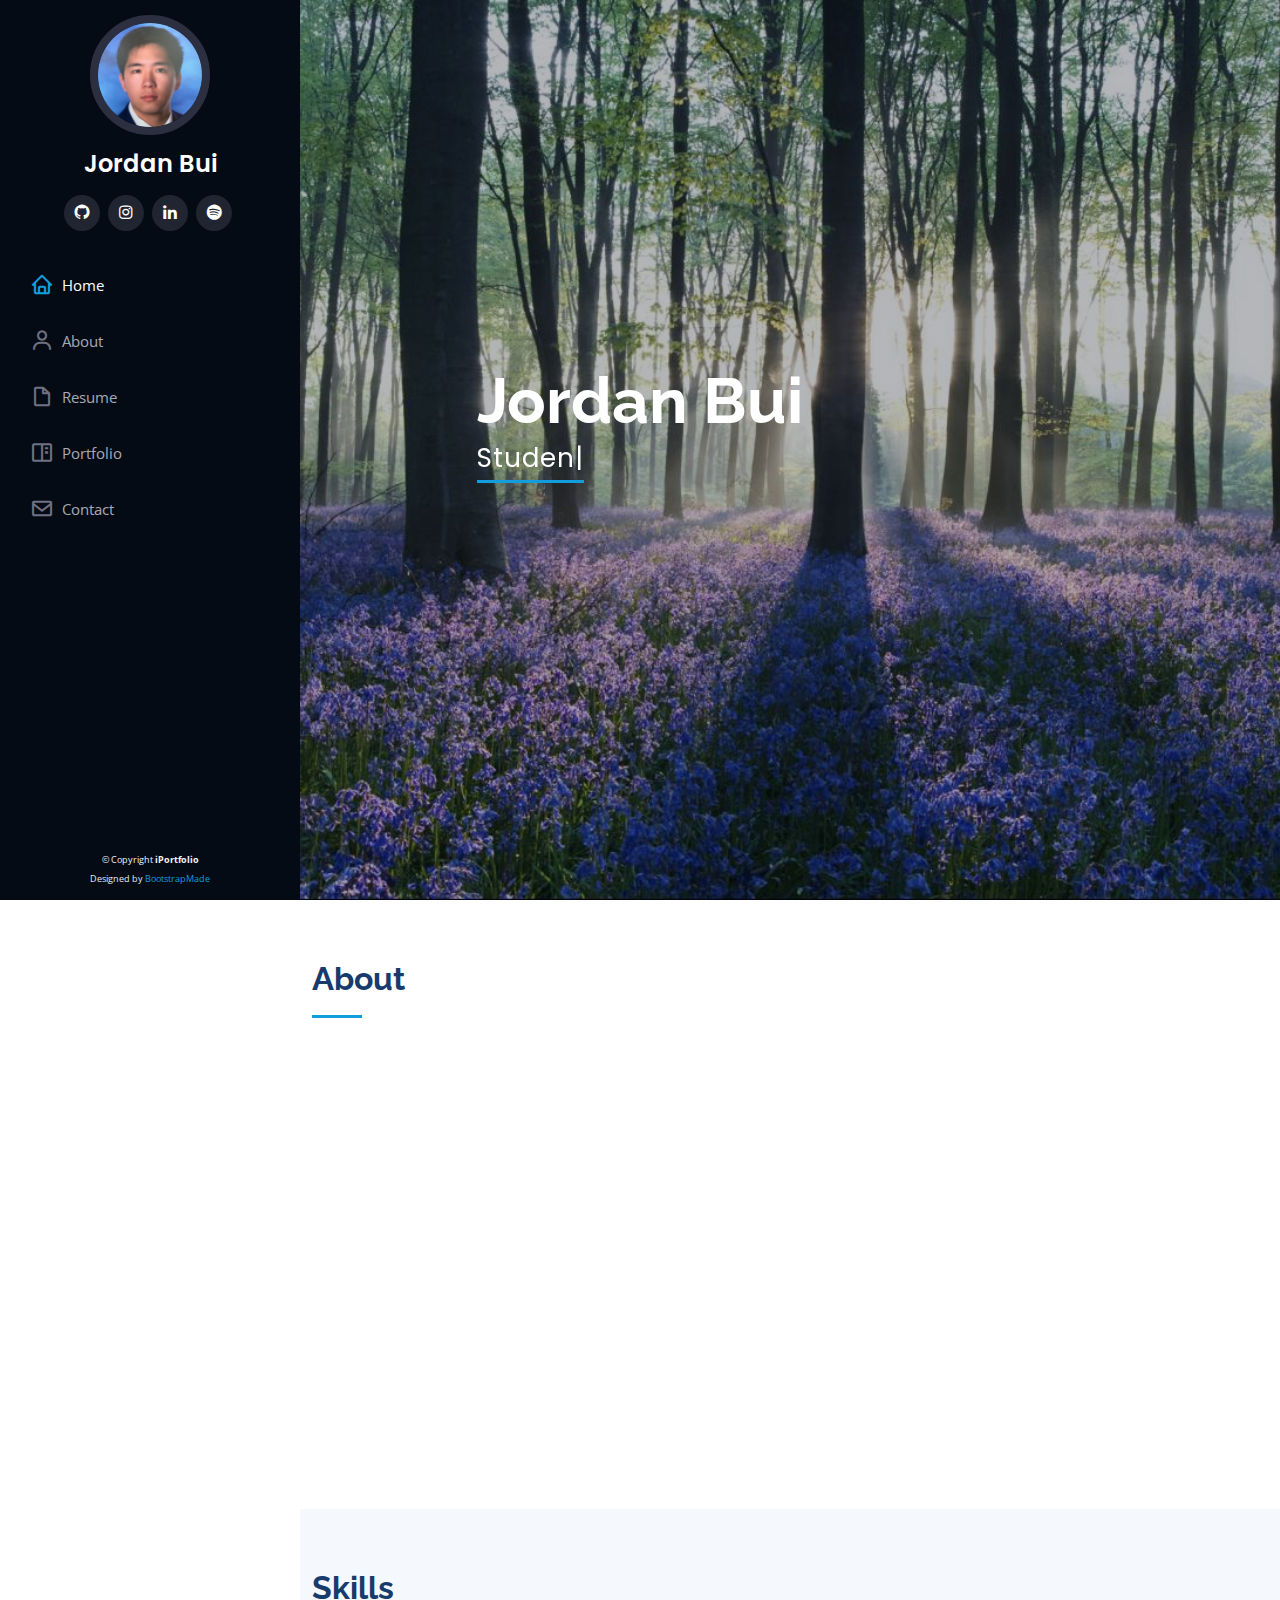
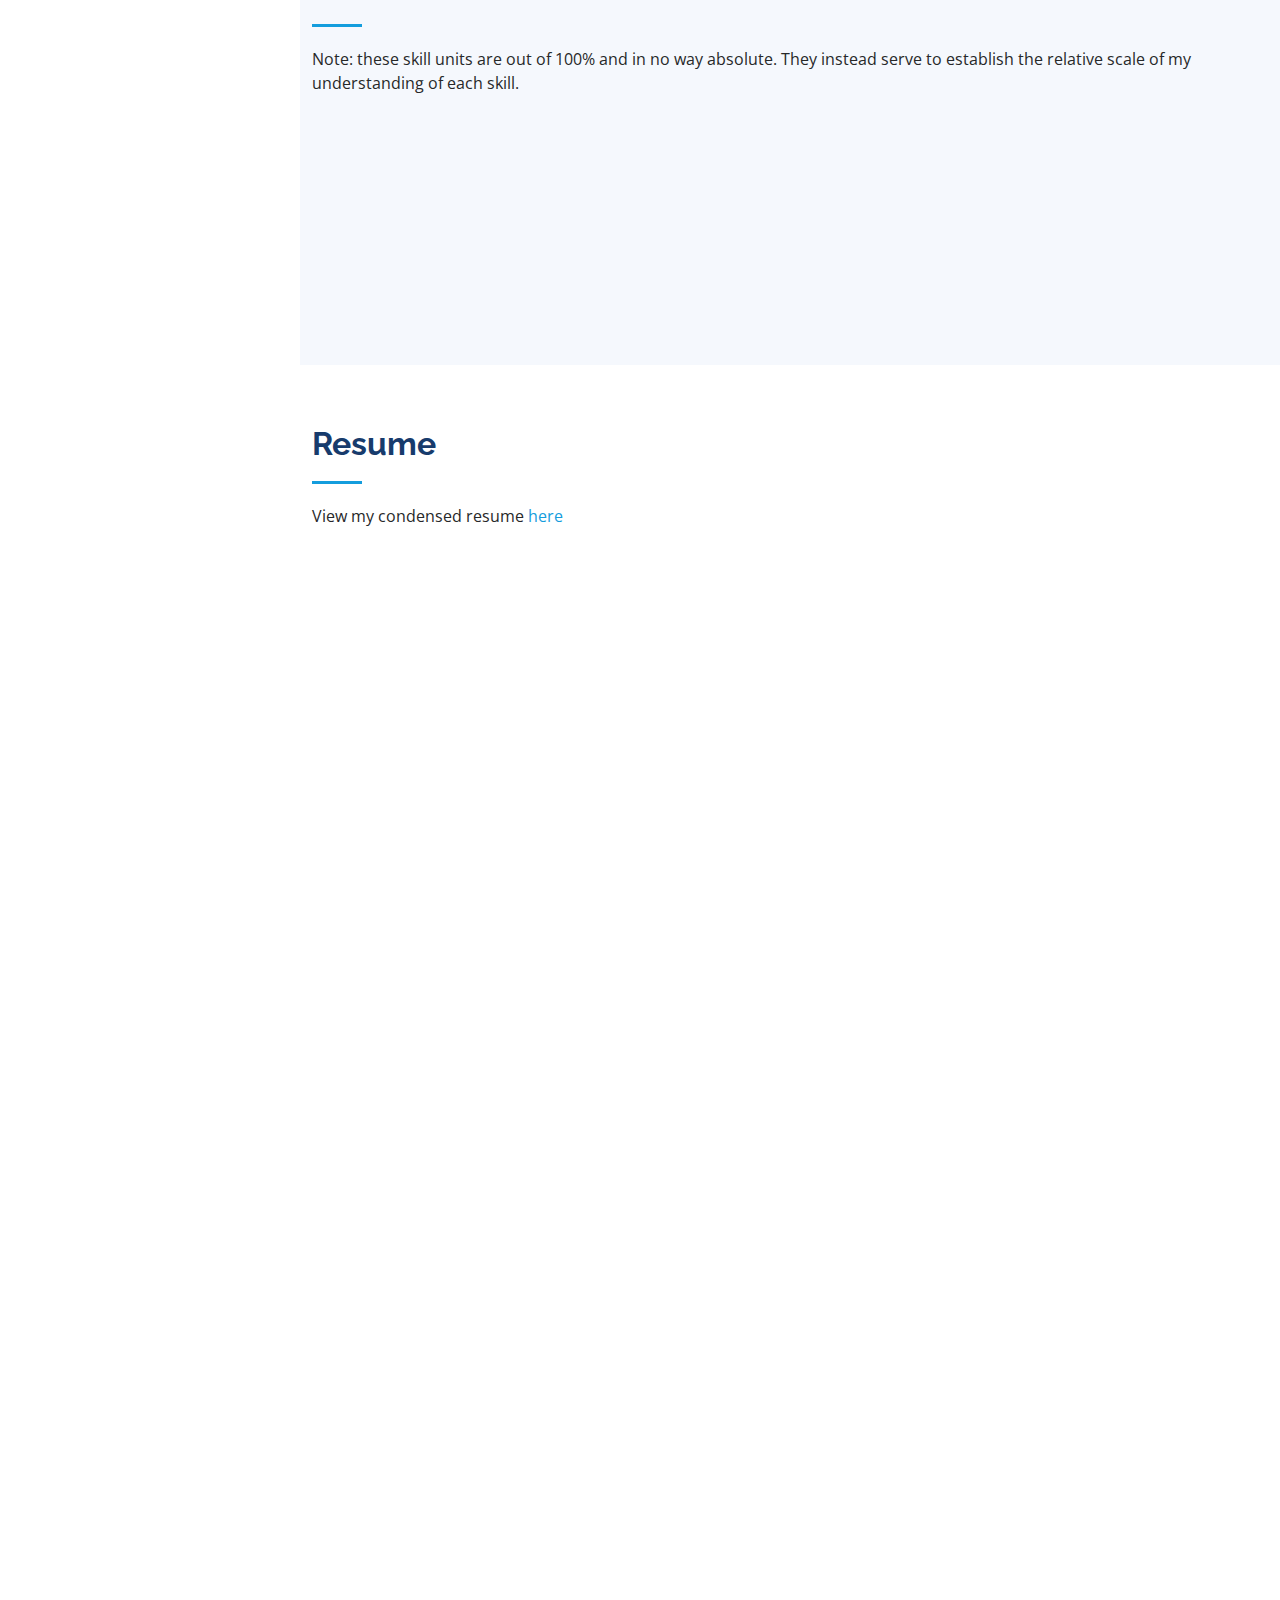
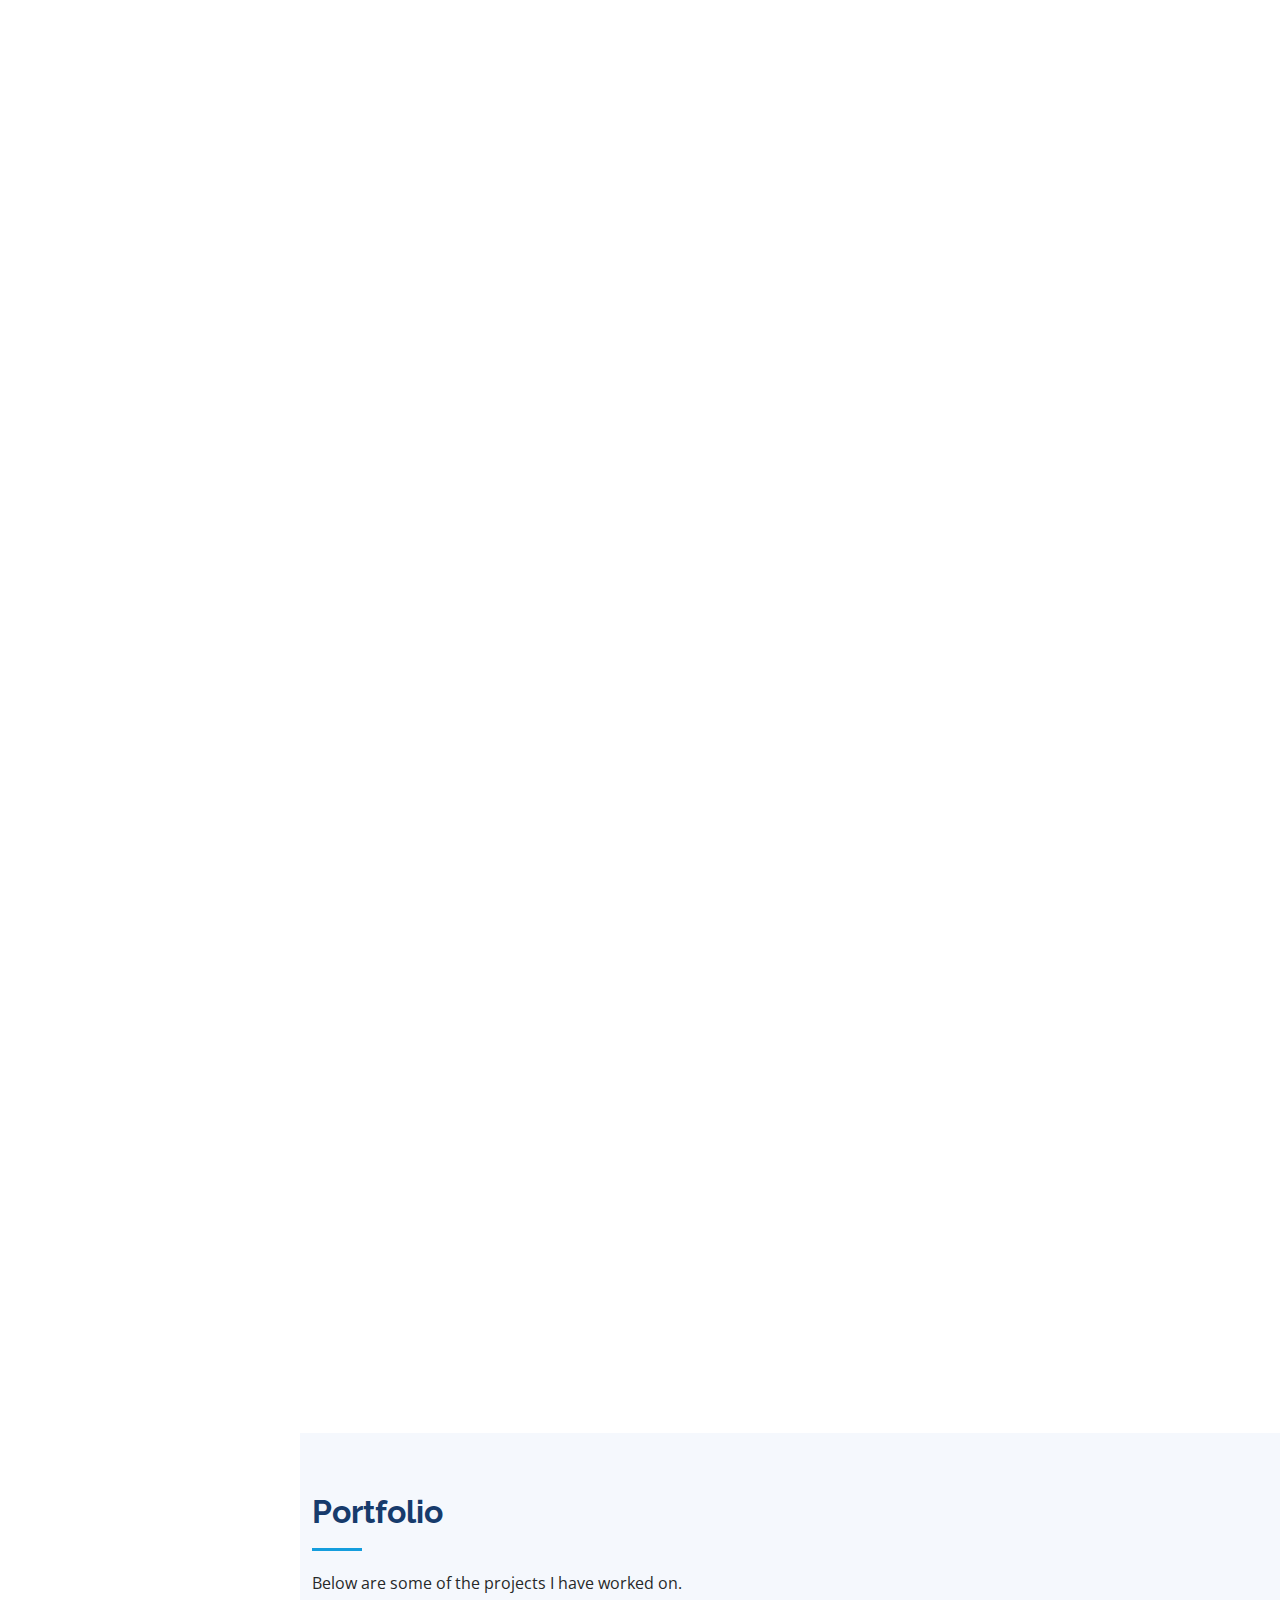
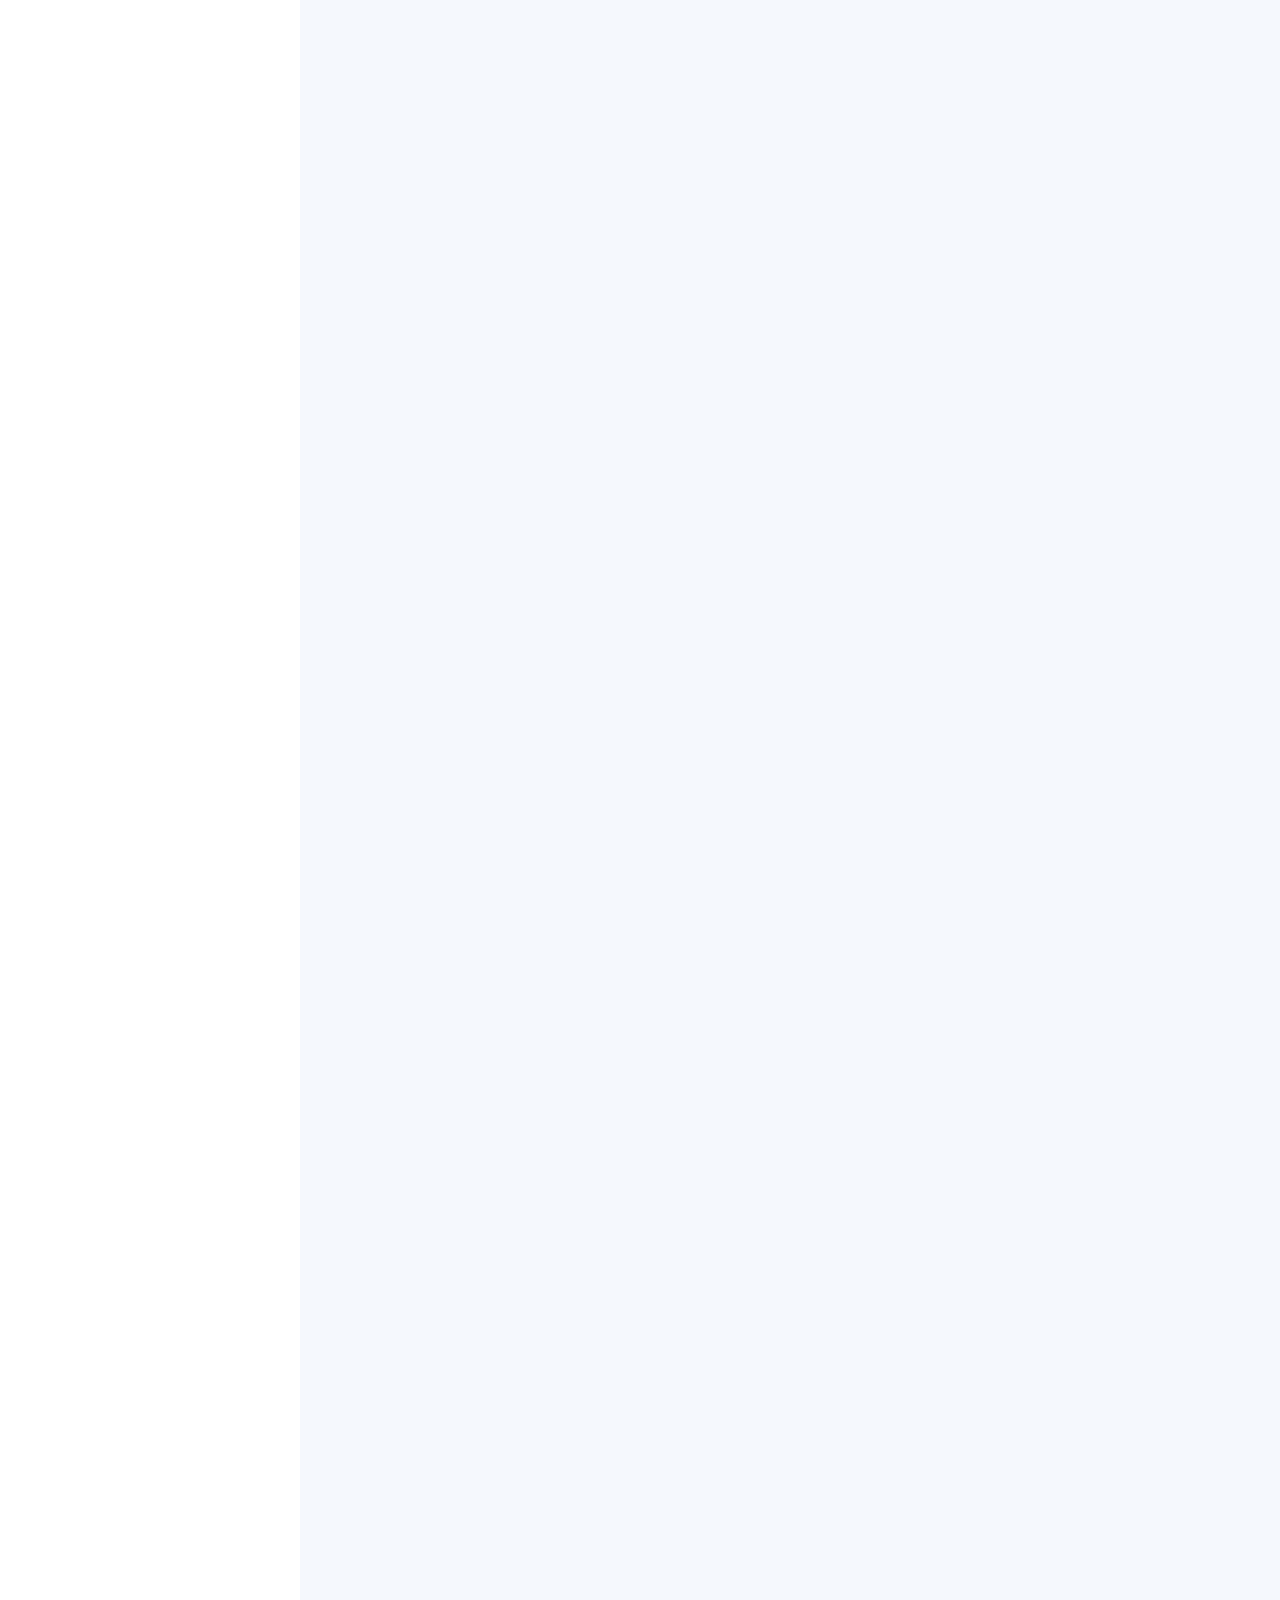
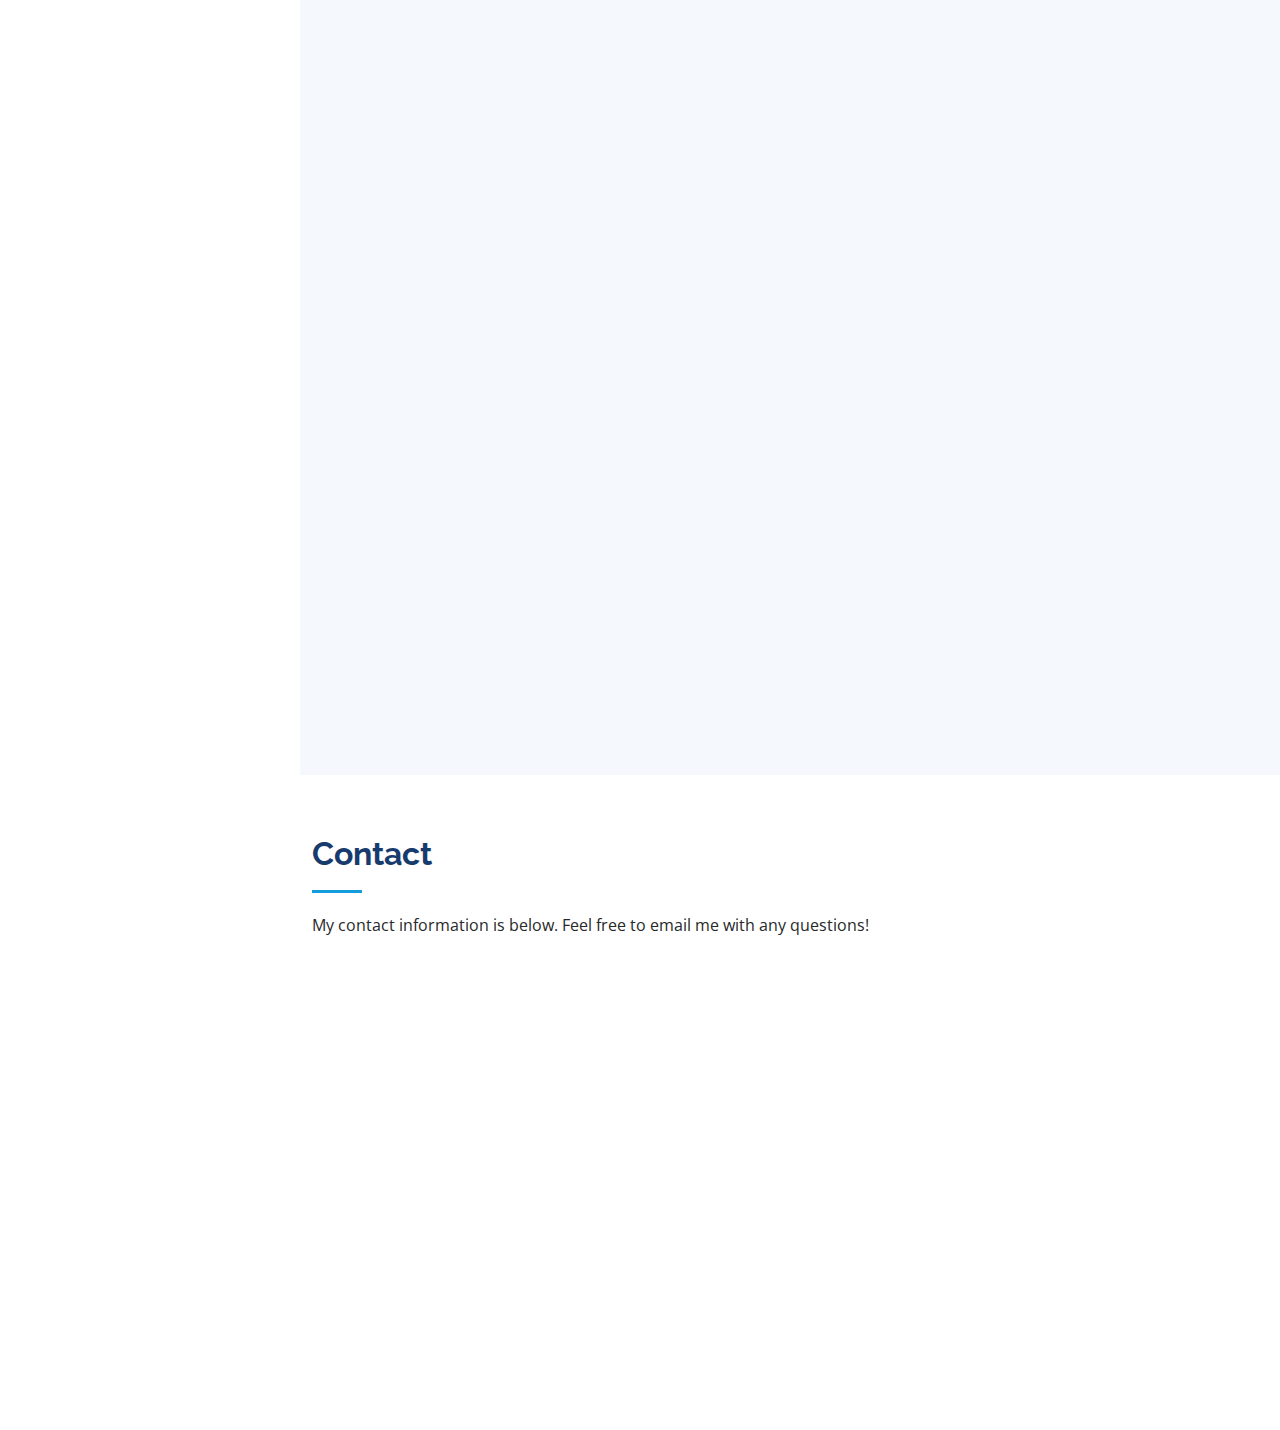
==== commit c275107c: "Updated leadership and relevent experience" ====
--- a/index.html
+++ b/index.html
@@ -110,14 +110,14 @@
             <div class="row">
               <div class="col-lg-6">
                 <ul>
-                  <li><i class="bi bi-chevron-right"></i> <strong>GPA:</strong> <span>3.93</span></li>
+                  <li><i class="bi bi-chevron-right"></i> <strong>GPA:</strong> <span>3.82</span></li>
                   <li><i class="bi bi-chevron-right"></i> <strong>Phone:</strong> <span>+1 913 265 6747</span></li>
                   <li><i class="bi bi-chevron-right"></i> <strong>Hometown:</strong> <span>Shawnee KS, USA</span></li>
                 </ul>
               </div>
               <div class="col-lg-6">
                 <ul>
-                  <li><i class="bi bi-chevron-right"></i> <strong>Age:</strong> <span>19</span></li>
+                  <li><i class="bi bi-chevron-right"></i> <strong>Age:</strong> <span>20</span></li>
                   <li><i class="bi bi-chevron-right"></i> <strong>Degree:</strong> <span>Bachelor's in Computer Science</span></li>
                   <li><i class="bi bi-chevron-right"></i> <strong>Email:</strong> <span>jbui@ksu.edu</span></li>
                 </ul>
@@ -209,34 +209,34 @@
             </div>
 
             <div class="progress">
-              <span class="skill">Python <i class="val">60%</i></span>
-              <div class="progress-bar-wrap">
-                <div class="progress-bar" role="progressbar" aria-valuenow="60" aria-valuemin="0" aria-valuemax="100"></div>
-              </div>
-            </div>
-
-          </div>
-
-          <div class="col-lg-6" data-aos="fade-up" data-aos-delay="100">
-
-            <div class="progress">
-              <span class="skill">HTML <i class="val">85%</i></span>
-              <div class="progress-bar-wrap">
-                <div class="progress-bar" role="progressbar" aria-valuenow="85" aria-valuemin="0" aria-valuemax="100"></div>
-              </div>
-            </div>
-
-            <div class="progress">
-              <span class="skill">CSS <i class="val">80%</i></span>
+              <span class="skill">Python <i class="val">80%</i></span>
               <div class="progress-bar-wrap">
                 <div class="progress-bar" role="progressbar" aria-valuenow="80" aria-valuemin="0" aria-valuemax="100"></div>
               </div>
             </div>
 
+          </div>
+
+          <div class="col-lg-6" data-aos="fade-up" data-aos-delay="100">
+
             <div class="progress">
-              <span class="skill">JavaScript <i class="val">55%</i></span>
+              <span class="skill">Git <i class="val">90%</i></span>
               <div class="progress-bar-wrap">
-                <div class="progress-bar" role="progressbar" aria-valuenow="55" aria-valuemin="0" aria-valuemax="100"></div>
+                <div class="progress-bar" role="progressbar" aria-valuenow="90" aria-valuemin="0" aria-valuemax="100"></div>
+              </div>
+            </div>
+
+            <div class="progress">
+              <span class="skill">JavaScript <i class="val">70%</i></span>
+              <div class="progress-bar-wrap">
+                <div class="progress-bar" role="progressbar" aria-valuenow="70" aria-valuemin="0" aria-valuemax="100"></div>
+              </div>
+            </div>
+
+            <div class="progress">
+              <span class="skill">React <i class="val">65%</i></span>
+              <div class="progress-bar-wrap">
+                <div class="progress-bar" role="progressbar" aria-valuenow="65" aria-valuemin="0" aria-valuemax="100"></div>
               </div>
             </div>
 
@@ -254,7 +254,7 @@
 
         <div class="section-title">
           <h2>Resume</h2>
-          <p>Information about myself. View my resume <a href="resume-page.html">here</a> </p>
+          <p>View my condensed resume <a href="resume-page.html">here</a> </p>
         </div>
 
         <div class="row">
@@ -275,9 +275,8 @@
               <h4>Bachelor of Science in Computer Science</h4>
               <h5>2020 - 2024</h5>
               <p><em>Kansas State University, Manhattan KS</em></p>
-              <p>Relevant Coursework: Data and Program Structures, Logical Foundations of Programming, Intro to Computing
-                Science, Programming Fundamentals, Intro to Computer Engineering, Object-Oriented Design, Implementation, and
-                Testing, C/C++ Language Laboratory, Computer Architecture and Operations
+              <p>Relevant Coursework: Data and Program Structures, Logical Foundations of Programming, Object-Oriented Design, Implementation, and
+                Testing, C/C++ Language Laboratory, Computer Architecture and Operations, Software Architecture and Design, Database System Concepts, Discrete Math
                 </p>
             </div>
             <div class="resume-item">
@@ -289,6 +288,24 @@
 
             <h3 class="resume-title">Leadership Experience</h3>
             <div class="resume-item">
+              <h4>President of Society of Asian Scientists and Engineers </h4>
+              <h5>May 2022 - Present</h5>
+              <p><em>Kansas State University, Manhattan, KS </em></p>
+              <ul>
+                <li>Organized the first in person regional conference SASE has held in over three years</li>
+                  <li>Governed the executive team biweekly to facilitate productive meetings to reach our annual goals</li>
+                  <li>Acted as an interim treasurer and budgeted for the club events during the school year</li>
+              </ul>
+            </div>
+            <div class="resume-item">
+              <h4>Vice Chair of Web Development Club  </h4>
+              <h5>Dec 2021 - Present</h5>
+              <p><em>Kansas State University, Manhattan, KS </em></p>
+              <ul>
+                <li>Assisted with organizing weekly meetings and deciding what subjects to discuss and or teach</li>
+              </ul>
+            </div>
+            <div class="resume-item">
               <h4>Co-Founder of Investment Club </h4>
               <h5>Aug 2019 - May 2020</h5>
               <p><em>Saint Thomas Aquinas High School, Overland Park, KS </em></p>
@@ -313,53 +330,31 @@
                 <li>Utilized time management skills to allocate 15+ hours a week for practice and games on top of 40 hours of school</li>
               </ul>
             </div>
-
-            <h3 class="resume-title">Accomplishments</h3>
-            <div class="resume-item">
-              <h4>Koch Scholar </h4>
-              <h5>June 2021</h5>
-              <ul>
-                <li>One of 50 students nationwide to be accepted into the Koch Scholars Program for academic/leadership achievements</li>
-              </ul>
-            </div>
-            <div class="resume-item">
-              <h4>ACM Programming Contest </h4>
-              <h5>October 2021</h5>
-              <ul>
-                <li>Competed solo and placed 6th out of 20 teams by solving competitive programming problems in under 5 hours</li>
-              </ul>
-            </div>
-            <div class="resume-item">
-              <h4>Presidential Volunteer Service Award </h4>
-              <h5>May 2020</h5>
-              <ul>
-                <li>Was awarded the Presidential Volunteer Service Award for completing 100 service hours in a single year</li>
-              </ul>
-            </div>
           </div>
           <div class="col-lg-6" data-aos="fade-up" data-aos-delay="100">
             <h3 class="resume-title">Relevant Experience</h3>
+
+            <div class="resume-item">
+              <h4>Software Engineer Intern</h4>
+              <h5>May 2022 - Present</h5>
+              <p><em>SE2 LLC, Topeka, KS</em></p>
+              <ul>
+                <li>Tools/Languages/Frameworks Used: Python, C#, .NET, SQL, AWS, Docker, Postman, Azure DevOps</li>
+                <li>Collaborated with global teams to produce automation anywhere software removing manual high-volume activities</li>
+                <li>Performed code reviews to polish code before pushing to production</li>
+              </ul>
+            </div>
+
             <div class="resume-item">
               <h4>Full Stack Developer Intern</h4>
               <h5>January 2022 - May 2022</h5>
               <p><em>Purple Wave Auction Inc., Manhattan, KS </em></p>
               <ul>
-                <li>Responsible for building new and improving existing web applications in our open source technology environment.</li>
-                <li>Will create and/or revise applications based of prioritized business outcomes as well as provide application technical support.</li>
-                <li>Knowledge of the following technologies is required or at a minimum expected to be obtained; Redis, RabbitMQ, ElasticSearch, Node.js, Backbone Marionette, github, MySql, Socket.io, Apache, Nginx, uWSGI, Perl and Python.</li>
-              </ul>
-            </div>
-            <div class="resume-item">
-              <h4>Site Reliability Engineer Intern Offer</h4>
-              <h5>May 2022 - Aug 2022</h5>
-              <p><em>Dairy Farmers of America, Kansas City, KS</em></p>
-              <ul>
-                <li>Implementation of automated IT systems through code, tooling, and pipelining</li>
-                <li>Coding/Scripting solutions</li>
-                <li>Converting business processes into technical workflows</li>
-                <li>Investigating modern tools for adoption through labs</li>
-                <li>Working with diverse teams to identify issues and make lives better</li>
-                <li>Improving data integrity, uptime, and resilience of IT systems and applications</li>
+                <li>Tools/Languages/Frameworks Used: AWS, React, NGINX, Postman, JavaScript, Linux, RabbitMQ, Jira, Git, MySQL, ElasticSearch, Node.js</li>
+                <li>Created and revised applications used by 350k+ registered customers and 80+ internal customers</li>
+                <li>Developed applications using test driven development to create structurally sound software that made it to production</li>
+                <li>Assisted in creating a testing culture for all teams by starting a biweekly luncheon to discuss benefits of TDD</li>
+                <li>Authored detailed onboarding documents that help newly hired interns adjust to their teams</li>
               </ul>
             </div>
 
@@ -391,6 +386,29 @@
                 <li>Loaded, transported, and delivered items to 100+ clients or businesses in a safe, timely manner</li>
                 <li>Reviewed orders before and after delivery to ensure that the orders were complete, the charges were correct,
                   and the customer was satisfied</li>
+              </ul>
+            </div>
+
+            <h3 class="resume-title">Accomplishments</h3>
+            <div class="resume-item">
+              <h4>Koch Scholar </h4>
+              <h5>June 2021</h5>
+              <ul>
+                <li>One of 50 students nationwide to be accepted into the Koch Scholars Program for academic/leadership achievements</li>
+              </ul>
+            </div>
+            <div class="resume-item">
+              <h4>ACM Programming Contest </h4>
+              <h5>October 2021</h5>
+              <ul>
+                <li>Competed solo and placed 6th out of 20 teams by solving competitive programming problems in under 5 hours</li>
+              </ul>
+            </div>
+            <div class="resume-item">
+              <h4>Presidential Volunteer Service Award </h4>
+              <h5>May 2020</h5>
+              <ul>
+                <li>Was awarded the Presidential Volunteer Service Award for completing 100 service hours in a single year</li>
               </ul>
             </div>
           </div>
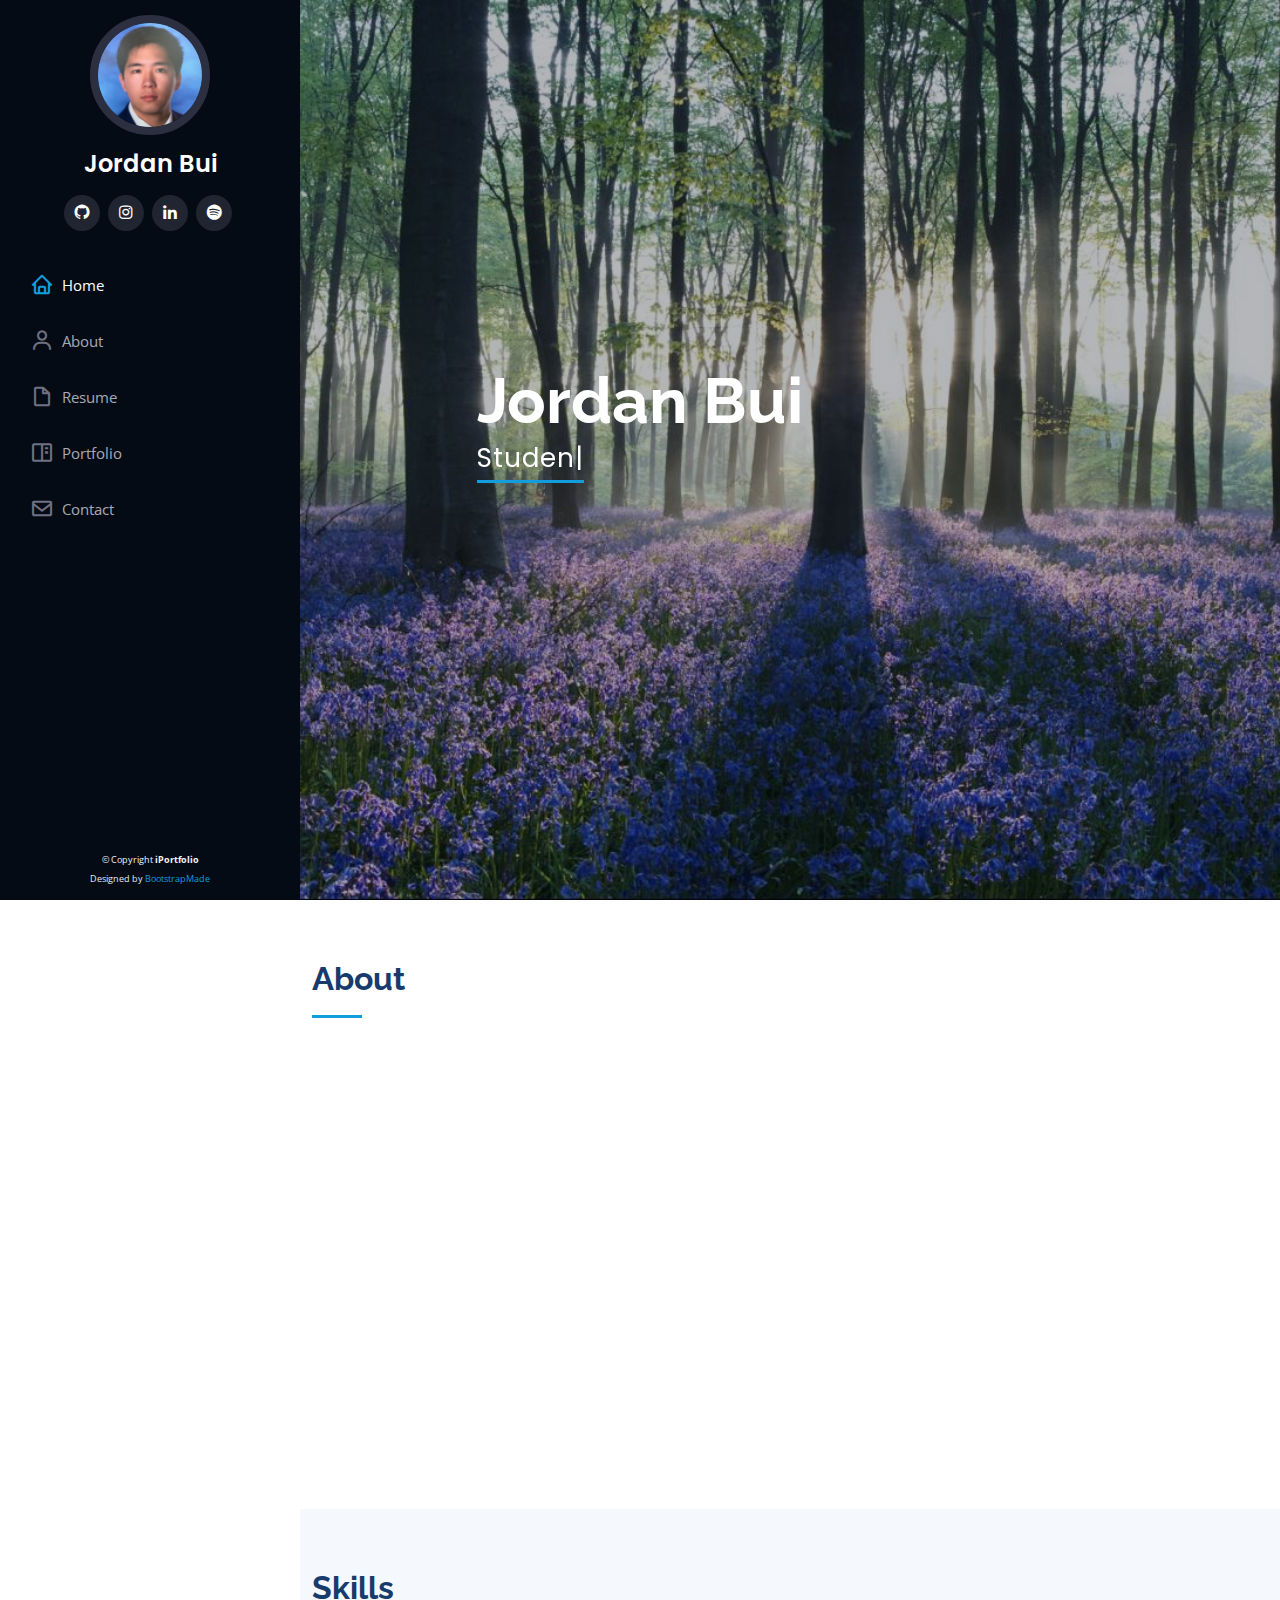
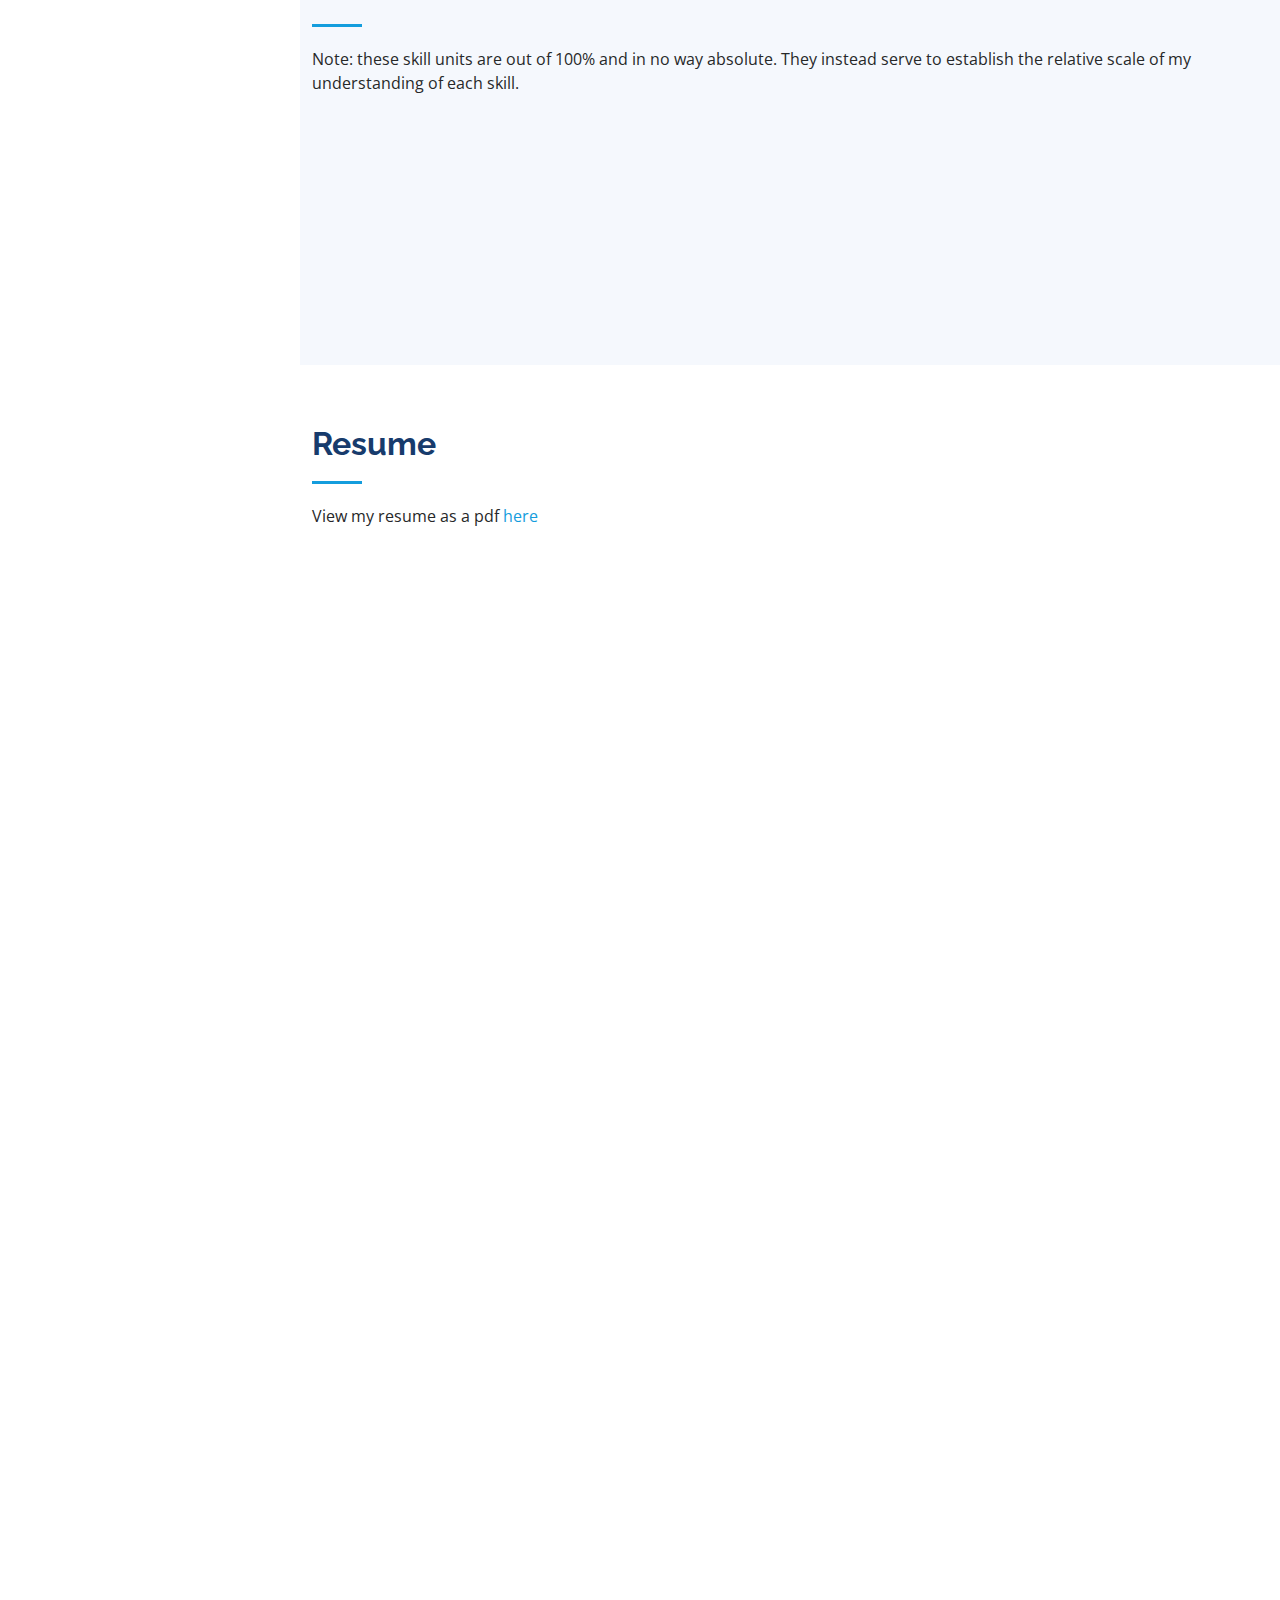
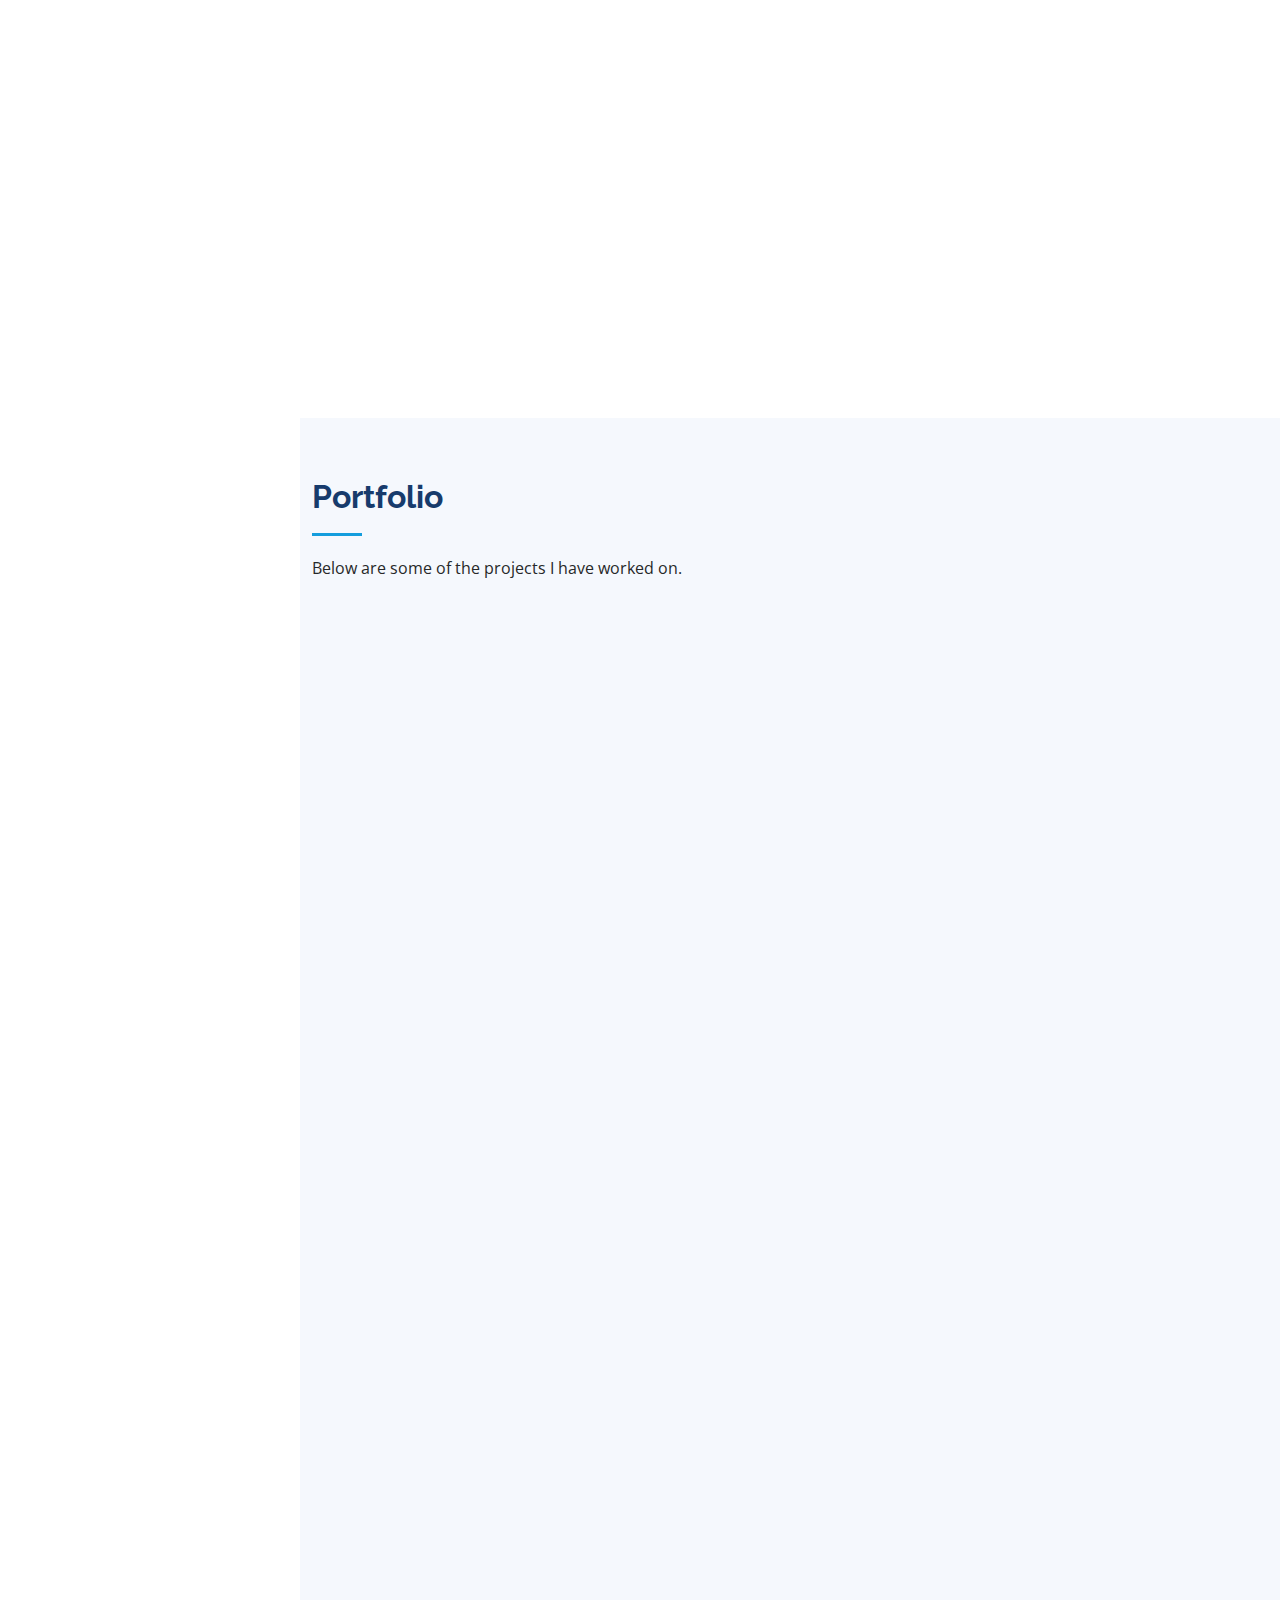
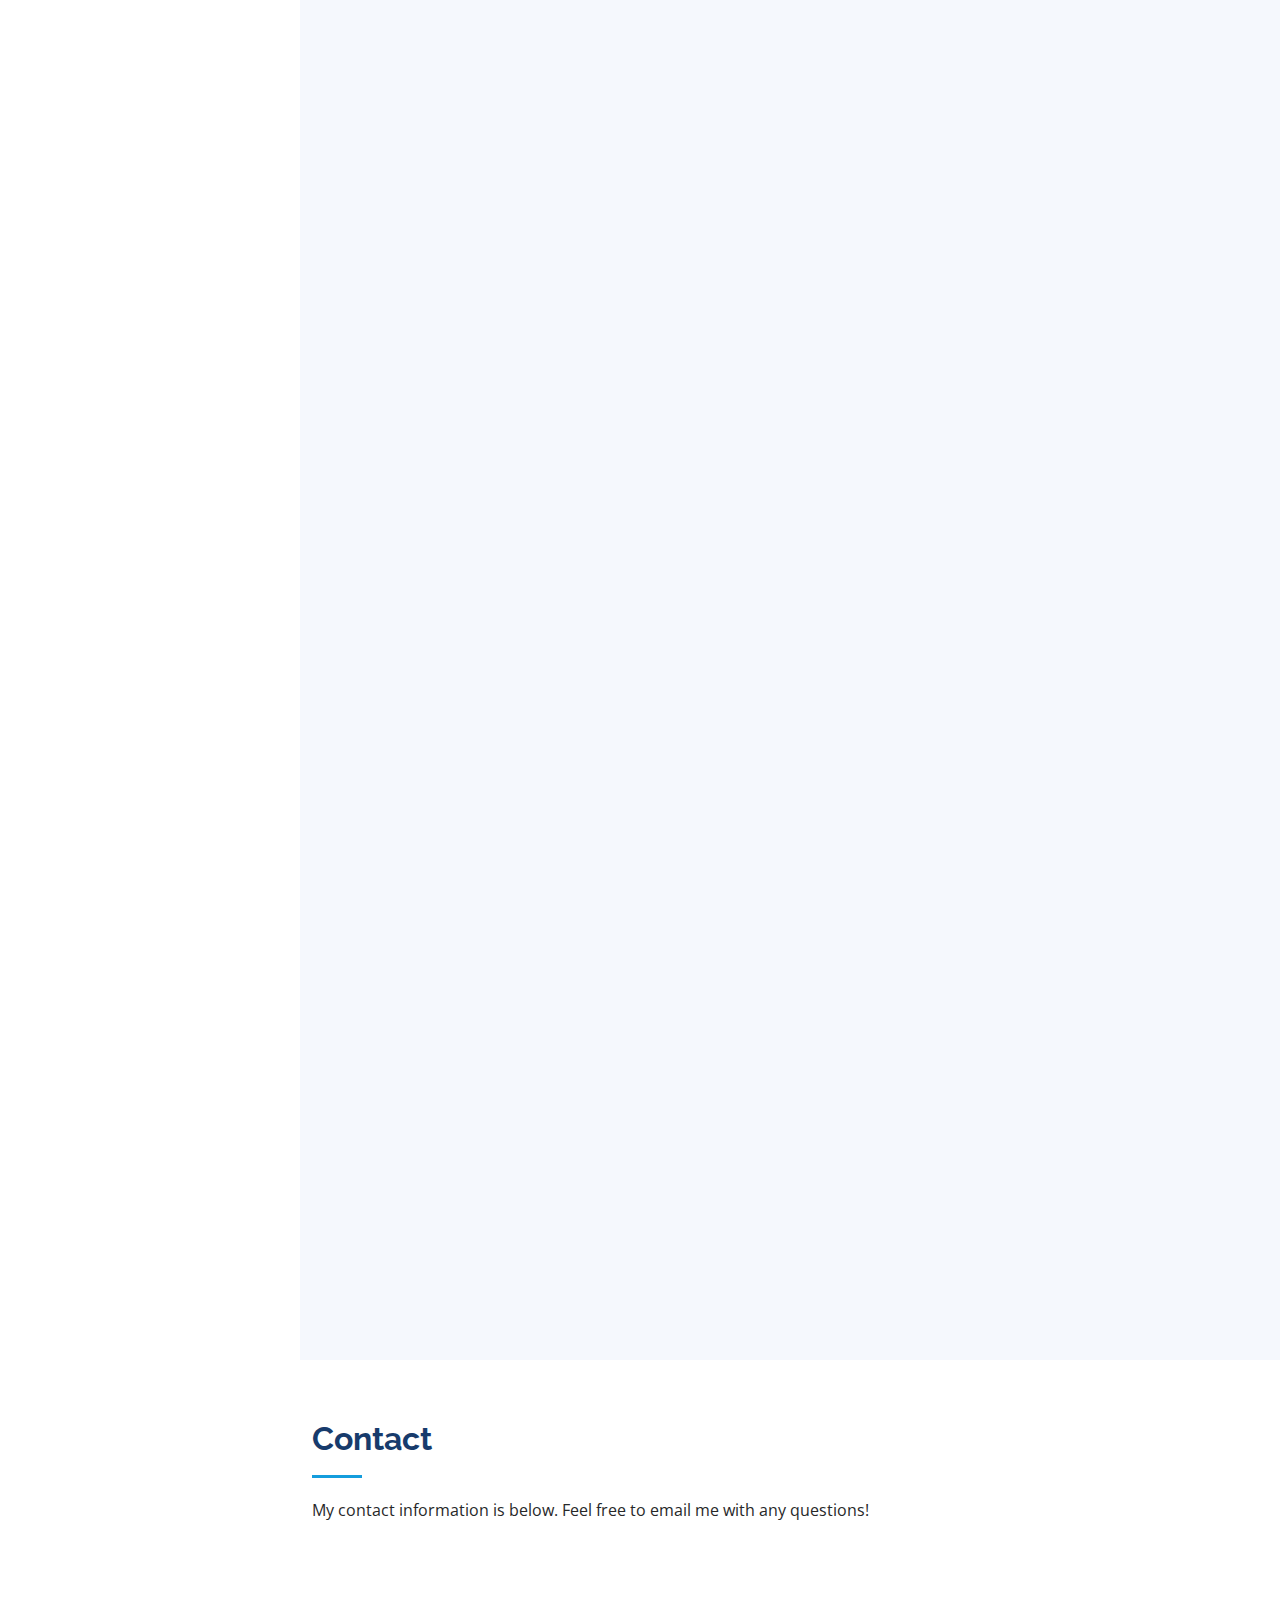
==== commit bbba2b40: "Update the website with relevant information" ====
--- a/index.html
+++ b/index.html
@@ -82,7 +82,7 @@
   <section id="hero" class="d-flex flex-column justify-content-center align-items-center">
     <div class="hero-container" data-aos="fade-in">
       <h1>Jordan Bui</h1>
-      <p> <span class="typed" data-typed-items="Student, Developer, Aspiring Software Engineer"></span></p>
+      <p> <span class="typed" data-typed-items="Student, Developer, Software Engineer"></span></p>
     </div>
   </section><!-- End Hero -->
 
@@ -105,19 +105,19 @@
             <h3>Student at Kansas State University.</h3>
             <p class="fst-italic">
               My name is Jordan Bui and I am currently in my second year at Kansas State University. I am majoring in Computer science and
-              I am looking for a software engineering internship for the summer of 2022.
+              I am looking for a new graduate software engineering role to start in 2024
             </p>
             <div class="row">
               <div class="col-lg-6">
                 <ul>
-                  <li><i class="bi bi-chevron-right"></i> <strong>GPA:</strong> <span>3.82</span></li>
+                  <li><i class="bi bi-chevron-right"></i> <strong>GPA:</strong> <span>3.65</span></li>
                   <li><i class="bi bi-chevron-right"></i> <strong>Phone:</strong> <span>+1 913 265 6747</span></li>
                   <li><i class="bi bi-chevron-right"></i> <strong>Hometown:</strong> <span>Shawnee KS, USA</span></li>
                 </ul>
               </div>
               <div class="col-lg-6">
                 <ul>
-                  <li><i class="bi bi-chevron-right"></i> <strong>Age:</strong> <span>20</span></li>
+                  <li><i class="bi bi-chevron-right"></i> <strong>Age:</strong> <span>21</span></li>
                   <li><i class="bi bi-chevron-right"></i> <strong>Degree:</strong> <span>Bachelor's in Computer Science</span></li>
                   <li><i class="bi bi-chevron-right"></i> <strong>Email:</strong> <span>jbui@ksu.edu</span></li>
                 </ul>
@@ -209,9 +209,9 @@
             </div>
 
             <div class="progress">
-              <span class="skill">Python <i class="val">80%</i></span>
+              <span class="skill">Python <i class="val">90%</i></span>
               <div class="progress-bar-wrap">
-                <div class="progress-bar" role="progressbar" aria-valuenow="80" aria-valuemin="0" aria-valuemax="100"></div>
+                <div class="progress-bar" role="progressbar" aria-valuenow="90" aria-valuemin="0" aria-valuemax="100"></div>
               </div>
             </div>
 
@@ -227,16 +227,16 @@
             </div>
 
             <div class="progress">
-              <span class="skill">JavaScript <i class="val">70%</i></span>
+              <span class="skill">JavaScript <i class="val">75%</i></span>
+              <div class="progress-bar-wrap">
+                <div class="progress-bar" role="progressbar" aria-valuenow="75" aria-valuemin="0" aria-valuemax="100"></div>
+              </div>
+            </div>
+
+            <div class="progress">
+              <span class="skill">Rust <i class="val">70%</i></span>
               <div class="progress-bar-wrap">
                 <div class="progress-bar" role="progressbar" aria-valuenow="70" aria-valuemin="0" aria-valuemax="100"></div>
-              </div>
-            </div>
-
-            <div class="progress">
-              <span class="skill">React <i class="val">65%</i></span>
-              <div class="progress-bar-wrap">
-                <div class="progress-bar" role="progressbar" aria-valuenow="65" aria-valuemin="0" aria-valuemax="100"></div>
               </div>
             </div>
 
@@ -254,15 +254,15 @@
 
         <div class="section-title">
           <h2>Resume</h2>
-          <p>View my condensed resume <a href="resume-page.html">here</a> </p>
+          <p>View my resume as a pdf <a href="resume-page.html">here</a> </p>
         </div>
 
         <div class="row">
           <div class="col-lg-6" data-aos="fade-up">
-            <h3 class="resume-title">Sumary</h3>
+            <h3 class="resume-title">Summary</h3>
             <div class="resume-item pb-0">
               <h4>Jordan Bui</h4>
-              <p><em>Sophomore passionate about software engineering. I am looking to obtain an internship where I can apply my knowledge and receive hands-on experience.</em></p>
+              <p><em>Senior passionate about software engineering. I am looking to obtain a full time software engineering role.</em></p>
               <ul>
                 <li>Manhattan KS, 66502</li>
                 <li>(913) 265-6747</li>
@@ -306,6 +306,15 @@
               </ul>
             </div>
             <div class="resume-item">
+              <h4>Captain of Rocket League eSports Team  </h4>
+              <h5>Jan 2022 - Present</h5>
+              <p><em>Kansas State University, Manhattan, KS </em></p>
+              <ul>
+                <li>Led team to a first place finish in the AVGL Collegiate Rocket League Spring 2022 playoffs</li>
+                <li>Coordinated game schedules every week against other universities in our division</li>
+              </ul>
+            </div>
+            <div class="resume-item">
               <h4>Co-Founder of Investment Club </h4>
               <h5>Aug 2019 - May 2020</h5>
               <p><em>Saint Thomas Aquinas High School, Overland Park, KS </em></p>
@@ -333,15 +342,28 @@
           </div>
           <div class="col-lg-6" data-aos="fade-up" data-aos-delay="100">
             <h3 class="resume-title">Relevant Experience</h3>
+            <div class="resume-item">
+              <h4>Software Development Engineer Intern</h4>
+              <h5>May 2023 - Aug 2023</h5>
+              <p><em>Amazon, Irvine, CA</em></p>
+              <ul>
+                <li>Tools/Languages/Frameworks Used: Rust, Lambda, API Gateway, S3, Typescript, HTML</li>
+                <li>Spearheaded a high-impact project to enhance shopping experiences by refreshing dynamic content on cached pages</li>
+                <li>Conducted performance analysis by comparing client-side vs server-side product data retrieval methods</li>
+                <li>Worked closely with senior engineers to write maintainable code following Amazon's standards and best practices</li>
+                <li>Utilized AWS to deploy, monitor, and manage applications in cloud environments gaining hands-on experience</li>
+              </ul>
+            </div>
 
             <div class="resume-item">
               <h4>Software Engineer Intern</h4>
-              <h5>May 2022 - Present</h5>
+              <h5>May 2022 - Feb 2023</h5>
               <p><em>SE2 LLC, Topeka, KS</em></p>
               <ul>
                 <li>Tools/Languages/Frameworks Used: Python, C#, .NET, SQL, AWS, Docker, Postman, Azure DevOps</li>
+                <li>Devised solutions for existing bots eliminating the need for Automation Anywhere software saving $40k+ annually</li>
+                <li>Improved the design and development of an automation bot increasing runtime speed by over 900%</li>
                 <li>Collaborated with global teams to produce automation anywhere software removing manual high-volume activities</li>
-                <li>Performed code reviews to polish code before pushing to production</li>
               </ul>
             </div>
 
